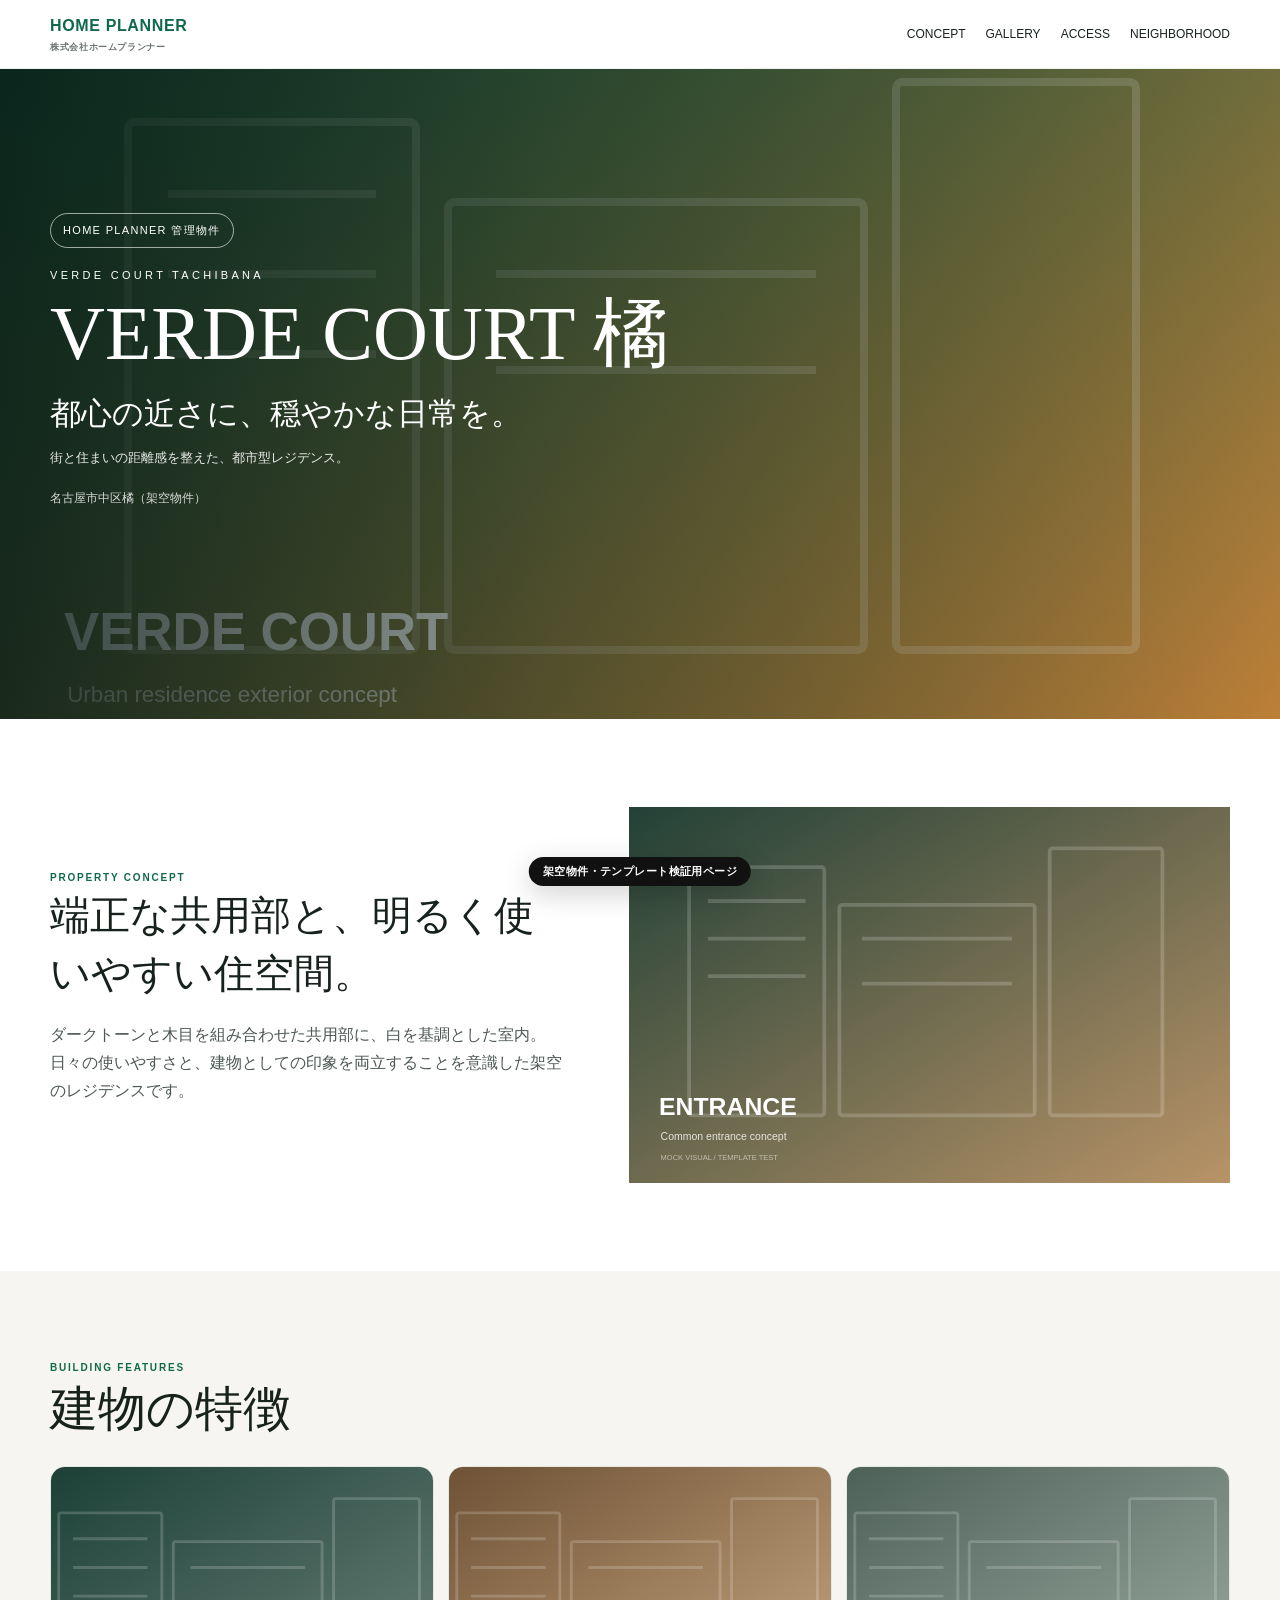
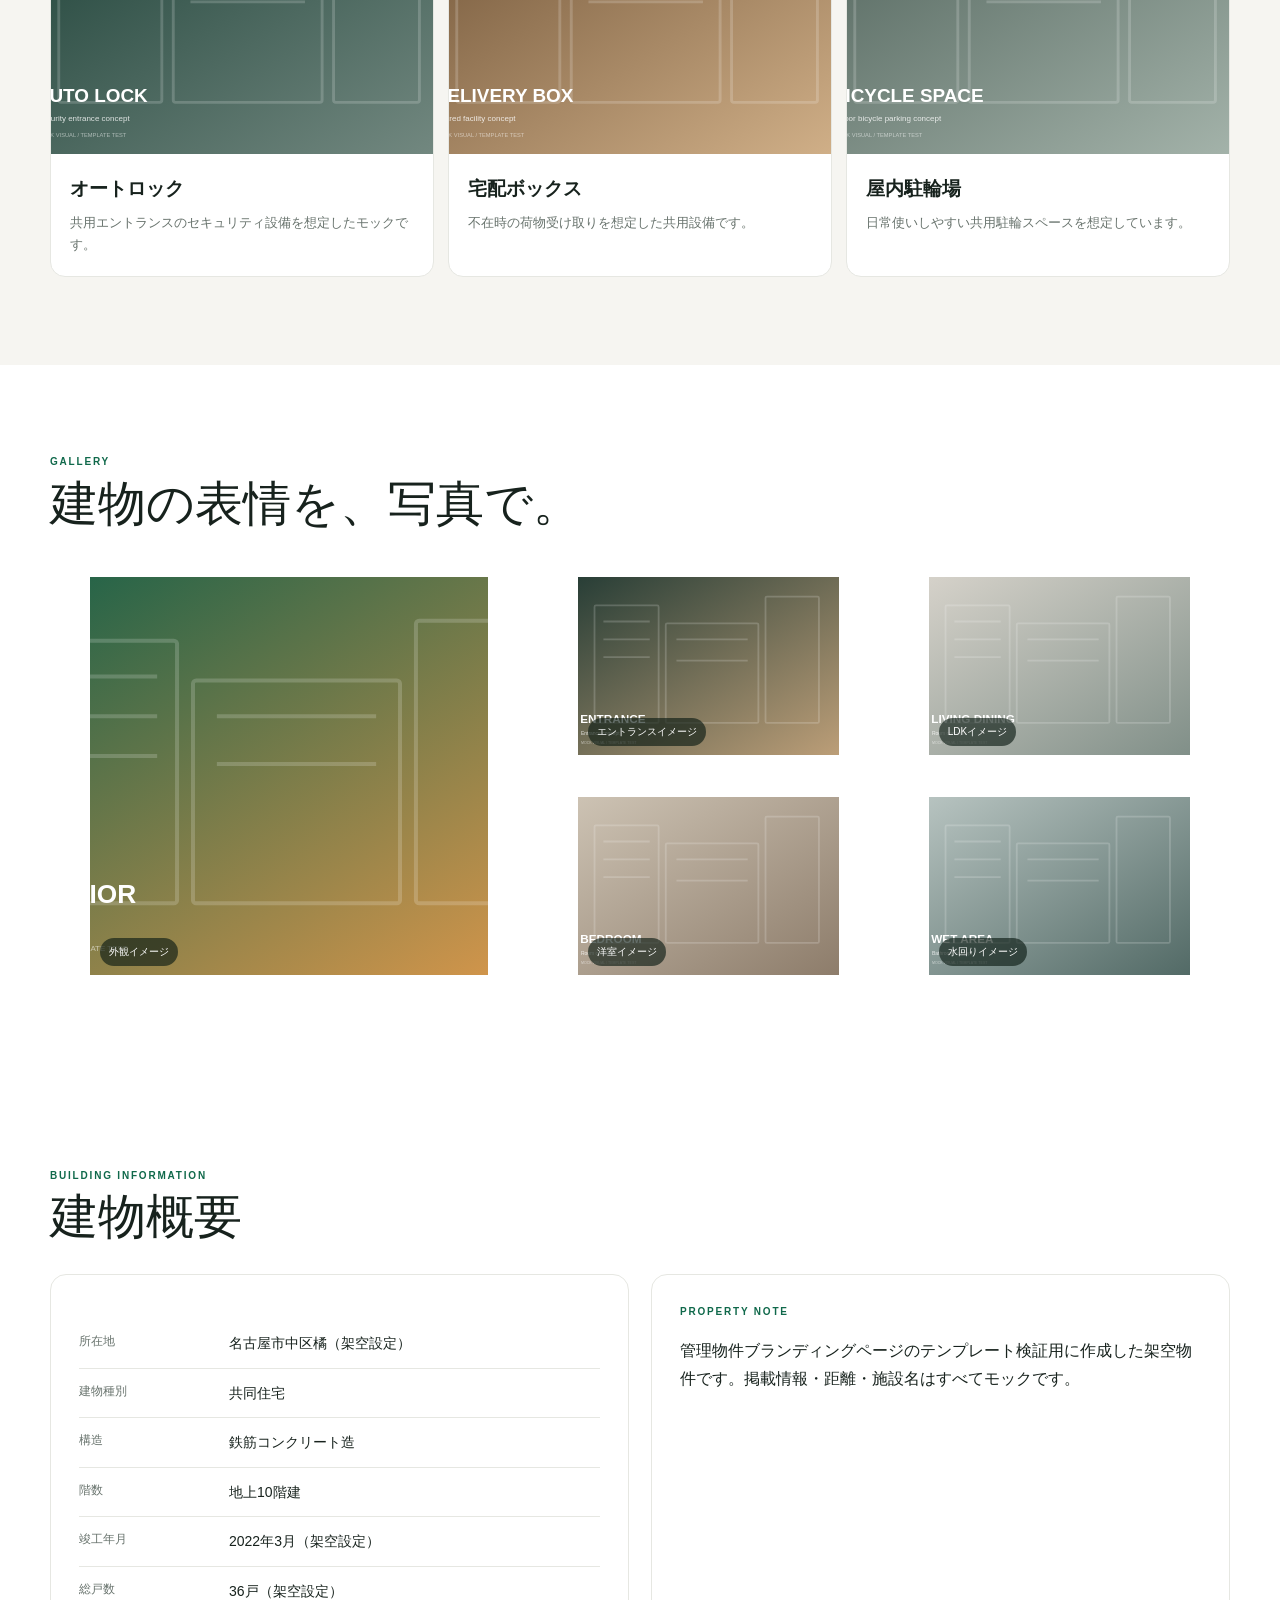
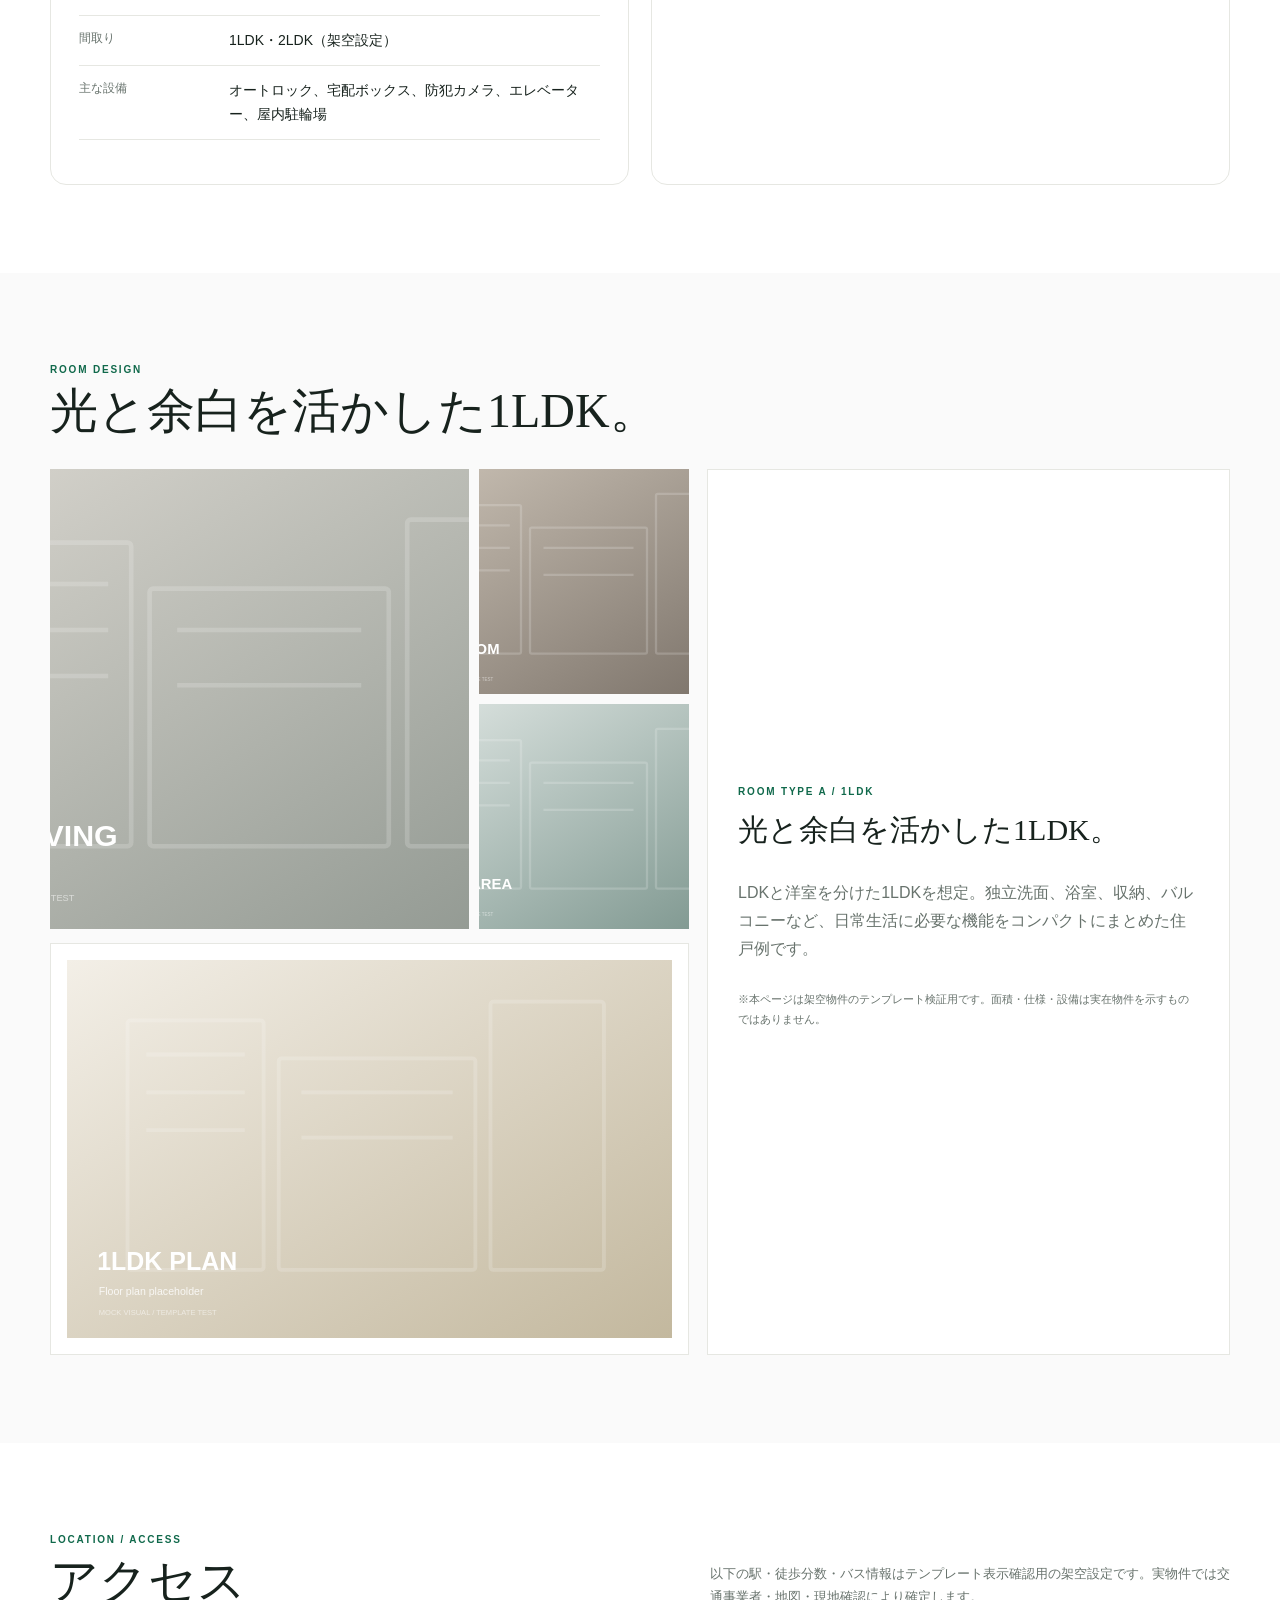
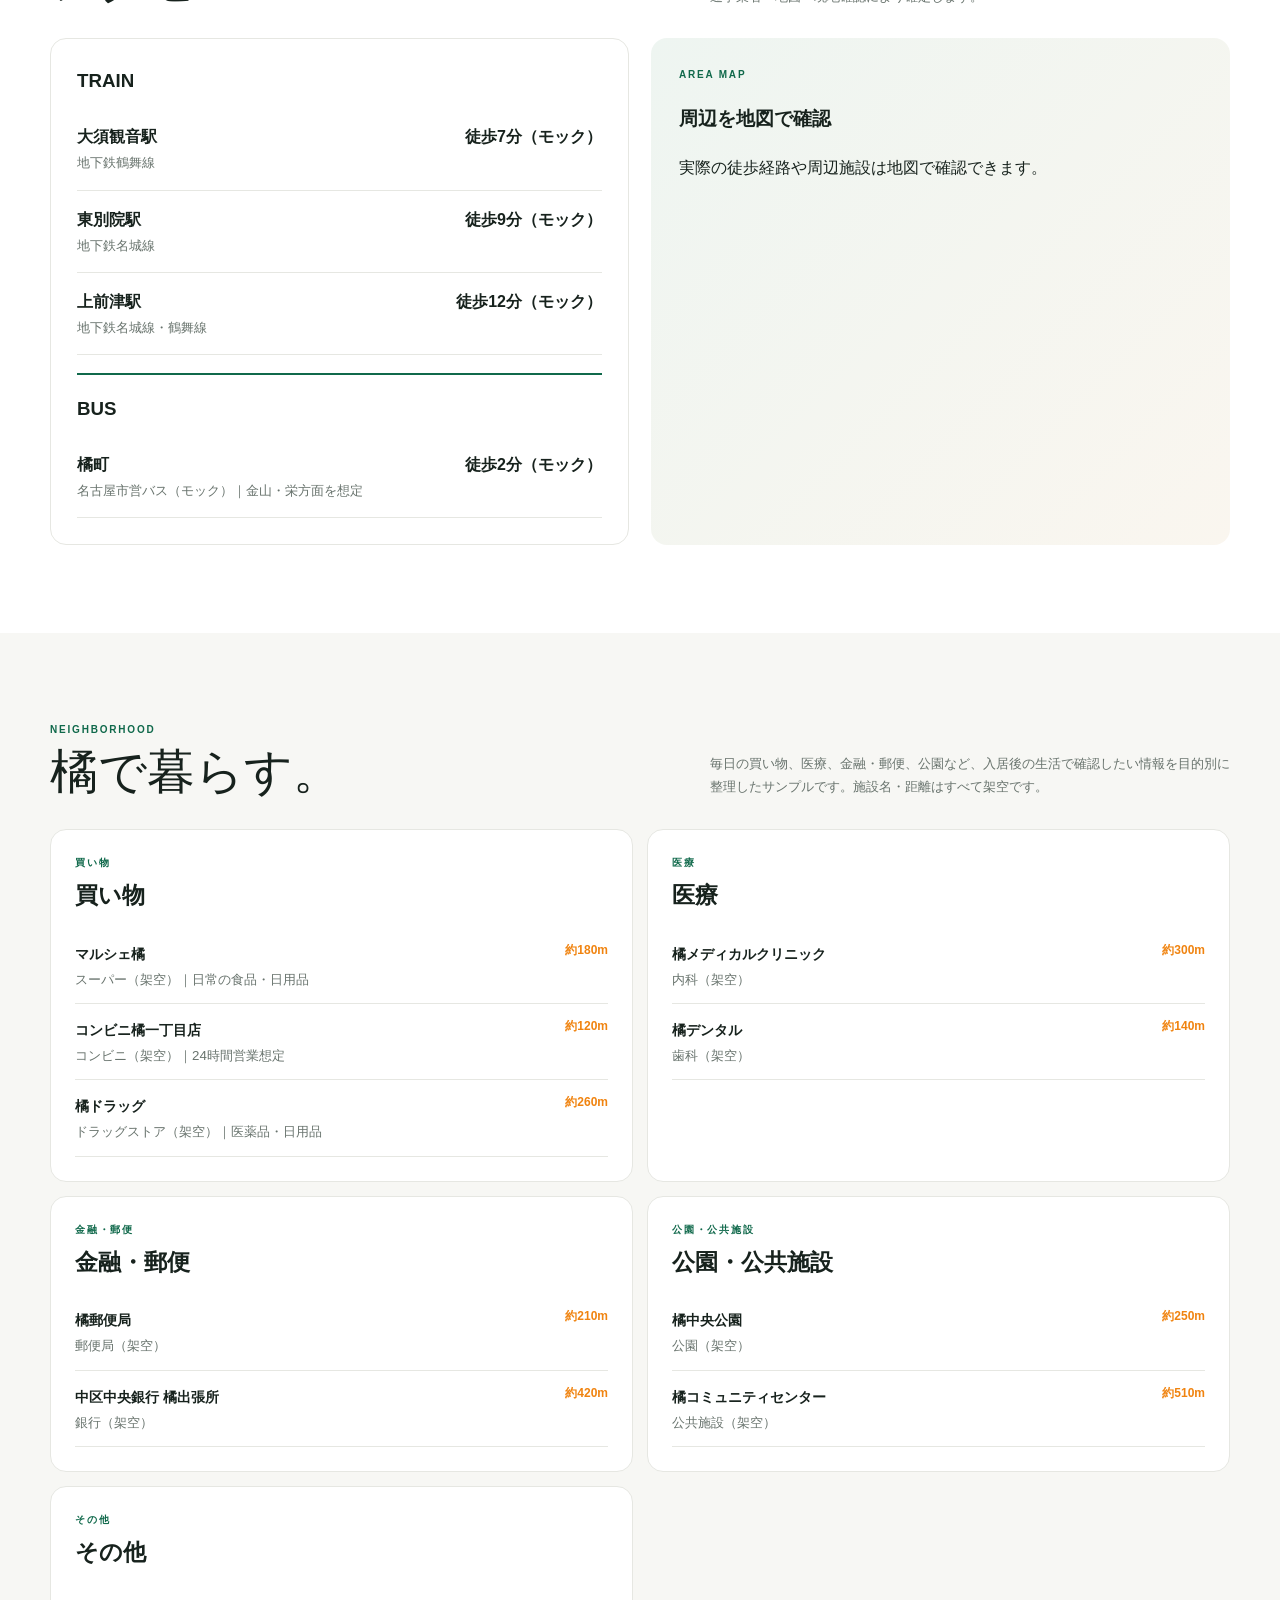
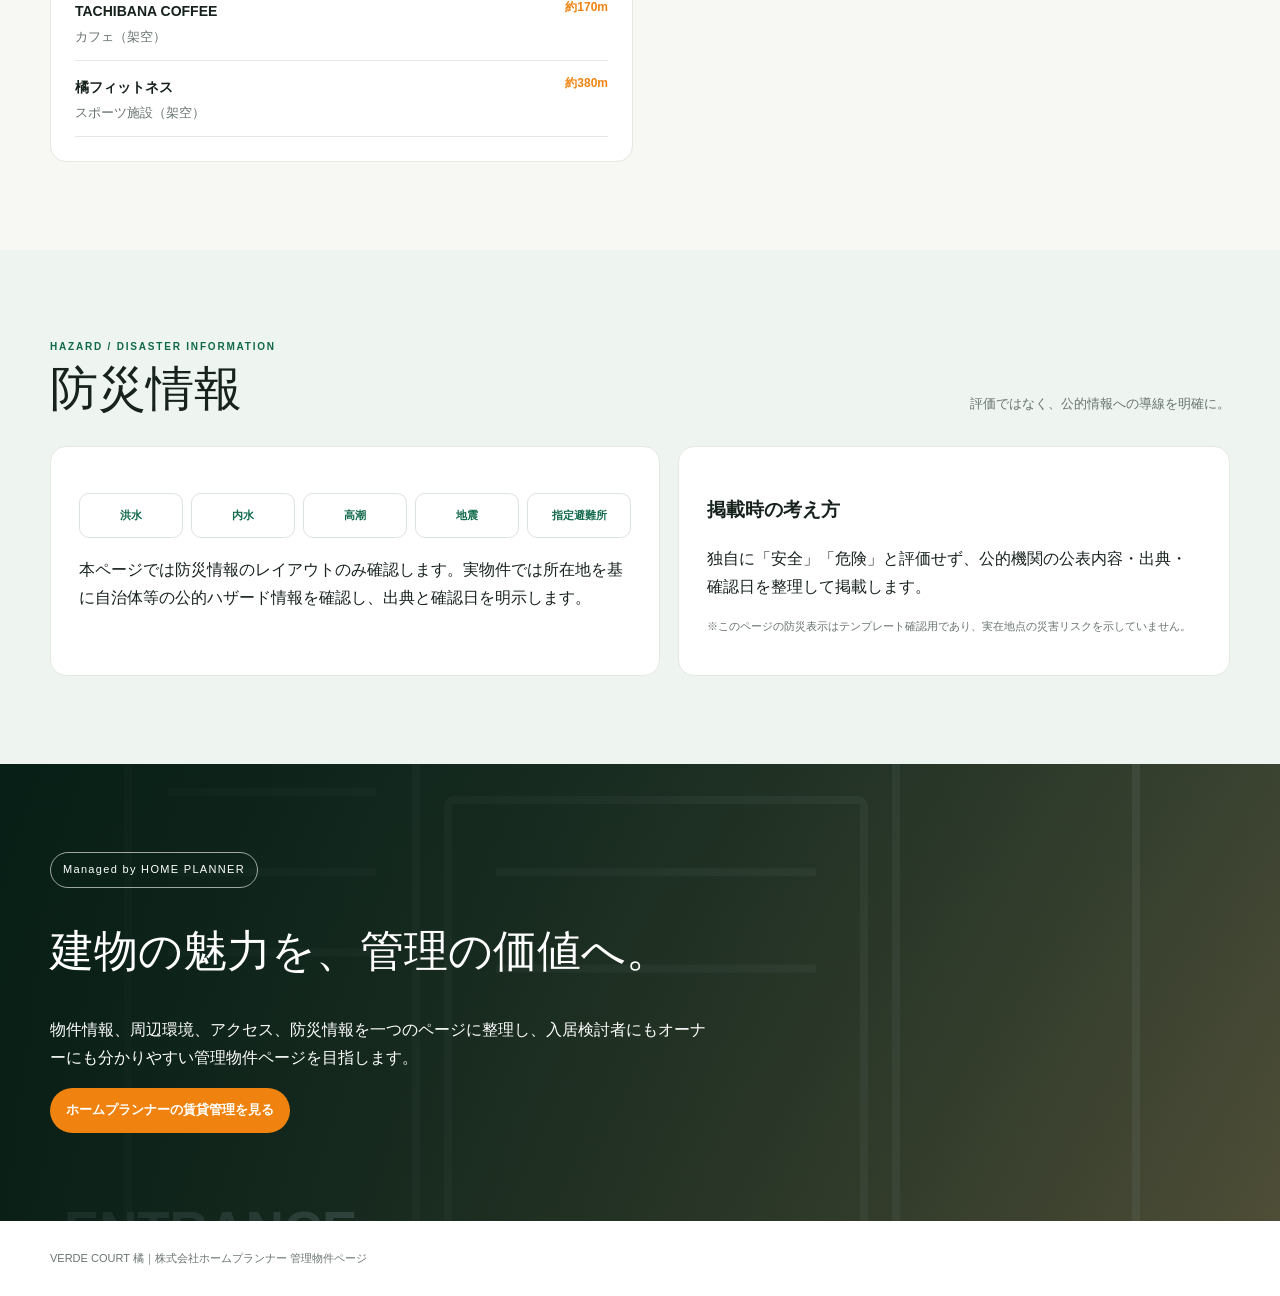
==== mock-verde-court.html @ ef8507b3 "Add mock dedicated property page" ====
<!doctype html>
<html lang="ja">
<head>
<meta charset="utf-8">
<meta name="viewport" content="width=device-width,initial-scale=1">
<meta name="description" content="管理物件ブランディングページのテンプレート検証用に作成した架空物件です。掲載情報・距離・施設名はすべてモックです。">
<title>VERDE COURT 橘｜HOME PLANNER 管理物件</title>
<link rel="stylesheet" href="property-template.css">
<style>
.mock-banner{position:fixed;z-index:120;left:50%;bottom:14px;transform:translateX(-50%);background:#111;color:#fff;padding:8px 14px;border-radius:999px;font:700 11px/1.2 -apple-system,BlinkMacSystemFont,"Segoe UI",sans-serif;letter-spacing:.04em;box-shadow:0 8px 28px rgba(0,0,0,.18)}
@media(max-width:700px){.mock-banner{bottom:8px;width:calc(100% - 24px);text-align:center}}
</style>
</head>
<body>
<div class="mock-banner">架空物件・テンプレート検証用ページ</div>
<div id="propertyApp"></div>
<script>window.PROPERTY_DATA={"propertyName":"VERDE COURT 橘","propertyNameEn":"VERDE COURT TACHIBANA","slug":"verde-court-tachibana-mock","areaLabel":"名古屋市中区橘（架空物件）","metaDescription":"管理物件ブランディングページのテンプレート検証用に作成した架空物件です。掲載情報・距離・施設名はすべてモックです。","heroCatch":"都心の近さに、穏やかな日常を。","heroSub":"街と住まいの距離感を整えた、都市型レジデンス。","heroImage":"data:image/svg+xml;charset=UTF-8,%3Csvg%20xmlns%3D%22http%3A%2F%2Fwww.w3.org%2F2000%2Fsvg%22%20width%3D%221600%22%20height%3D%221000%22%20viewBox%3D%220%200%201600%201000%22%3E%0A%20%20%3Cdefs%3E%3ClinearGradient%20id%3D%22g%22%20x1%3D%220%22%20y1%3D%220%22%20x2%3D%221%22%20y2%3D%221%22%3E%3Cstop%20stop-color%3D%22%230d5b45%22%2F%3E%3Cstop%20offset%3D%221%22%20stop-color%3D%22%23d68a3a%22%2F%3E%3C%2FlinearGradient%3E%3C%2Fdefs%3E%0A%20%20%3Crect%20width%3D%221600%22%20height%3D%221000%22%20fill%3D%22url(%23g)%22%2F%3E%0A%20%20%3Cg%20opacity%3D%22.18%22%20fill%3D%22none%22%20stroke%3D%22%23fff%22%20stroke-width%3D%2210%22%3E%0A%20%20%20%20%3Crect%20x%3D%22160%22%20y%3D%22160%22%20width%3D%22360%22%20height%3D%22660%22%20rx%3D%228%22%2F%3E%3Crect%20x%3D%22560%22%20y%3D%22260%22%20width%3D%22520%22%20height%3D%22560%22%20rx%3D%228%22%2F%3E%3Crect%20x%3D%221120%22%20y%3D%22110%22%20width%3D%22300%22%20height%3D%22710%22%20rx%3D%228%22%2F%3E%0A%20%20%20%20%3Cline%20x1%3D%22210%22%20y1%3D%22250%22%20x2%3D%22470%22%20y2%3D%22250%22%2F%3E%3Cline%20x1%3D%22210%22%20y1%3D%22350%22%20x2%3D%22470%22%20y2%3D%22350%22%2F%3E%3Cline%20x1%3D%22210%22%20y1%3D%22450%22%20x2%3D%22470%22%20y2%3D%22450%22%2F%3E%0A%20%20%20%20%3Cline%20x1%3D%22620%22%20y1%3D%22350%22%20x2%3D%221020%22%20y2%3D%22350%22%2F%3E%3Cline%20x1%3D%22620%22%20y1%3D%22470%22%20x2%3D%221020%22%20y2%3D%22470%22%2F%3E%0A%20%20%3C%2Fg%3E%0A%20%20%3Ctext%20x%3D%2280%22%20y%3D%22820%22%20fill%3D%22%23fff%22%20font-size%3D%2266%22%20font-family%3D%22Arial%2C%20sans-serif%22%20font-weight%3D%22700%22%3EVERDE%20COURT%3C%2Ftext%3E%0A%20%20%3Ctext%20x%3D%2284%22%20y%3D%22885%22%20fill%3D%22%23fff%22%20opacity%3D%22.82%22%20font-size%3D%2228%22%20font-family%3D%22Arial%2C%20sans-serif%22%3EUrban%20residence%20exterior%20concept%3C%2Ftext%3E%0A%20%20%3Ctext%20x%3D%2284%22%20y%3D%22940%22%20fill%3D%22%23fff%22%20opacity%3D%22.55%22%20font-size%3D%2220%22%20font-family%3D%22Arial%2C%20sans-serif%22%3EMOCK%20VISUAL%20%2F%20TEMPLATE%20TEST%3C%2Ftext%3E%0A%3C%2Fsvg%3E","conceptHeading":"端正な共用部と、明るく使いやすい住空間。","conceptBody":"ダークトーンと木目を組み合わせた共用部に、白を基調とした室内。日々の使いやすさと、建物としての印象を両立することを意識した架空のレジデンスです。","conceptImage":"data:image/svg+xml;charset=UTF-8,%3Csvg%20xmlns%3D%22http%3A%2F%2Fwww.w3.org%2F2000%2Fsvg%22%20width%3D%221600%22%20height%3D%221000%22%20viewBox%3D%220%200%201600%201000%22%3E%0A%20%20%3Cdefs%3E%3ClinearGradient%20id%3D%22g%22%20x1%3D%220%22%20y1%3D%220%22%20x2%3D%221%22%20y2%3D%221%22%3E%3Cstop%20stop-color%3D%22%23224137%22%2F%3E%3Cstop%20offset%3D%221%22%20stop-color%3D%22%23b89367%22%2F%3E%3C%2FlinearGradient%3E%3C%2Fdefs%3E%0A%20%20%3Crect%20width%3D%221600%22%20height%3D%221000%22%20fill%3D%22url(%23g)%22%2F%3E%0A%20%20%3Cg%20opacity%3D%22.18%22%20fill%3D%22none%22%20stroke%3D%22%23fff%22%20stroke-width%3D%2210%22%3E%0A%20%20%20%20%3Crect%20x%3D%22160%22%20y%3D%22160%22%20width%3D%22360%22%20height%3D%22660%22%20rx%3D%228%22%2F%3E%3Crect%20x%3D%22560%22%20y%3D%22260%22%20width%3D%22520%22%20height%3D%22560%22%20rx%3D%228%22%2F%3E%3Crect%20x%3D%221120%22%20y%3D%22110%22%20width%3D%22300%22%20height%3D%22710%22%20rx%3D%228%22%2F%3E%0A%20%20%20%20%3Cline%20x1%3D%22210%22%20y1%3D%22250%22%20x2%3D%22470%22%20y2%3D%22250%22%2F%3E%3Cline%20x1%3D%22210%22%20y1%3D%22350%22%20x2%3D%22470%22%20y2%3D%22350%22%2F%3E%3Cline%20x1%3D%22210%22%20y1%3D%22450%22%20x2%3D%22470%22%20y2%3D%22450%22%2F%3E%0A%20%20%20%20%3Cline%20x1%3D%22620%22%20y1%3D%22350%22%20x2%3D%221020%22%20y2%3D%22350%22%2F%3E%3Cline%20x1%3D%22620%22%20y1%3D%22470%22%20x2%3D%221020%22%20y2%3D%22470%22%2F%3E%0A%20%20%3C%2Fg%3E%0A%20%20%3Ctext%20x%3D%2280%22%20y%3D%22820%22%20fill%3D%22%23fff%22%20font-size%3D%2266%22%20font-family%3D%22Arial%2C%20sans-serif%22%20font-weight%3D%22700%22%3EENTRANCE%3C%2Ftext%3E%0A%20%20%3Ctext%20x%3D%2284%22%20y%3D%22885%22%20fill%3D%22%23fff%22%20opacity%3D%22.82%22%20font-size%3D%2228%22%20font-family%3D%22Arial%2C%20sans-serif%22%3ECommon%20entrance%20concept%3C%2Ftext%3E%0A%20%20%3Ctext%20x%3D%2284%22%20y%3D%22940%22%20fill%3D%22%23fff%22%20opacity%3D%22.55%22%20font-size%3D%2220%22%20font-family%3D%22Arial%2C%20sans-serif%22%3EMOCK%20VISUAL%20%2F%20TEMPLATE%20TEST%3C%2Ftext%3E%0A%3C%2Fsvg%3E","building":[["所在地","名古屋市中区橘（架空設定）"],["建物種別","共同住宅"],["構造","鉄筋コンクリート造"],["階数","地上10階建"],["竣工年月","2022年3月（架空設定）"],["総戸数","36戸（架空設定）"],["間取り","1LDK・2LDK（架空設定）"],["主な設備","オートロック、宅配ボックス、防犯カメラ、エレベーター、屋内駐輪場"]],"features":[{"title":"オートロック","body":"共用エントランスのセキュリティ設備を想定したモックです。","image":"data:image/svg+xml;charset=UTF-8,%3Csvg%20xmlns%3D%22http%3A%2F%2Fwww.w3.org%2F2000%2Fsvg%22%20width%3D%221600%22%20height%3D%221000%22%20viewBox%3D%220%200%201600%201000%22%3E%0A%20%20%3Cdefs%3E%3ClinearGradient%20id%3D%22g%22%20x1%3D%220%22%20y1%3D%220%22%20x2%3D%221%22%20y2%3D%221%22%3E%3Cstop%20stop-color%3D%22%23183d33%22%2F%3E%3Cstop%20offset%3D%221%22%20stop-color%3D%22%23768b83%22%2F%3E%3C%2FlinearGradient%3E%3C%2Fdefs%3E%0A%20%20%3Crect%20width%3D%221600%22%20height%3D%221000%22%20fill%3D%22url(%23g)%22%2F%3E%0A%20%20%3Cg%20opacity%3D%22.18%22%20fill%3D%22none%22%20stroke%3D%22%23fff%22%20stroke-width%3D%2210%22%3E%0A%20%20%20%20%3Crect%20x%3D%22160%22%20y%3D%22160%22%20width%3D%22360%22%20height%3D%22660%22%20rx%3D%228%22%2F%3E%3Crect%20x%3D%22560%22%20y%3D%22260%22%20width%3D%22520%22%20height%3D%22560%22%20rx%3D%228%22%2F%3E%3Crect%20x%3D%221120%22%20y%3D%22110%22%20width%3D%22300%22%20height%3D%22710%22%20rx%3D%228%22%2F%3E%0A%20%20%20%20%3Cline%20x1%3D%22210%22%20y1%3D%22250%22%20x2%3D%22470%22%20y2%3D%22250%22%2F%3E%3Cline%20x1%3D%22210%22%20y1%3D%22350%22%20x2%3D%22470%22%20y2%3D%22350%22%2F%3E%3Cline%20x1%3D%22210%22%20y1%3D%22450%22%20x2%3D%22470%22%20y2%3D%22450%22%2F%3E%0A%20%20%20%20%3Cline%20x1%3D%22620%22%20y1%3D%22350%22%20x2%3D%221020%22%20y2%3D%22350%22%2F%3E%3Cline%20x1%3D%22620%22%20y1%3D%22470%22%20x2%3D%221020%22%20y2%3D%22470%22%2F%3E%0A%20%20%3C%2Fg%3E%0A%20%20%3Ctext%20x%3D%2280%22%20y%3D%22820%22%20fill%3D%22%23fff%22%20font-size%3D%2266%22%20font-family%3D%22Arial%2C%20sans-serif%22%20font-weight%3D%22700%22%3EAUTO%20LOCK%3C%2Ftext%3E%0A%20%20%3Ctext%20x%3D%2284%22%20y%3D%22885%22%20fill%3D%22%23fff%22%20opacity%3D%22.82%22%20font-size%3D%2228%22%20font-family%3D%22Arial%2C%20sans-serif%22%3ESecurity%20entrance%20concept%3C%2Ftext%3E%0A%20%20%3Ctext%20x%3D%2284%22%20y%3D%22940%22%20fill%3D%22%23fff%22%20opacity%3D%22.55%22%20font-size%3D%2220%22%20font-family%3D%22Arial%2C%20sans-serif%22%3EMOCK%20VISUAL%20%2F%20TEMPLATE%20TEST%3C%2Ftext%3E%0A%3C%2Fsvg%3E"},{"title":"宅配ボックス","body":"不在時の荷物受け取りを想定した共用設備です。","image":"data:image/svg+xml;charset=UTF-8,%3Csvg%20xmlns%3D%22http%3A%2F%2Fwww.w3.org%2F2000%2Fsvg%22%20width%3D%221600%22%20height%3D%221000%22%20viewBox%3D%220%200%201600%201000%22%3E%0A%20%20%3Cdefs%3E%3ClinearGradient%20id%3D%22g%22%20x1%3D%220%22%20y1%3D%220%22%20x2%3D%221%22%20y2%3D%221%22%3E%3Cstop%20stop-color%3D%22%236a4e32%22%2F%3E%3Cstop%20offset%3D%221%22%20stop-color%3D%22%23d4b38b%22%2F%3E%3C%2FlinearGradient%3E%3C%2Fdefs%3E%0A%20%20%3Crect%20width%3D%221600%22%20height%3D%221000%22%20fill%3D%22url(%23g)%22%2F%3E%0A%20%20%3Cg%20opacity%3D%22.18%22%20fill%3D%22none%22%20stroke%3D%22%23fff%22%20stroke-width%3D%2210%22%3E%0A%20%20%20%20%3Crect%20x%3D%22160%22%20y%3D%22160%22%20width%3D%22360%22%20height%3D%22660%22%20rx%3D%228%22%2F%3E%3Crect%20x%3D%22560%22%20y%3D%22260%22%20width%3D%22520%22%20height%3D%22560%22%20rx%3D%228%22%2F%3E%3Crect%20x%3D%221120%22%20y%3D%22110%22%20width%3D%22300%22%20height%3D%22710%22%20rx%3D%228%22%2F%3E%0A%20%20%20%20%3Cline%20x1%3D%22210%22%20y1%3D%22250%22%20x2%3D%22470%22%20y2%3D%22250%22%2F%3E%3Cline%20x1%3D%22210%22%20y1%3D%22350%22%20x2%3D%22470%22%20y2%3D%22350%22%2F%3E%3Cline%20x1%3D%22210%22%20y1%3D%22450%22%20x2%3D%22470%22%20y2%3D%22450%22%2F%3E%0A%20%20%20%20%3Cline%20x1%3D%22620%22%20y1%3D%22350%22%20x2%3D%221020%22%20y2%3D%22350%22%2F%3E%3Cline%20x1%3D%22620%22%20y1%3D%22470%22%20x2%3D%221020%22%20y2%3D%22470%22%2F%3E%0A%20%20%3C%2Fg%3E%0A%20%20%3Ctext%20x%3D%2280%22%20y%3D%22820%22%20fill%3D%22%23fff%22%20font-size%3D%2266%22%20font-family%3D%22Arial%2C%20sans-serif%22%20font-weight%3D%22700%22%3EDELIVERY%20BOX%3C%2Ftext%3E%0A%20%20%3Ctext%20x%3D%2284%22%20y%3D%22885%22%20fill%3D%22%23fff%22%20opacity%3D%22.82%22%20font-size%3D%2228%22%20font-family%3D%22Arial%2C%20sans-serif%22%3EShared%20facility%20concept%3C%2Ftext%3E%0A%20%20%3Ctext%20x%3D%2284%22%20y%3D%22940%22%20fill%3D%22%23fff%22%20opacity%3D%22.55%22%20font-size%3D%2220%22%20font-family%3D%22Arial%2C%20sans-serif%22%3EMOCK%20VISUAL%20%2F%20TEMPLATE%20TEST%3C%2Ftext%3E%0A%3C%2Fsvg%3E"},{"title":"屋内駐輪場","body":"日常使いしやすい共用駐輪スペースを想定しています。","image":"data:image/svg+xml;charset=UTF-8,%3Csvg%20xmlns%3D%22http%3A%2F%2Fwww.w3.org%2F2000%2Fsvg%22%20width%3D%221600%22%20height%3D%221000%22%20viewBox%3D%220%200%201600%201000%22%3E%0A%20%20%3Cdefs%3E%3ClinearGradient%20id%3D%22g%22%20x1%3D%220%22%20y1%3D%220%22%20x2%3D%221%22%20y2%3D%221%22%3E%3Cstop%20stop-color%3D%22%234a5d55%22%2F%3E%3Cstop%20offset%3D%221%22%20stop-color%3D%22%23a7b6ad%22%2F%3E%3C%2FlinearGradient%3E%3C%2Fdefs%3E%0A%20%20%3Crect%20width%3D%221600%22%20height%3D%221000%22%20fill%3D%22url(%23g)%22%2F%3E%0A%20%20%3Cg%20opacity%3D%22.18%22%20fill%3D%22none%22%20stroke%3D%22%23fff%22%20stroke-width%3D%2210%22%3E%0A%20%20%20%20%3Crect%20x%3D%22160%22%20y%3D%22160%22%20width%3D%22360%22%20height%3D%22660%22%20rx%3D%228%22%2F%3E%3Crect%20x%3D%22560%22%20y%3D%22260%22%20width%3D%22520%22%20height%3D%22560%22%20rx%3D%228%22%2F%3E%3Crect%20x%3D%221120%22%20y%3D%22110%22%20width%3D%22300%22%20height%3D%22710%22%20rx%3D%228%22%2F%3E%0A%20%20%20%20%3Cline%20x1%3D%22210%22%20y1%3D%22250%22%20x2%3D%22470%22%20y2%3D%22250%22%2F%3E%3Cline%20x1%3D%22210%22%20y1%3D%22350%22%20x2%3D%22470%22%20y2%3D%22350%22%2F%3E%3Cline%20x1%3D%22210%22%20y1%3D%22450%22%20x2%3D%22470%22%20y2%3D%22450%22%2F%3E%0A%20%20%20%20%3Cline%20x1%3D%22620%22%20y1%3D%22350%22%20x2%3D%221020%22%20y2%3D%22350%22%2F%3E%3Cline%20x1%3D%22620%22%20y1%3D%22470%22%20x2%3D%221020%22%20y2%3D%22470%22%2F%3E%0A%20%20%3C%2Fg%3E%0A%20%20%3Ctext%20x%3D%2280%22%20y%3D%22820%22%20fill%3D%22%23fff%22%20font-size%3D%2266%22%20font-family%3D%22Arial%2C%20sans-serif%22%20font-weight%3D%22700%22%3EBICYCLE%20SPACE%3C%2Ftext%3E%0A%20%20%3Ctext%20x%3D%2284%22%20y%3D%22885%22%20fill%3D%22%23fff%22%20opacity%3D%22.82%22%20font-size%3D%2228%22%20font-family%3D%22Arial%2C%20sans-serif%22%3EIndoor%20bicycle%20parking%20concept%3C%2Ftext%3E%0A%20%20%3Ctext%20x%3D%2284%22%20y%3D%22940%22%20fill%3D%22%23fff%22%20opacity%3D%22.55%22%20font-size%3D%2220%22%20font-family%3D%22Arial%2C%20sans-serif%22%3EMOCK%20VISUAL%20%2F%20TEMPLATE%20TEST%3C%2Ftext%3E%0A%3C%2Fsvg%3E"}],"gallery":[{"caption":"外観イメージ","image":"data:image/svg+xml;charset=UTF-8,%3Csvg%20xmlns%3D%22http%3A%2F%2Fwww.w3.org%2F2000%2Fsvg%22%20width%3D%221600%22%20height%3D%221000%22%20viewBox%3D%220%200%201600%201000%22%3E%0A%20%20%3Cdefs%3E%3ClinearGradient%20id%3D%22g%22%20x1%3D%220%22%20y1%3D%220%22%20x2%3D%221%22%20y2%3D%221%22%3E%3Cstop%20stop-color%3D%22%23145f48%22%2F%3E%3Cstop%20offset%3D%221%22%20stop-color%3D%22%23e39a4b%22%2F%3E%3C%2FlinearGradient%3E%3C%2Fdefs%3E%0A%20%20%3Crect%20width%3D%221600%22%20height%3D%221000%22%20fill%3D%22url(%23g)%22%2F%3E%0A%20%20%3Cg%20opacity%3D%22.18%22%20fill%3D%22none%22%20stroke%3D%22%23fff%22%20stroke-width%3D%2210%22%3E%0A%20%20%20%20%3Crect%20x%3D%22160%22%20y%3D%22160%22%20width%3D%22360%22%20height%3D%22660%22%20rx%3D%228%22%2F%3E%3Crect%20x%3D%22560%22%20y%3D%22260%22%20width%3D%22520%22%20height%3D%22560%22%20rx%3D%228%22%2F%3E%3Crect%20x%3D%221120%22%20y%3D%22110%22%20width%3D%22300%22%20height%3D%22710%22%20rx%3D%228%22%2F%3E%0A%20%20%20%20%3Cline%20x1%3D%22210%22%20y1%3D%22250%22%20x2%3D%22470%22%20y2%3D%22250%22%2F%3E%3Cline%20x1%3D%22210%22%20y1%3D%22350%22%20x2%3D%22470%22%20y2%3D%22350%22%2F%3E%3Cline%20x1%3D%22210%22%20y1%3D%22450%22%20x2%3D%22470%22%20y2%3D%22450%22%2F%3E%0A%20%20%20%20%3Cline%20x1%3D%22620%22%20y1%3D%22350%22%20x2%3D%221020%22%20y2%3D%22350%22%2F%3E%3Cline%20x1%3D%22620%22%20y1%3D%22470%22%20x2%3D%221020%22%20y2%3D%22470%22%2F%3E%0A%20%20%3C%2Fg%3E%0A%20%20%3Ctext%20x%3D%2280%22%20y%3D%22820%22%20fill%3D%22%23fff%22%20font-size%3D%2266%22%20font-family%3D%22Arial%2C%20sans-serif%22%20font-weight%3D%22700%22%3EEXTERIOR%3C%2Ftext%3E%0A%20%20%3Ctext%20x%3D%2284%22%20y%3D%22885%22%20fill%3D%22%23fff%22%20opacity%3D%22.82%22%20font-size%3D%2228%22%20font-family%3D%22Arial%2C%20sans-serif%22%3EFacade%20concept%3C%2Ftext%3E%0A%20%20%3Ctext%20x%3D%2284%22%20y%3D%22940%22%20fill%3D%22%23fff%22%20opacity%3D%22.55%22%20font-size%3D%2220%22%20font-family%3D%22Arial%2C%20sans-serif%22%3EMOCK%20VISUAL%20%2F%20TEMPLATE%20TEST%3C%2Ftext%3E%0A%3C%2Fsvg%3E"},{"caption":"エントランスイメージ","image":"data:image/svg+xml;charset=UTF-8,%3Csvg%20xmlns%3D%22http%3A%2F%2Fwww.w3.org%2F2000%2Fsvg%22%20width%3D%221600%22%20height%3D%221000%22%20viewBox%3D%220%200%201600%201000%22%3E%0A%20%20%3Cdefs%3E%3ClinearGradient%20id%3D%22g%22%20x1%3D%220%22%20y1%3D%220%22%20x2%3D%221%22%20y2%3D%221%22%3E%3Cstop%20stop-color%3D%22%23253c35%22%2F%3E%3Cstop%20offset%3D%221%22%20stop-color%3D%22%23bfa079%22%2F%3E%3C%2FlinearGradient%3E%3C%2Fdefs%3E%0A%20%20%3Crect%20width%3D%221600%22%20height%3D%221000%22%20fill%3D%22url(%23g)%22%2F%3E%0A%20%20%3Cg%20opacity%3D%22.18%22%20fill%3D%22none%22%20stroke%3D%22%23fff%22%20stroke-width%3D%2210%22%3E%0A%20%20%20%20%3Crect%20x%3D%22160%22%20y%3D%22160%22%20width%3D%22360%22%20height%3D%22660%22%20rx%3D%228%22%2F%3E%3Crect%20x%3D%22560%22%20y%3D%22260%22%20width%3D%22520%22%20height%3D%22560%22%20rx%3D%228%22%2F%3E%3Crect%20x%3D%221120%22%20y%3D%22110%22%20width%3D%22300%22%20height%3D%22710%22%20rx%3D%228%22%2F%3E%0A%20%20%20%20%3Cline%20x1%3D%22210%22%20y1%3D%22250%22%20x2%3D%22470%22%20y2%3D%22250%22%2F%3E%3Cline%20x1%3D%22210%22%20y1%3D%22350%22%20x2%3D%22470%22%20y2%3D%22350%22%2F%3E%3Cline%20x1%3D%22210%22%20y1%3D%22450%22%20x2%3D%22470%22%20y2%3D%22450%22%2F%3E%0A%20%20%20%20%3Cline%20x1%3D%22620%22%20y1%3D%22350%22%20x2%3D%221020%22%20y2%3D%22350%22%2F%3E%3Cline%20x1%3D%22620%22%20y1%3D%22470%22%20x2%3D%221020%22%20y2%3D%22470%22%2F%3E%0A%20%20%3C%2Fg%3E%0A%20%20%3Ctext%20x%3D%2280%22%20y%3D%22820%22%20fill%3D%22%23fff%22%20font-size%3D%2266%22%20font-family%3D%22Arial%2C%20sans-serif%22%20font-weight%3D%22700%22%3EENTRANCE%3C%2Ftext%3E%0A%20%20%3Ctext%20x%3D%2284%22%20y%3D%22885%22%20fill%3D%22%23fff%22%20opacity%3D%22.82%22%20font-size%3D%2228%22%20font-family%3D%22Arial%2C%20sans-serif%22%3EEntrance%20concept%3C%2Ftext%3E%0A%20%20%3Ctext%20x%3D%2284%22%20y%3D%22940%22%20fill%3D%22%23fff%22%20opacity%3D%22.55%22%20font-size%3D%2220%22%20font-family%3D%22Arial%2C%20sans-serif%22%3EMOCK%20VISUAL%20%2F%20TEMPLATE%20TEST%3C%2Ftext%3E%0A%3C%2Fsvg%3E"},{"caption":"LDKイメージ","image":"data:image/svg+xml;charset=UTF-8,%3Csvg%20xmlns%3D%22http%3A%2F%2Fwww.w3.org%2F2000%2Fsvg%22%20width%3D%221600%22%20height%3D%221000%22%20viewBox%3D%220%200%201600%201000%22%3E%0A%20%20%3Cdefs%3E%3ClinearGradient%20id%3D%22g%22%20x1%3D%220%22%20y1%3D%220%22%20x2%3D%221%22%20y2%3D%221%22%3E%3Cstop%20stop-color%3D%22%23d7d3cb%22%2F%3E%3Cstop%20offset%3D%221%22%20stop-color%3D%22%237f8e87%22%2F%3E%3C%2FlinearGradient%3E%3C%2Fdefs%3E%0A%20%20%3Crect%20width%3D%221600%22%20height%3D%221000%22%20fill%3D%22url(%23g)%22%2F%3E%0A%20%20%3Cg%20opacity%3D%22.18%22%20fill%3D%22none%22%20stroke%3D%22%23fff%22%20stroke-width%3D%2210%22%3E%0A%20%20%20%20%3Crect%20x%3D%22160%22%20y%3D%22160%22%20width%3D%22360%22%20height%3D%22660%22%20rx%3D%228%22%2F%3E%3Crect%20x%3D%22560%22%20y%3D%22260%22%20width%3D%22520%22%20height%3D%22560%22%20rx%3D%228%22%2F%3E%3Crect%20x%3D%221120%22%20y%3D%22110%22%20width%3D%22300%22%20height%3D%22710%22%20rx%3D%228%22%2F%3E%0A%20%20%20%20%3Cline%20x1%3D%22210%22%20y1%3D%22250%22%20x2%3D%22470%22%20y2%3D%22250%22%2F%3E%3Cline%20x1%3D%22210%22%20y1%3D%22350%22%20x2%3D%22470%22%20y2%3D%22350%22%2F%3E%3Cline%20x1%3D%22210%22%20y1%3D%22450%22%20x2%3D%22470%22%20y2%3D%22450%22%2F%3E%0A%20%20%20%20%3Cline%20x1%3D%22620%22%20y1%3D%22350%22%20x2%3D%221020%22%20y2%3D%22350%22%2F%3E%3Cline%20x1%3D%22620%22%20y1%3D%22470%22%20x2%3D%221020%22%20y2%3D%22470%22%2F%3E%0A%20%20%3C%2Fg%3E%0A%20%20%3Ctext%20x%3D%2280%22%20y%3D%22820%22%20fill%3D%22%23fff%22%20font-size%3D%2266%22%20font-family%3D%22Arial%2C%20sans-serif%22%20font-weight%3D%22700%22%3ELIVING%20DINING%3C%2Ftext%3E%0A%20%20%3Ctext%20x%3D%2284%22%20y%3D%22885%22%20fill%3D%22%23fff%22%20opacity%3D%22.82%22%20font-size%3D%2228%22%20font-family%3D%22Arial%2C%20sans-serif%22%3ERoom%20concept%3C%2Ftext%3E%0A%20%20%3Ctext%20x%3D%2284%22%20y%3D%22940%22%20fill%3D%22%23fff%22%20opacity%3D%22.55%22%20font-size%3D%2220%22%20font-family%3D%22Arial%2C%20sans-serif%22%3EMOCK%20VISUAL%20%2F%20TEMPLATE%20TEST%3C%2Ftext%3E%0A%3C%2Fsvg%3E"},{"caption":"洋室イメージ","image":"data:image/svg+xml;charset=UTF-8,%3Csvg%20xmlns%3D%22http%3A%2F%2Fwww.w3.org%2F2000%2Fsvg%22%20width%3D%221600%22%20height%3D%221000%22%20viewBox%3D%220%200%201600%201000%22%3E%0A%20%20%3Cdefs%3E%3ClinearGradient%20id%3D%22g%22%20x1%3D%220%22%20y1%3D%220%22%20x2%3D%221%22%20y2%3D%221%22%3E%3Cstop%20stop-color%3D%22%23cec4b5%22%2F%3E%3Cstop%20offset%3D%221%22%20stop-color%3D%22%238c7b69%22%2F%3E%3C%2FlinearGradient%3E%3C%2Fdefs%3E%0A%20%20%3Crect%20width%3D%221600%22%20height%3D%221000%22%20fill%3D%22url(%23g)%22%2F%3E%0A%20%20%3Cg%20opacity%3D%22.18%22%20fill%3D%22none%22%20stroke%3D%22%23fff%22%20stroke-width%3D%2210%22%3E%0A%20%20%20%20%3Crect%20x%3D%22160%22%20y%3D%22160%22%20width%3D%22360%22%20height%3D%22660%22%20rx%3D%228%22%2F%3E%3Crect%20x%3D%22560%22%20y%3D%22260%22%20width%3D%22520%22%20height%3D%22560%22%20rx%3D%228%22%2F%3E%3Crect%20x%3D%221120%22%20y%3D%22110%22%20width%3D%22300%22%20height%3D%22710%22%20rx%3D%228%22%2F%3E%0A%20%20%20%20%3Cline%20x1%3D%22210%22%20y1%3D%22250%22%20x2%3D%22470%22%20y2%3D%22250%22%2F%3E%3Cline%20x1%3D%22210%22%20y1%3D%22350%22%20x2%3D%22470%22%20y2%3D%22350%22%2F%3E%3Cline%20x1%3D%22210%22%20y1%3D%22450%22%20x2%3D%22470%22%20y2%3D%22450%22%2F%3E%0A%20%20%20%20%3Cline%20x1%3D%22620%22%20y1%3D%22350%22%20x2%3D%221020%22%20y2%3D%22350%22%2F%3E%3Cline%20x1%3D%22620%22%20y1%3D%22470%22%20x2%3D%221020%22%20y2%3D%22470%22%2F%3E%0A%20%20%3C%2Fg%3E%0A%20%20%3Ctext%20x%3D%2280%22%20y%3D%22820%22%20fill%3D%22%23fff%22%20font-size%3D%2266%22%20font-family%3D%22Arial%2C%20sans-serif%22%20font-weight%3D%22700%22%3EBEDROOM%3C%2Ftext%3E%0A%20%20%3Ctext%20x%3D%2284%22%20y%3D%22885%22%20fill%3D%22%23fff%22%20opacity%3D%22.82%22%20font-size%3D%2228%22%20font-family%3D%22Arial%2C%20sans-serif%22%3ERoom%20concept%3C%2Ftext%3E%0A%20%20%3Ctext%20x%3D%2284%22%20y%3D%22940%22%20fill%3D%22%23fff%22%20opacity%3D%22.55%22%20font-size%3D%2220%22%20font-family%3D%22Arial%2C%20sans-serif%22%3EMOCK%20VISUAL%20%2F%20TEMPLATE%20TEST%3C%2Ftext%3E%0A%3C%2Fsvg%3E"},{"caption":"水回りイメージ","image":"data:image/svg+xml;charset=UTF-8,%3Csvg%20xmlns%3D%22http%3A%2F%2Fwww.w3.org%2F2000%2Fsvg%22%20width%3D%221600%22%20height%3D%221000%22%20viewBox%3D%220%200%201600%201000%22%3E%0A%20%20%3Cdefs%3E%3ClinearGradient%20id%3D%22g%22%20x1%3D%220%22%20y1%3D%220%22%20x2%3D%221%22%20y2%3D%221%22%3E%3Cstop%20stop-color%3D%22%23b9c5c2%22%2F%3E%3Cstop%20offset%3D%221%22%20stop-color%3D%22%23506864%22%2F%3E%3C%2FlinearGradient%3E%3C%2Fdefs%3E%0A%20%20%3Crect%20width%3D%221600%22%20height%3D%221000%22%20fill%3D%22url(%23g)%22%2F%3E%0A%20%20%3Cg%20opacity%3D%22.18%22%20fill%3D%22none%22%20stroke%3D%22%23fff%22%20stroke-width%3D%2210%22%3E%0A%20%20%20%20%3Crect%20x%3D%22160%22%20y%3D%22160%22%20width%3D%22360%22%20height%3D%22660%22%20rx%3D%228%22%2F%3E%3Crect%20x%3D%22560%22%20y%3D%22260%22%20width%3D%22520%22%20height%3D%22560%22%20rx%3D%228%22%2F%3E%3Crect%20x%3D%221120%22%20y%3D%22110%22%20width%3D%22300%22%20height%3D%22710%22%20rx%3D%228%22%2F%3E%0A%20%20%20%20%3Cline%20x1%3D%22210%22%20y1%3D%22250%22%20x2%3D%22470%22%20y2%3D%22250%22%2F%3E%3Cline%20x1%3D%22210%22%20y1%3D%22350%22%20x2%3D%22470%22%20y2%3D%22350%22%2F%3E%3Cline%20x1%3D%22210%22%20y1%3D%22450%22%20x2%3D%22470%22%20y2%3D%22450%22%2F%3E%0A%20%20%20%20%3Cline%20x1%3D%22620%22%20y1%3D%22350%22%20x2%3D%221020%22%20y2%3D%22350%22%2F%3E%3Cline%20x1%3D%22620%22%20y1%3D%22470%22%20x2%3D%221020%22%20y2%3D%22470%22%2F%3E%0A%20%20%3C%2Fg%3E%0A%20%20%3Ctext%20x%3D%2280%22%20y%3D%22820%22%20fill%3D%22%23fff%22%20font-size%3D%2266%22%20font-family%3D%22Arial%2C%20sans-serif%22%20font-weight%3D%22700%22%3EWET%20AREA%3C%2Ftext%3E%0A%20%20%3Ctext%20x%3D%2284%22%20y%3D%22885%22%20fill%3D%22%23fff%22%20opacity%3D%22.82%22%20font-size%3D%2228%22%20font-family%3D%22Arial%2C%20sans-serif%22%3EBathroom%20concept%3C%2Ftext%3E%0A%20%20%3Ctext%20x%3D%2284%22%20y%3D%22940%22%20fill%3D%22%23fff%22%20opacity%3D%22.55%22%20font-size%3D%2220%22%20font-family%3D%22Arial%2C%20sans-serif%22%3EMOCK%20VISUAL%20%2F%20TEMPLATE%20TEST%3C%2Ftext%3E%0A%3C%2Fsvg%3E"}],"roomTitle":"光と余白を活かした1LDK。","roomLabel":"ROOM TYPE A / 1LDK","roomBody":"LDKと洋室を分けた1LDKを想定。独立洗面、浴室、収納、バルコニーなど、日常生活に必要な機能をコンパクトにまとめた住戸例です。","roomNote":"※本ページは架空物件のテンプレート検証用です。面積・仕様・設備は実在物件を示すものではありません。","roomMainImage":"data:image/svg+xml;charset=UTF-8,%3Csvg%20xmlns%3D%22http%3A%2F%2Fwww.w3.org%2F2000%2Fsvg%22%20width%3D%221600%22%20height%3D%221000%22%20viewBox%3D%220%200%201600%201000%22%3E%0A%20%20%3Cdefs%3E%3ClinearGradient%20id%3D%22g%22%20x1%3D%220%22%20y1%3D%220%22%20x2%3D%221%22%20y2%3D%221%22%3E%3Cstop%20stop-color%3D%22%23d9d6cf%22%2F%3E%3Cstop%20offset%3D%221%22%20stop-color%3D%22%238c948d%22%2F%3E%3C%2FlinearGradient%3E%3C%2Fdefs%3E%0A%20%20%3Crect%20width%3D%221600%22%20height%3D%221000%22%20fill%3D%22url(%23g)%22%2F%3E%0A%20%20%3Cg%20opacity%3D%22.18%22%20fill%3D%22none%22%20stroke%3D%22%23fff%22%20stroke-width%3D%2210%22%3E%0A%20%20%20%20%3Crect%20x%3D%22160%22%20y%3D%22160%22%20width%3D%22360%22%20height%3D%22660%22%20rx%3D%228%22%2F%3E%3Crect%20x%3D%22560%22%20y%3D%22260%22%20width%3D%22520%22%20height%3D%22560%22%20rx%3D%228%22%2F%3E%3Crect%20x%3D%221120%22%20y%3D%22110%22%20width%3D%22300%22%20height%3D%22710%22%20rx%3D%228%22%2F%3E%0A%20%20%20%20%3Cline%20x1%3D%22210%22%20y1%3D%22250%22%20x2%3D%22470%22%20y2%3D%22250%22%2F%3E%3Cline%20x1%3D%22210%22%20y1%3D%22350%22%20x2%3D%22470%22%20y2%3D%22350%22%2F%3E%3Cline%20x1%3D%22210%22%20y1%3D%22450%22%20x2%3D%22470%22%20y2%3D%22450%22%2F%3E%0A%20%20%20%20%3Cline%20x1%3D%22620%22%20y1%3D%22350%22%20x2%3D%221020%22%20y2%3D%22350%22%2F%3E%3Cline%20x1%3D%22620%22%20y1%3D%22470%22%20x2%3D%221020%22%20y2%3D%22470%22%2F%3E%0A%20%20%3C%2Fg%3E%0A%20%20%3Ctext%20x%3D%2280%22%20y%3D%22820%22%20fill%3D%22%23fff%22%20font-size%3D%2266%22%20font-family%3D%22Arial%2C%20sans-serif%22%20font-weight%3D%22700%22%3E1LDK%20LIVING%3C%2Ftext%3E%0A%20%20%3Ctext%20x%3D%2284%22%20y%3D%22885%22%20fill%3D%22%23fff%22%20opacity%3D%22.82%22%20font-size%3D%2228%22%20font-family%3D%22Arial%2C%20sans-serif%22%3ELiving%20room%20concept%3C%2Ftext%3E%0A%20%20%3Ctext%20x%3D%2284%22%20y%3D%22940%22%20fill%3D%22%23fff%22%20opacity%3D%22.55%22%20font-size%3D%2220%22%20font-family%3D%22Arial%2C%20sans-serif%22%3EMOCK%20VISUAL%20%2F%20TEMPLATE%20TEST%3C%2Ftext%3E%0A%3C%2Fsvg%3E","roomSubImage1":"data:image/svg+xml;charset=UTF-8,%3Csvg%20xmlns%3D%22http%3A%2F%2Fwww.w3.org%2F2000%2Fsvg%22%20width%3D%221600%22%20height%3D%221000%22%20viewBox%3D%220%200%201600%201000%22%3E%0A%20%20%3Cdefs%3E%3ClinearGradient%20id%3D%22g%22%20x1%3D%220%22%20y1%3D%220%22%20x2%3D%221%22%20y2%3D%221%22%3E%3Cstop%20stop-color%3D%22%23c9c0b4%22%2F%3E%3Cstop%20offset%3D%221%22%20stop-color%3D%22%23786f66%22%2F%3E%3C%2FlinearGradient%3E%3C%2Fdefs%3E%0A%20%20%3Crect%20width%3D%221600%22%20height%3D%221000%22%20fill%3D%22url(%23g)%22%2F%3E%0A%20%20%3Cg%20opacity%3D%22.18%22%20fill%3D%22none%22%20stroke%3D%22%23fff%22%20stroke-width%3D%2210%22%3E%0A%20%20%20%20%3Crect%20x%3D%22160%22%20y%3D%22160%22%20width%3D%22360%22%20height%3D%22660%22%20rx%3D%228%22%2F%3E%3Crect%20x%3D%22560%22%20y%3D%22260%22%20width%3D%22520%22%20height%3D%22560%22%20rx%3D%228%22%2F%3E%3Crect%20x%3D%221120%22%20y%3D%22110%22%20width%3D%22300%22%20height%3D%22710%22%20rx%3D%228%22%2F%3E%0A%20%20%20%20%3Cline%20x1%3D%22210%22%20y1%3D%22250%22%20x2%3D%22470%22%20y2%3D%22250%22%2F%3E%3Cline%20x1%3D%22210%22%20y1%3D%22350%22%20x2%3D%22470%22%20y2%3D%22350%22%2F%3E%3Cline%20x1%3D%22210%22%20y1%3D%22450%22%20x2%3D%22470%22%20y2%3D%22450%22%2F%3E%0A%20%20%20%20%3Cline%20x1%3D%22620%22%20y1%3D%22350%22%20x2%3D%221020%22%20y2%3D%22350%22%2F%3E%3Cline%20x1%3D%22620%22%20y1%3D%22470%22%20x2%3D%221020%22%20y2%3D%22470%22%2F%3E%0A%20%20%3C%2Fg%3E%0A%20%20%3Ctext%20x%3D%2280%22%20y%3D%22820%22%20fill%3D%22%23fff%22%20font-size%3D%2266%22%20font-family%3D%22Arial%2C%20sans-serif%22%20font-weight%3D%22700%22%3EBEDROOM%3C%2Ftext%3E%0A%20%20%3Ctext%20x%3D%2284%22%20y%3D%22885%22%20fill%3D%22%23fff%22%20opacity%3D%22.82%22%20font-size%3D%2228%22%20font-family%3D%22Arial%2C%20sans-serif%22%3EBedroom%20concept%3C%2Ftext%3E%0A%20%20%3Ctext%20x%3D%2284%22%20y%3D%22940%22%20fill%3D%22%23fff%22%20opacity%3D%22.55%22%20font-size%3D%2220%22%20font-family%3D%22Arial%2C%20sans-serif%22%3EMOCK%20VISUAL%20%2F%20TEMPLATE%20TEST%3C%2Ftext%3E%0A%3C%2Fsvg%3E","roomSubImage2":"data:image/svg+xml;charset=UTF-8,%3Csvg%20xmlns%3D%22http%3A%2F%2Fwww.w3.org%2F2000%2Fsvg%22%20width%3D%221600%22%20height%3D%221000%22%20viewBox%3D%220%200%201600%201000%22%3E%0A%20%20%3Cdefs%3E%3ClinearGradient%20id%3D%22g%22%20x1%3D%220%22%20y1%3D%220%22%20x2%3D%221%22%20y2%3D%221%22%3E%3Cstop%20stop-color%3D%22%23dfe6e3%22%2F%3E%3Cstop%20offset%3D%221%22%20stop-color%3D%22%2378928a%22%2F%3E%3C%2FlinearGradient%3E%3C%2Fdefs%3E%0A%20%20%3Crect%20width%3D%221600%22%20height%3D%221000%22%20fill%3D%22url(%23g)%22%2F%3E%0A%20%20%3Cg%20opacity%3D%22.18%22%20fill%3D%22none%22%20stroke%3D%22%23fff%22%20stroke-width%3D%2210%22%3E%0A%20%20%20%20%3Crect%20x%3D%22160%22%20y%3D%22160%22%20width%3D%22360%22%20height%3D%22660%22%20rx%3D%228%22%2F%3E%3Crect%20x%3D%22560%22%20y%3D%22260%22%20width%3D%22520%22%20height%3D%22560%22%20rx%3D%228%22%2F%3E%3Crect%20x%3D%221120%22%20y%3D%22110%22%20width%3D%22300%22%20height%3D%22710%22%20rx%3D%228%22%2F%3E%0A%20%20%20%20%3Cline%20x1%3D%22210%22%20y1%3D%22250%22%20x2%3D%22470%22%20y2%3D%22250%22%2F%3E%3Cline%20x1%3D%22210%22%20y1%3D%22350%22%20x2%3D%22470%22%20y2%3D%22350%22%2F%3E%3Cline%20x1%3D%22210%22%20y1%3D%22450%22%20x2%3D%22470%22%20y2%3D%22450%22%2F%3E%0A%20%20%20%20%3Cline%20x1%3D%22620%22%20y1%3D%22350%22%20x2%3D%221020%22%20y2%3D%22350%22%2F%3E%3Cline%20x1%3D%22620%22%20y1%3D%22470%22%20x2%3D%221020%22%20y2%3D%22470%22%2F%3E%0A%20%20%3C%2Fg%3E%0A%20%20%3Ctext%20x%3D%2280%22%20y%3D%22820%22%20fill%3D%22%23fff%22%20font-size%3D%2266%22%20font-family%3D%22Arial%2C%20sans-serif%22%20font-weight%3D%22700%22%3EWASH%20AREA%3C%2Ftext%3E%0A%20%20%3Ctext%20x%3D%2284%22%20y%3D%22885%22%20fill%3D%22%23fff%22%20opacity%3D%22.82%22%20font-size%3D%2228%22%20font-family%3D%22Arial%2C%20sans-serif%22%3EWashstand%20concept%3C%2Ftext%3E%0A%20%20%3Ctext%20x%3D%2284%22%20y%3D%22940%22%20fill%3D%22%23fff%22%20opacity%3D%22.55%22%20font-size%3D%2220%22%20font-family%3D%22Arial%2C%20sans-serif%22%3EMOCK%20VISUAL%20%2F%20TEMPLATE%20TEST%3C%2Ftext%3E%0A%3C%2Fsvg%3E","floorplanImage":"data:image/svg+xml;charset=UTF-8,%3Csvg%20xmlns%3D%22http%3A%2F%2Fwww.w3.org%2F2000%2Fsvg%22%20width%3D%221600%22%20height%3D%221000%22%20viewBox%3D%220%200%201600%201000%22%3E%0A%20%20%3Cdefs%3E%3ClinearGradient%20id%3D%22g%22%20x1%3D%220%22%20y1%3D%220%22%20x2%3D%221%22%20y2%3D%221%22%3E%3Cstop%20stop-color%3D%22%23f3efe7%22%2F%3E%3Cstop%20offset%3D%221%22%20stop-color%3D%22%23c3b89e%22%2F%3E%3C%2FlinearGradient%3E%3C%2Fdefs%3E%0A%20%20%3Crect%20width%3D%221600%22%20height%3D%221000%22%20fill%3D%22url(%23g)%22%2F%3E%0A%20%20%3Cg%20opacity%3D%22.18%22%20fill%3D%22none%22%20stroke%3D%22%23fff%22%20stroke-width%3D%2210%22%3E%0A%20%20%20%20%3Crect%20x%3D%22160%22%20y%3D%22160%22%20width%3D%22360%22%20height%3D%22660%22%20rx%3D%228%22%2F%3E%3Crect%20x%3D%22560%22%20y%3D%22260%22%20width%3D%22520%22%20height%3D%22560%22%20rx%3D%228%22%2F%3E%3Crect%20x%3D%221120%22%20y%3D%22110%22%20width%3D%22300%22%20height%3D%22710%22%20rx%3D%228%22%2F%3E%0A%20%20%20%20%3Cline%20x1%3D%22210%22%20y1%3D%22250%22%20x2%3D%22470%22%20y2%3D%22250%22%2F%3E%3Cline%20x1%3D%22210%22%20y1%3D%22350%22%20x2%3D%22470%22%20y2%3D%22350%22%2F%3E%3Cline%20x1%3D%22210%22%20y1%3D%22450%22%20x2%3D%22470%22%20y2%3D%22450%22%2F%3E%0A%20%20%20%20%3Cline%20x1%3D%22620%22%20y1%3D%22350%22%20x2%3D%221020%22%20y2%3D%22350%22%2F%3E%3Cline%20x1%3D%22620%22%20y1%3D%22470%22%20x2%3D%221020%22%20y2%3D%22470%22%2F%3E%0A%20%20%3C%2Fg%3E%0A%20%20%3Ctext%20x%3D%2280%22%20y%3D%22820%22%20fill%3D%22%23fff%22%20font-size%3D%2266%22%20font-family%3D%22Arial%2C%20sans-serif%22%20font-weight%3D%22700%22%3E1LDK%20PLAN%3C%2Ftext%3E%0A%20%20%3Ctext%20x%3D%2284%22%20y%3D%22885%22%20fill%3D%22%23fff%22%20opacity%3D%22.82%22%20font-size%3D%2228%22%20font-family%3D%22Arial%2C%20sans-serif%22%3EFloor%20plan%20placeholder%3C%2Ftext%3E%0A%20%20%3Ctext%20x%3D%2284%22%20y%3D%22940%22%20fill%3D%22%23fff%22%20opacity%3D%22.55%22%20font-size%3D%2220%22%20font-family%3D%22Arial%2C%20sans-serif%22%3EMOCK%20VISUAL%20%2F%20TEMPLATE%20TEST%3C%2Ftext%3E%0A%3C%2Fsvg%3E","accessLead":"以下の駅・徒歩分数・バス情報はテンプレート表示確認用の架空設定です。実物件では交通事業者・地図・現地確認により確定します。","mapUrl":"","stations":[{"name":"大須観音駅","line":"地下鉄鶴舞線","walk":"徒歩7分（モック）"},{"name":"東別院駅","line":"地下鉄名城線","walk":"徒歩9分（モック）"},{"name":"上前津駅","line":"地下鉄名城線・鶴舞線","walk":"徒歩12分（モック）"}],"buses":[{"stop":"橘町","route":"名古屋市営バス（モック）","destinations":"金山・栄方面を想定","walk":"徒歩2分（モック）"}],"neighborhoodTitle":"橘で暮らす。","neighborhoodLead":"毎日の買い物、医療、金融・郵便、公園など、入居後の生活で確認したい情報を目的別に整理したサンプルです。施設名・距離はすべて架空です。","neighborhood":{"買い物":[{"name":"マルシェ橘","type":"スーパー（架空）","distance":"約180m","note":"日常の食品・日用品"},{"name":"コンビニ橘一丁目店","type":"コンビニ（架空）","distance":"約120m","note":"24時間営業想定"},{"name":"橘ドラッグ","type":"ドラッグストア（架空）","distance":"約260m","note":"医薬品・日用品"}],"医療":[{"name":"橘メディカルクリニック","type":"内科（架空）","distance":"約300m","note":""},{"name":"橘デンタル","type":"歯科（架空）","distance":"約140m","note":""}],"金融・郵便":[{"name":"橘郵便局","type":"郵便局（架空）","distance":"約210m","note":""},{"name":"中区中央銀行 橘出張所","type":"銀行（架空）","distance":"約420m","note":""}],"公園・公共施設":[{"name":"橘中央公園","type":"公園（架空）","distance":"約250m","note":""},{"name":"橘コミュニティセンター","type":"公共施設（架空）","distance":"約510m","note":""}],"その他":[{"name":"TACHIBANA COFFEE","type":"カフェ（架空）","distance":"約170m","note":""},{"name":"橘フィットネス","type":"スポーツ施設（架空）","distance":"約380m","note":""}]},"hazardUrl":"","hazardBody":"本ページでは防災情報のレイアウトのみ確認します。実物件では所在地を基に自治体等の公的ハザード情報を確認し、出典と確認日を明示します。","hazardNote":"※このページの防災表示はテンプレート確認用であり、実在地点の災害リスクを示していません。","managedBy":"株式会社ホームプランナー","managementHeading":"建物の魅力を、管理の価値へ。","managementBody":"物件情報、周辺環境、アクセス、防災情報を一つのページに整理し、入居検討者にもオーナーにも分かりやすい管理物件ページを目指します。","managementImage":"data:image/svg+xml;charset=UTF-8,%3Csvg%20xmlns%3D%22http%3A%2F%2Fwww.w3.org%2F2000%2Fsvg%22%20width%3D%221600%22%20height%3D%221000%22%20viewBox%3D%220%200%201600%201000%22%3E%0A%20%20%3Cdefs%3E%3ClinearGradient%20id%3D%22g%22%20x1%3D%220%22%20y1%3D%220%22%20x2%3D%221%22%20y2%3D%221%22%3E%3Cstop%20stop-color%3D%22%230c3f31%22%2F%3E%3Cstop%20offset%3D%221%22%20stop-color%3D%22%236c8c7f%22%2F%3E%3C%2FlinearGradient%3E%3C%2Fdefs%3E%0A%20%20%3Crect%20width%3D%221600%22%20height%3D%221000%22%20fill%3D%22url(%23g)%22%2F%3E%0A%20%20%3Cg%20opacity%3D%22.18%22%20fill%3D%22none%22%20stroke%3D%22%23fff%22%20stroke-width%3D%2210%22%3E%0A%20%20%20%20%3Crect%20x%3D%22160%22%20y%3D%22160%22%20width%3D%22360%22%20height%3D%22660%22%20rx%3D%228%22%2F%3E%3Crect%20x%3D%22560%22%20y%3D%22260%22%20width%3D%22520%22%20height%3D%22560%22%20rx%3D%228%22%2F%3E%3Crect%20x%3D%221120%22%20y%3D%22110%22%20width%3D%22300%22%20height%3D%22710%22%20rx%3D%228%22%2F%3E%0A%20%20%20%20%3Cline%20x1%3D%22210%22%20y1%3D%22250%22%20x2%3D%22470%22%20y2%3D%22250%22%2F%3E%3Cline%20x1%3D%22210%22%20y1%3D%22350%22%20x2%3D%22470%22%20y2%3D%22350%22%2F%3E%3Cline%20x1%3D%22210%22%20y1%3D%22450%22%20x2%3D%22470%22%20y2%3D%22450%22%2F%3E%0A%20%20%20%20%3Cline%20x1%3D%22620%22%20y1%3D%22350%22%20x2%3D%221020%22%20y2%3D%22350%22%2F%3E%3Cline%20x1%3D%22620%22%20y1%3D%22470%22%20x2%3D%221020%22%20y2%3D%22470%22%2F%3E%0A%20%20%3C%2Fg%3E%0A%20%20%3Ctext%20x%3D%2280%22%20y%3D%22820%22%20fill%3D%22%23fff%22%20font-size%3D%2266%22%20font-family%3D%22Arial%2C%20sans-serif%22%20font-weight%3D%22700%22%3EMANAGED%20BY%20HOME%20PLANNER%3C%2Ftext%3E%0A%20%20%3Ctext%20x%3D%2284%22%20y%3D%22885%22%20fill%3D%22%23fff%22%20opacity%3D%22.82%22%20font-size%3D%2228%22%20font-family%3D%22Arial%2C%20sans-serif%22%3EProperty%20branding%20concept%3C%2Ftext%3E%0A%20%20%3Ctext%20x%3D%2284%22%20y%3D%22940%22%20fill%3D%22%23fff%22%20opacity%3D%22.55%22%20font-size%3D%2220%22%20font-family%3D%22Arial%2C%20sans-serif%22%3EMOCK%20VISUAL%20%2F%20TEMPLATE%20TEST%3C%2Ftext%3E%0A%3C%2Fsvg%3E","ctaLabel":"ホームプランナーの賃貸管理を見る","ctaUrl":"https://hp-shueki.jp/"};</script>
<script src="property-template.js"></script>
</body>
</html>
---- property-template.css ----
:root{--green:#10694B;--orange:#F0830F;--ink:#17221d;--muted:#68736d;--paper:#f6f5f1;--line:#e6e7e2;--max:1180px}
*{box-sizing:border-box}html{scroll-behavior:smooth}body{margin:0;color:var(--ink);font-family:-apple-system,BlinkMacSystemFont,"Segoe UI","Yu Gothic",Meiryo,sans-serif;line-height:1.75}.wrap{width:min(var(--max),calc(100% - 48px));margin:auto}.serif{font-family:"Yu Mincho","Hiragino Mincho ProN",Georgia,serif}.loading{padding:60px;text-align:center;color:var(--muted)}
a{color:inherit}.mini-head{position:sticky;top:0;z-index:40;background:rgba(255,255,255,.92);backdrop-filter:blur(12px);border-bottom:1px solid rgba(16,105,75,.08)}.nav{height:68px;display:flex;align-items:center;justify-content:space-between;gap:20px}.brand{font-weight:850;color:var(--green);letter-spacing:.04em}.brand small{display:block;font-size:9px;color:#6c756f}.navlinks{display:flex;gap:20px;font-size:12px}.navlinks a{text-decoration:none}
.hero{position:relative;min-height:650px;display:flex;align-items:flex-end;background:#1d2923 center/cover no-repeat}.hero:before{content:"";position:absolute;inset:0;background:linear-gradient(90deg,rgba(8,26,20,.82),rgba(8,26,20,.45) 42%,rgba(8,26,20,.08))}.heroInner{position:relative;z-index:2;color:#fff;padding-bottom:66px}.tag{display:inline-flex;border:1px solid rgba(255,255,255,.6);padding:7px 12px;border-radius:999px;font-size:11px;letter-spacing:.12em}.roman{font-size:11px;letter-spacing:.3em;margin-top:18px}.hero h1{font-size:clamp(48px,7vw,76px);line-height:1.05;margin:8px 0 18px;font-weight:500}.heroCatch{font-size:clamp(22px,2.4vw,31px);line-height:1.55}.heroSub{font-size:13px;opacity:.9;margin-top:8px}.area{font-size:12px;opacity:.82;margin-top:18px}
section{padding:88px 0}.head{display:flex;align-items:end;justify-content:space-between;gap:30px;margin-bottom:30px}.kicker{font-size:10px;font-weight:800;letter-spacing:.18em;color:var(--green)}.head h2{font-size:clamp(34px,4vw,48px);font-weight:500;margin:5px 0 0;line-height:1.15}.head p{font-size:13px;color:var(--muted);max-width:520px;margin:0}
.concept{display:grid;grid-template-columns:.95fr 1.1fr;gap:60px;align-items:center}.concept h2{font-size:40px;line-height:1.45;font-weight:500;margin:0 0 18px}.concept p{color:#4d5852}.media{background:#e8ece9;min-height:320px;overflow:hidden}.media img{display:block;width:100%;height:100%;object-fit:cover}.placeholder{display:flex;align-items:center;justify-content:center;min-height:260px;background:linear-gradient(135deg,#e9efeb,#f6f2ec);color:#7b857f;font-size:12px}
.features{background:var(--paper)}.featureGrid{display:grid;grid-template-columns:repeat(3,1fr);gap:14px}.feature{background:#fff;border:1px solid var(--line);border-radius:15px;overflow:hidden}.feature .media{aspect-ratio:4/3;min-height:0}.featureBody{padding:19px}.feature h3{margin:0 0 6px}.feature p{font-size:13px;color:var(--muted);margin:0}
.galleryGrid{display:grid;grid-template-columns:1.4fr 1fr 1fr;grid-auto-rows:210px;gap:10px}.galleryItem{position:relative;overflow:hidden;background:#eef1ee;cursor:pointer}.galleryItem:first-child{grid-row:span 2}.galleryItem img{width:100%;height:100%;object-fit:cover;display:block}.galleryCaption{position:absolute;left:10px;bottom:9px;background:rgba(11,27,20,.64);color:#fff;padding:5px 9px;border-radius:999px;font-size:10px}
.buildingGrid{display:grid;grid-template-columns:1fr 1fr;gap:22px}.panel{border:1px solid var(--line);border-radius:16px;background:#fff;padding:28px}.spec{display:grid;grid-template-columns:150px 1fr}.spec dt,.spec dd{margin:0;padding:12px 0;border-bottom:1px solid var(--line)}.spec dt{font-size:12px;color:var(--muted)}.spec dd{font-size:14px}
.rooms{background:#fafafa}.roomGrid{display:grid;grid-template-columns:1.1fr .9fr;gap:18px}.roomImages{display:grid;grid-template-columns:2fr 1fr;gap:10px}.roomImages .main{grid-row:span 2;min-height:470px}.roomImages .media{min-height:225px}.roomCopy{background:#fff;border:1px solid var(--line);padding:30px;display:flex;flex-direction:column;justify-content:center}.roomCopy h3{font-size:30px;line-height:1.45;font-weight:500;margin:7px 0 12px}.roomCopy p{color:var(--muted)}.floorplan{margin-top:14px;background:#fff;border:1px solid var(--line);padding:16px}.floorplan img{display:block;width:100%;max-height:520px;object-fit:contain}
.access{background:#fff}.accessGrid{display:grid;grid-template-columns:1fr 1fr;gap:22px}.transport{border:1px solid var(--line);border-radius:16px;padding:26px}.transport h3{margin:0 0 10px}.transportRow{display:flex;justify-content:space-between;gap:20px;padding:15px 0;border-bottom:1px solid var(--line)}.transportRow small{display:block;color:var(--muted)}.busBox{margin-top:18px;border-top:2px solid var(--green);padding-top:18px}.mapCard{background:linear-gradient(135deg,#eef5f1,#faf6ef);border-radius:16px;padding:28px;display:flex;flex-direction:column;justify-content:space-between}.btn{display:inline-flex;align-items:center;justify-content:center;background:var(--green);color:#fff;border-radius:999px;padding:11px 16px;text-decoration:none;font-size:13px;font-weight:800}
.neighborhood{background:#f7f7f4}.categoryGrid{display:grid;grid-template-columns:repeat(2,1fr);gap:14px}.catCard{background:#fff;border:1px solid var(--line);border-radius:16px;padding:24px}.catCard h3{font-size:23px;margin:4px 0 12px}.place{display:flex;justify-content:space-between;gap:15px;padding:12px 0;border-bottom:1px solid var(--line)}.place strong{font-size:14px}.place small{display:block;color:var(--muted)}.dist{white-space:nowrap;color:var(--orange);font-size:12px;font-weight:800}
.hazard{background:#eef4f0}.hazardGrid{display:grid;grid-template-columns:1.05fr .95fr;gap:18px}.hazardFlags{display:grid;grid-template-columns:repeat(5,1fr);gap:8px;margin:18px 0}.hazardFlags span{border:1px solid #dce4df;border-radius:10px;padding:12px 5px;text-align:center;color:var(--green);font-size:11px;font-weight:800}.note{font-size:11px;color:var(--muted)}
.management{position:relative;color:#fff;background:#13382c center/cover no-repeat}.management:after{content:"";position:absolute;inset:0;background:linear-gradient(90deg,rgba(5,28,20,.94),rgba(5,28,20,.55))}.management .wrap{position:relative;z-index:2}.manage{max-width:660px}.manage h2{font-size:44px;font-weight:500;line-height:1.25}.manage .btn{background:var(--orange)}footer{padding:28px 0;font-size:11px;color:#6a756f}
.lightbox{display:none;position:fixed;inset:0;z-index:100;background:rgba(0,0,0,.92);align-items:center;justify-content:center;padding:24px}.lightbox.open{display:flex}.lightbox img{max-width:95vw;max-height:90vh}.lightbox button{position:absolute;right:18px;top:14px;background:none;border:0;color:#fff;font-size:34px;cursor:pointer}
@media(max-width:820px){.wrap{width:calc(100% - 34px)}.nav{height:60px}.navlinks{display:none}.hero{min-height:620px;background-position:60% center}.hero:before{background:linear-gradient(0deg,rgba(7,25,19,.92),rgba(7,25,19,.2) 70%)}.heroInner{padding-bottom:38px}section{padding:62px 0}.head{display:block}.head p{margin-top:10px}.concept,.buildingGrid,.roomGrid,.accessGrid,.hazardGrid{grid-template-columns:1fr}.featureGrid{grid-template-columns:1fr}.galleryGrid{grid-template-columns:1fr 1fr;grid-auto-rows:150px}.galleryItem:first-child{grid-column:span 2;grid-row:span 2}.roomImages{grid-template-columns:1fr 1fr}.roomImages .main{grid-column:span 2;grid-row:auto;min-height:300px}.roomImages .media{min-height:170px}.categoryGrid{grid-template-columns:1fr}.hazardFlags{grid-template-columns:repeat(2,1fr)}.spec{grid-template-columns:115px 1fr}.manage h2{font-size:36px}}
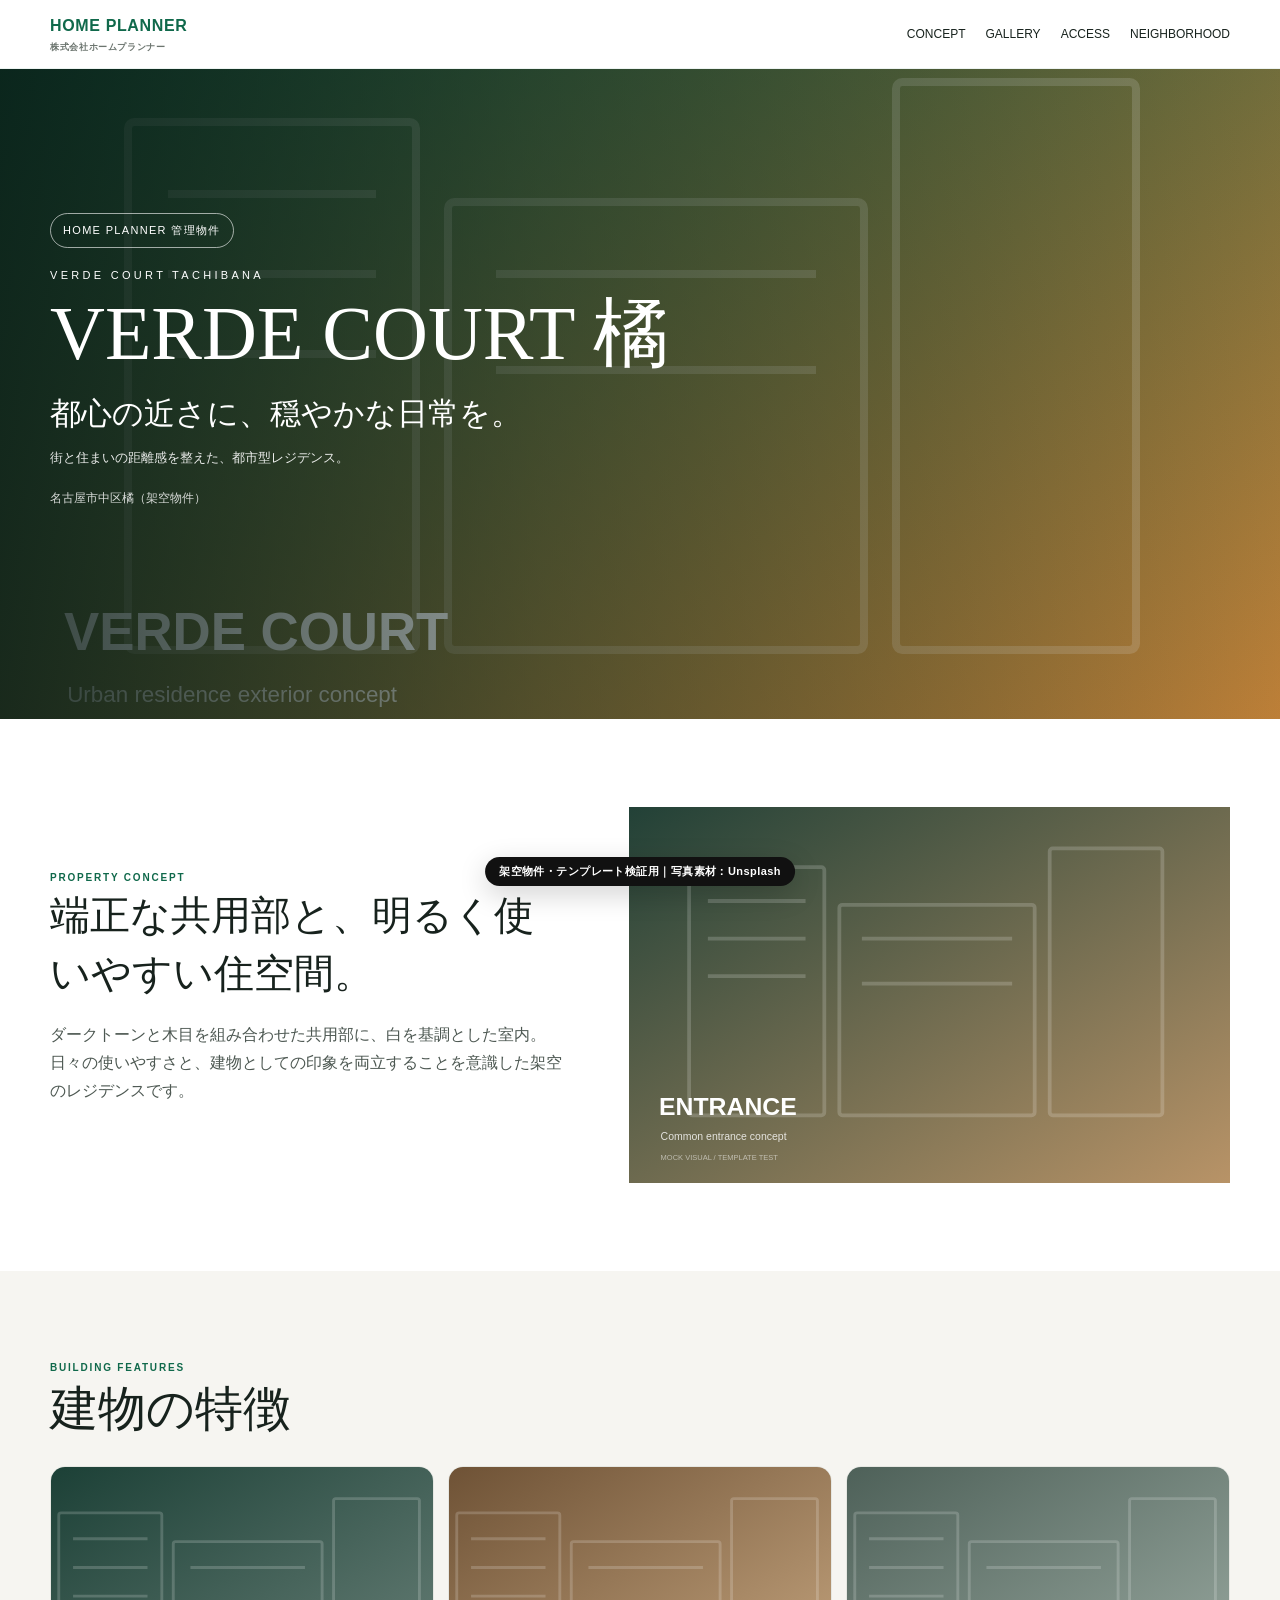
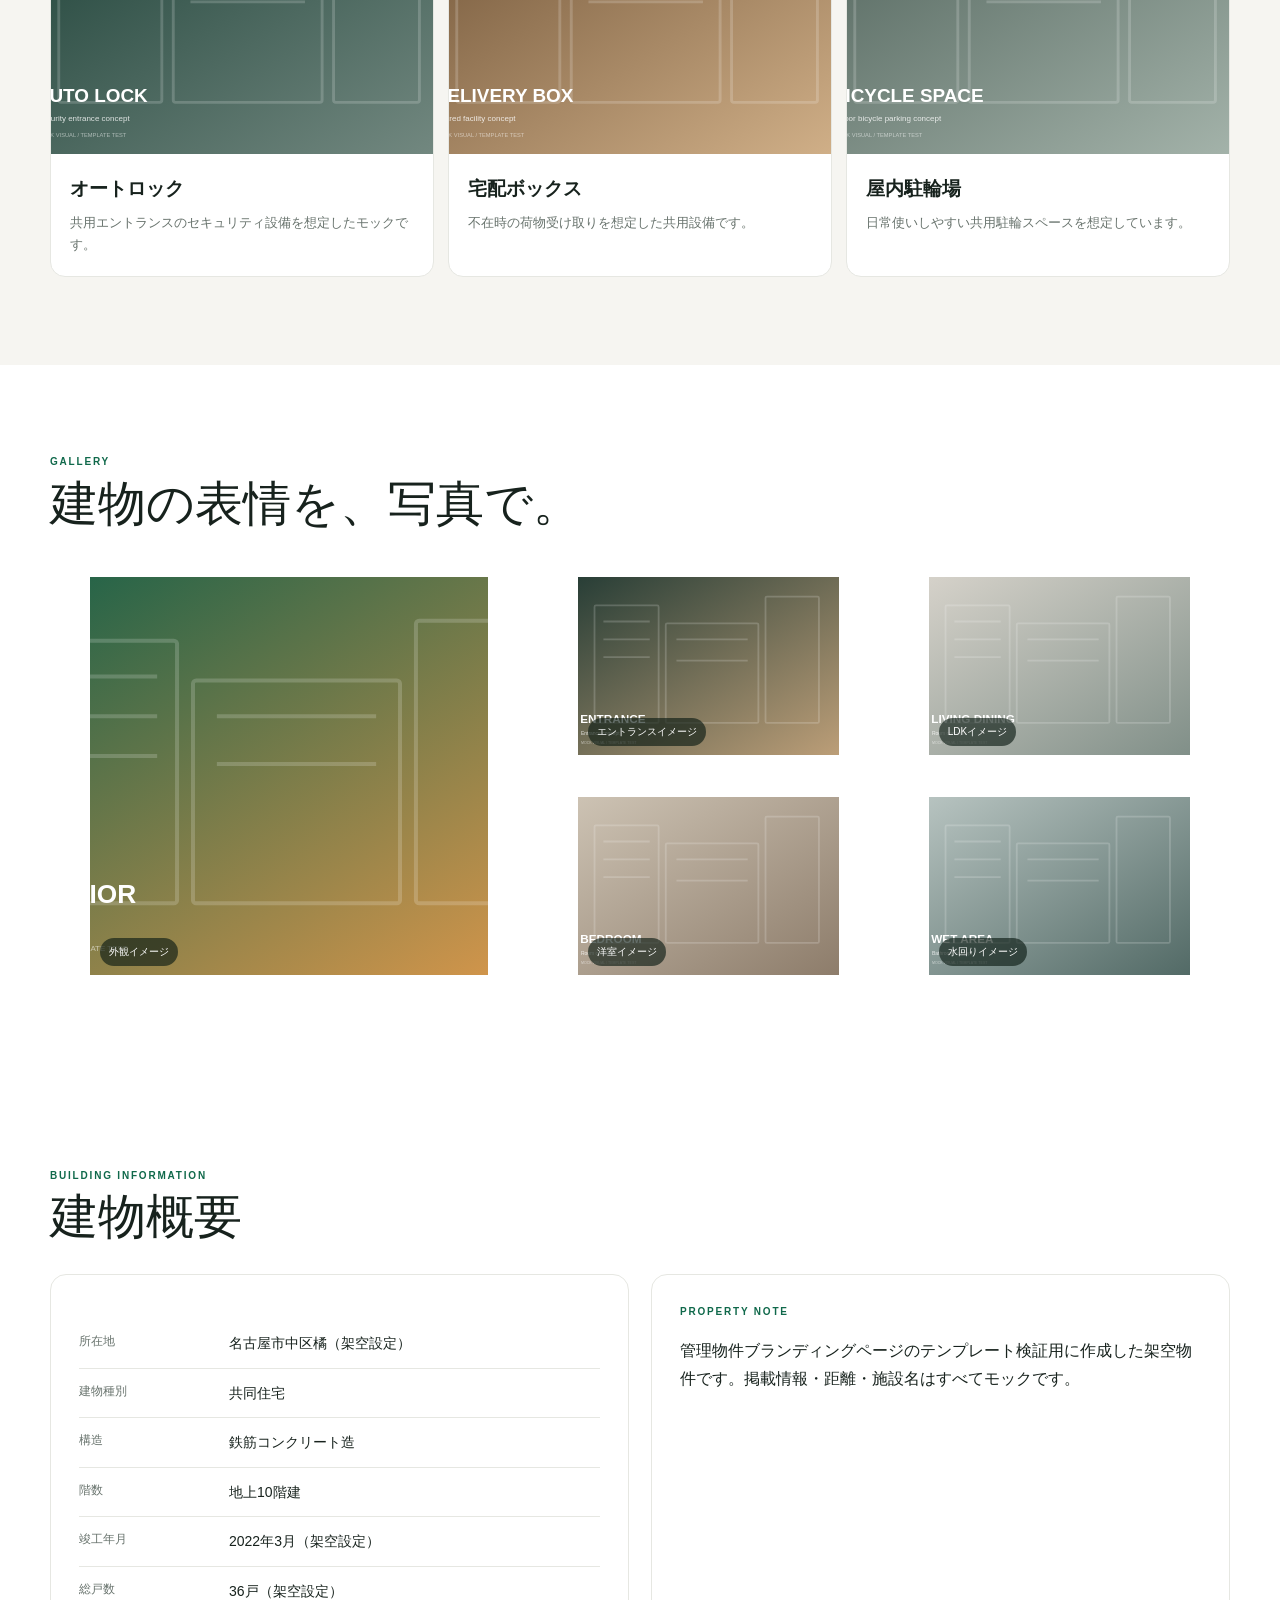
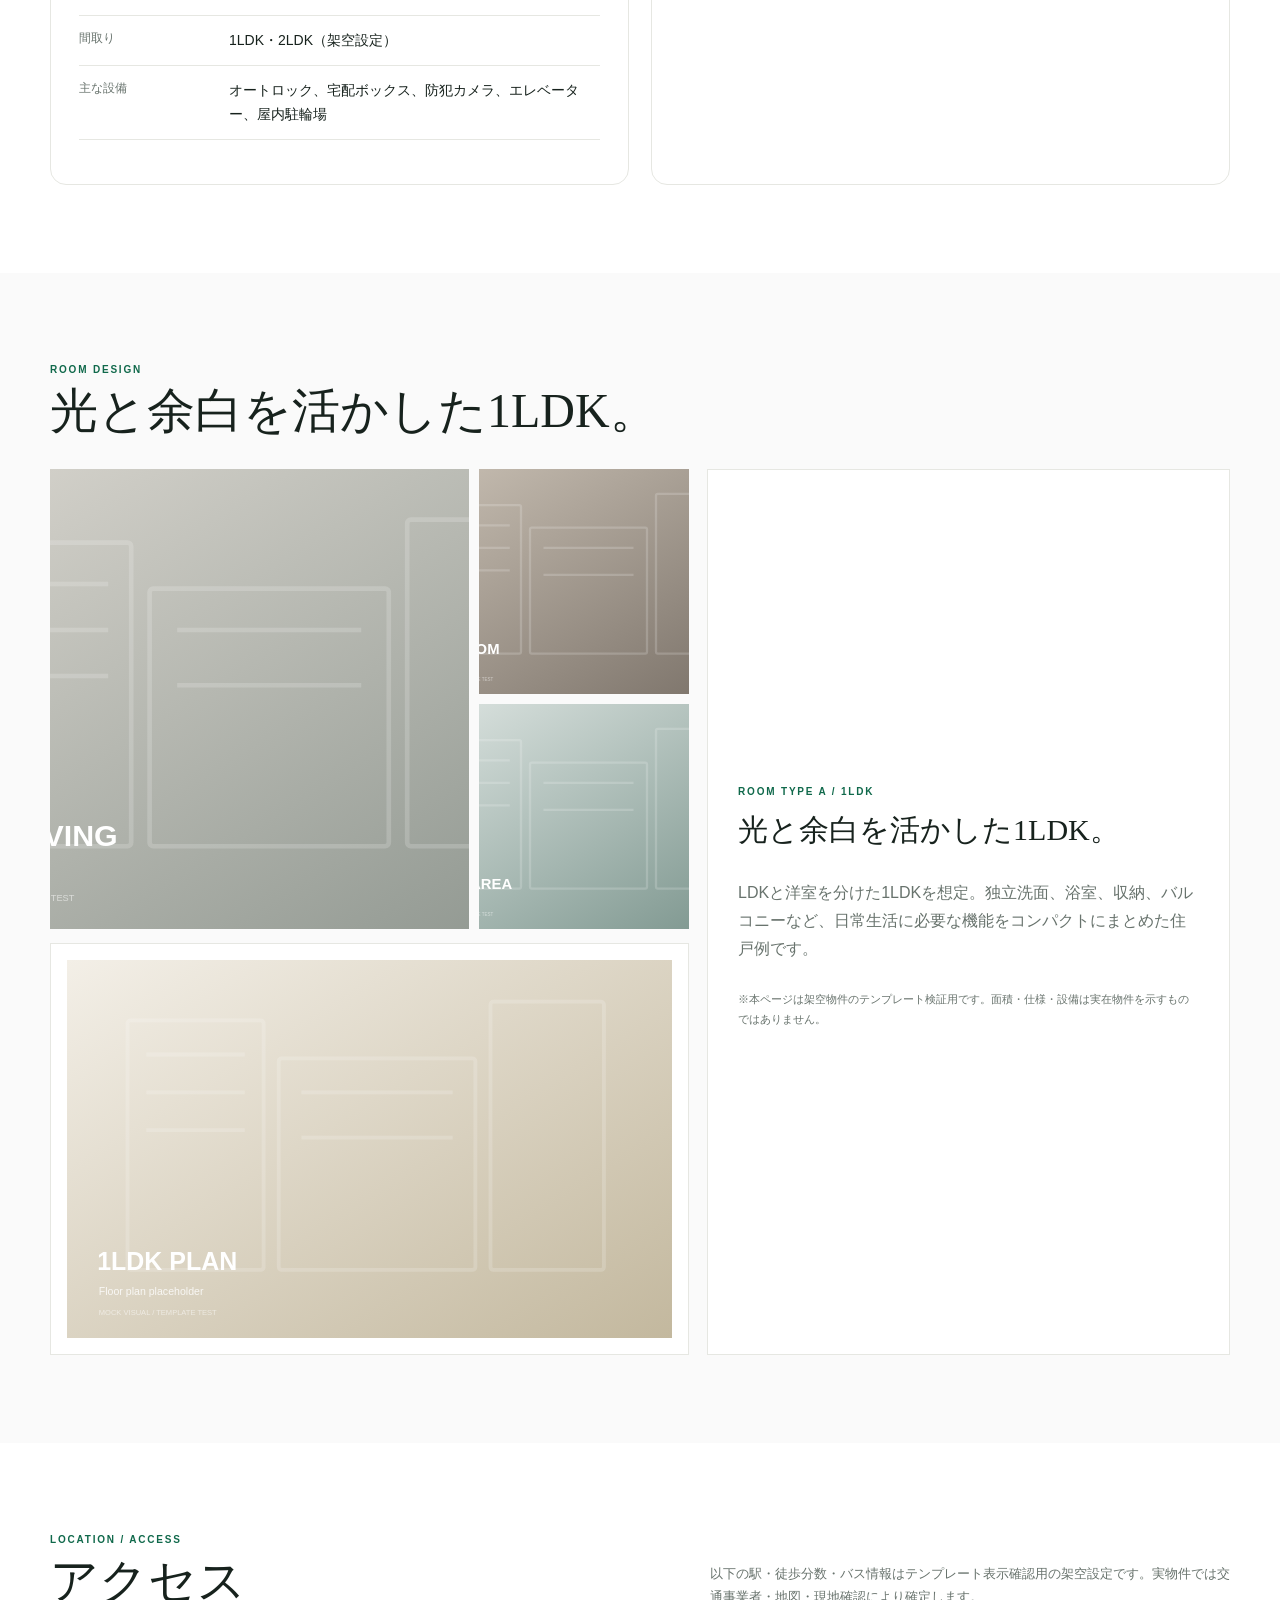
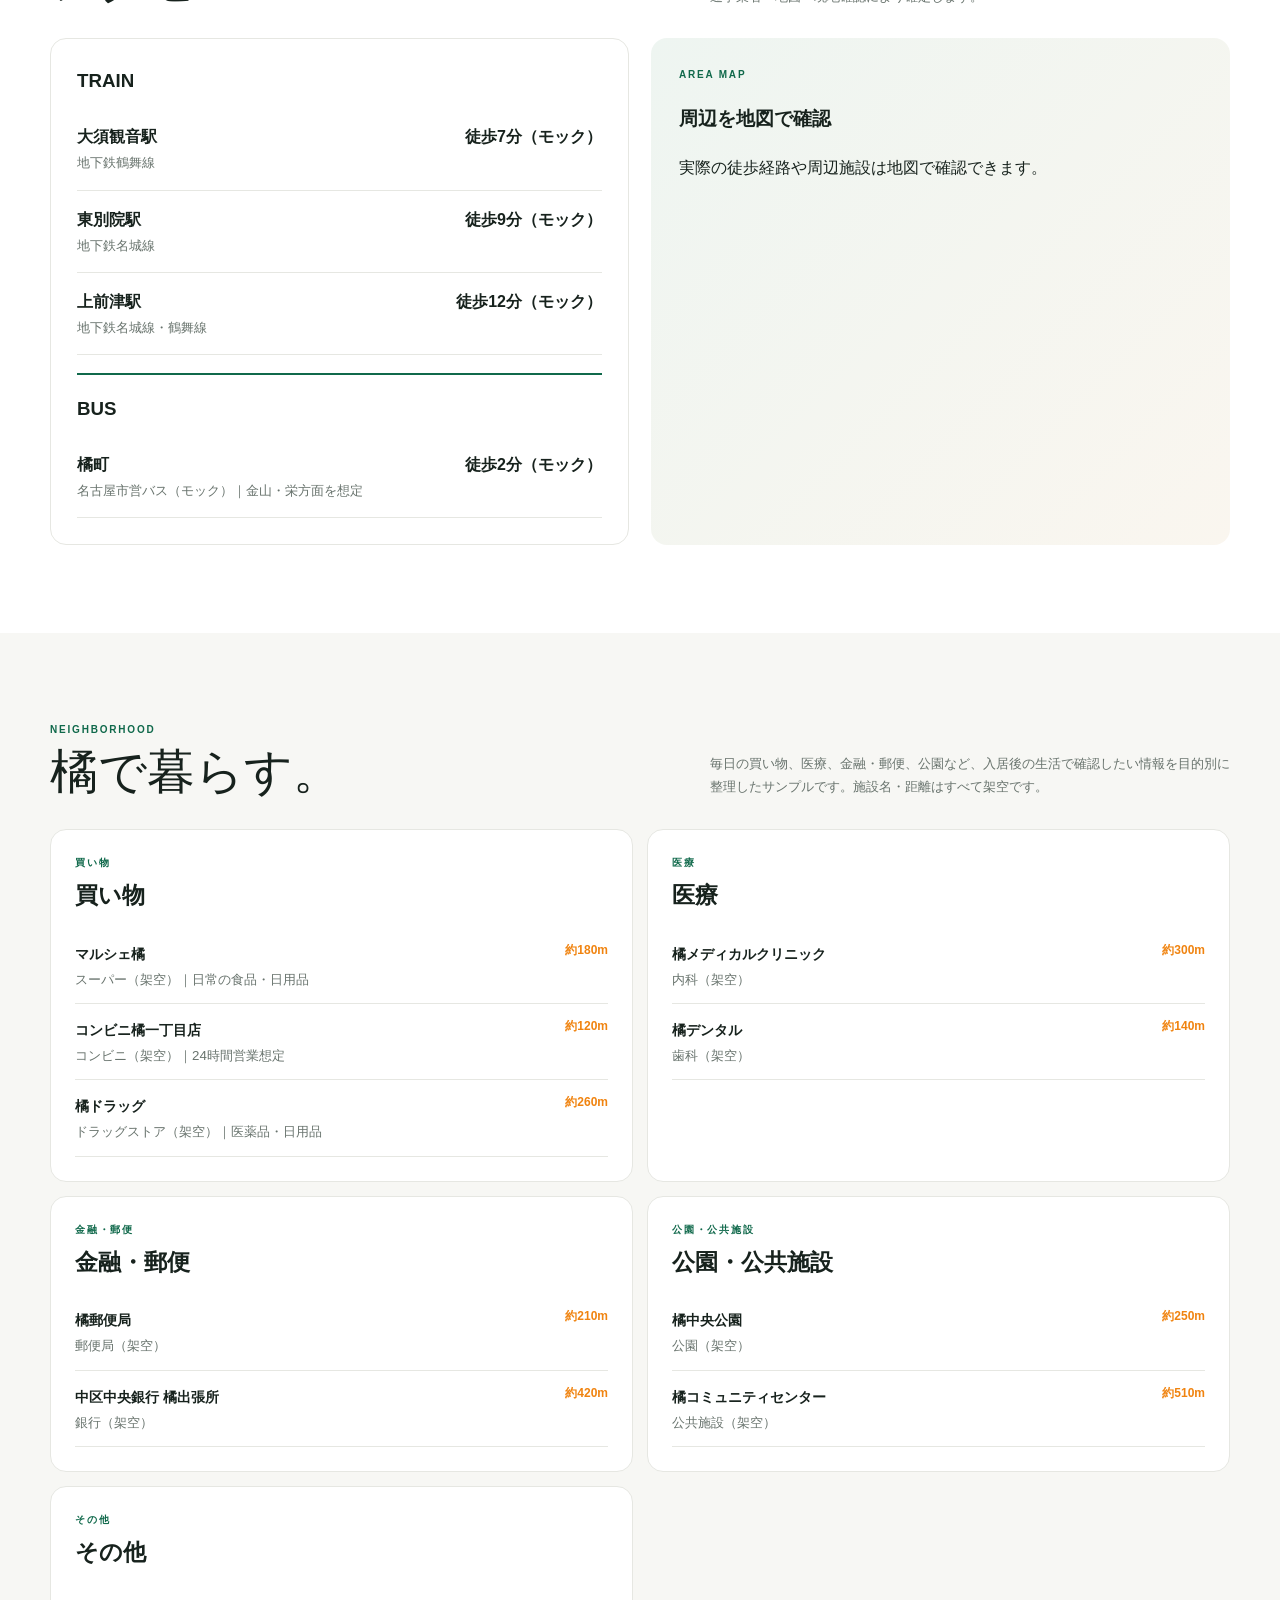
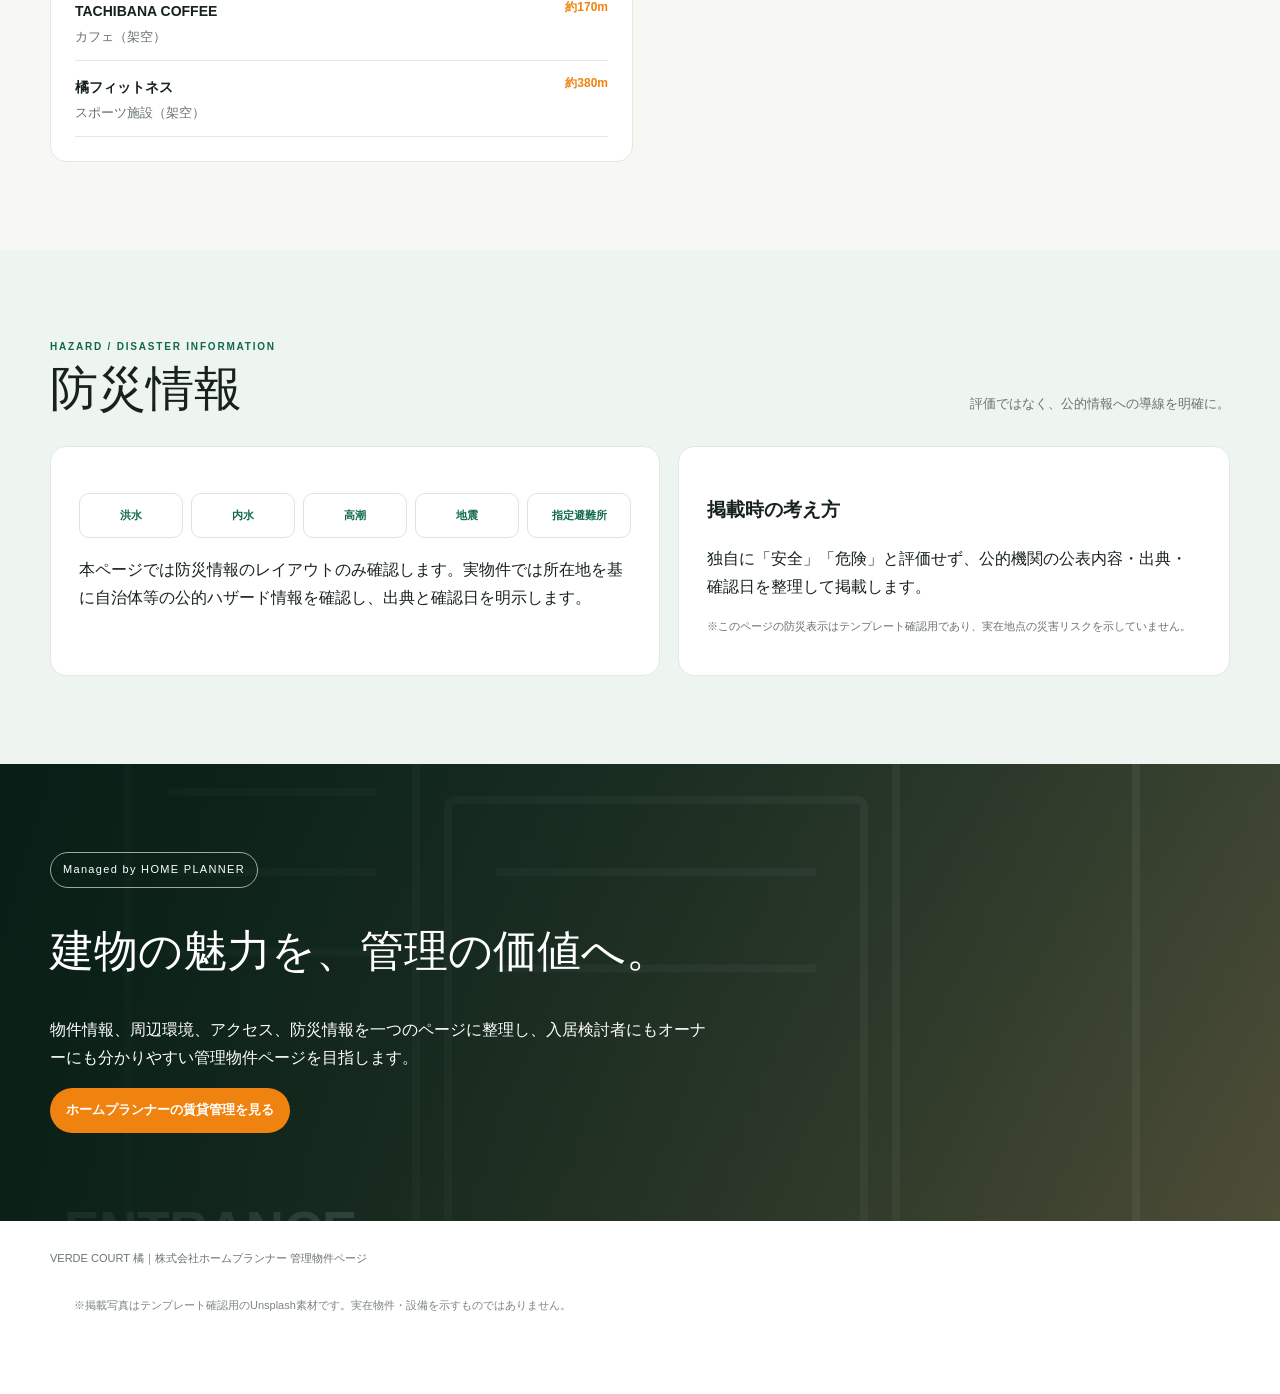
==== commit 85a3012b: "Use stock photography in mock property page" ====
--- a/mock-verde-court.html
+++ b/mock-verde-court.html
@@ -12,9 +12,9 @@
 </style>
 </head>
 <body>
-<div class="mock-banner">架空物件・テンプレート検証用ページ</div>
+<div class="mock-banner">架空物件・テンプレート検証用｜写真素材：Unsplash</div>
 <div id="propertyApp"></div>
 <script>window.PROPERTY_DATA={"propertyName":"VERDE COURT 橘","propertyNameEn":"VERDE COURT TACHIBANA","slug":"verde-court-tachibana-mock","areaLabel":"名古屋市中区橘（架空物件）","metaDescription":"管理物件ブランディングページのテンプレート検証用に作成した架空物件です。掲載情報・距離・施設名はすべてモックです。","heroCatch":"都心の近さに、穏やかな日常を。","heroSub":"街と住まいの距離感を整えた、都市型レジデンス。","heroImage":"data:image/svg+xml;charset=UTF-8,%3Csvg%20xmlns%3D%22http%3A%2F%2Fwww.w3.org%2F2000%2Fsvg%22%20width%3D%221600%22%20height%3D%221000%22%20viewBox%3D%220%200%201600%201000%22%3E%0A%20%20%3Cdefs%3E%3ClinearGradient%20id%3D%22g%22%20x1%3D%220%22%20y1%3D%220%22%20x2%3D%221%22%20y2%3D%221%22%3E%3Cstop%20stop-color%3D%22%230d5b45%22%2F%3E%3Cstop%20offset%3D%221%22%20stop-color%3D%22%23d68a3a%22%2F%3E%3C%2FlinearGradient%3E%3C%2Fdefs%3E%0A%20%20%3Crect%20width%3D%221600%22%20height%3D%221000%22%20fill%3D%22url(%23g)%22%2F%3E%0A%20%20%3Cg%20opacity%3D%22.18%22%20fill%3D%22none%22%20stroke%3D%22%23fff%22%20stroke-width%3D%2210%22%3E%0A%20%20%20%20%3Crect%20x%3D%22160%22%20y%3D%22160%22%20width%3D%22360%22%20height%3D%22660%22%20rx%3D%228%22%2F%3E%3Crect%20x%3D%22560%22%20y%3D%22260%22%20width%3D%22520%22%20height%3D%22560%22%20rx%3D%228%22%2F%3E%3Crect%20x%3D%221120%22%20y%3D%22110%22%20width%3D%22300%22%20height%3D%22710%22%20rx%3D%228%22%2F%3E%0A%20%20%20%20%3Cline%20x1%3D%22210%22%20y1%3D%22250%22%20x2%3D%22470%22%20y2%3D%22250%22%2F%3E%3Cline%20x1%3D%22210%22%20y1%3D%22350%22%20x2%3D%22470%22%20y2%3D%22350%22%2F%3E%3Cline%20x1%3D%22210%22%20y1%3D%22450%22%20x2%3D%22470%22%20y2%3D%22450%22%2F%3E%0A%20%20%20%20%3Cline%20x1%3D%22620%22%20y1%3D%22350%22%20x2%3D%221020%22%20y2%3D%22350%22%2F%3E%3Cline%20x1%3D%22620%22%20y1%3D%22470%22%20x2%3D%221020%22%20y2%3D%22470%22%2F%3E%0A%20%20%3C%2Fg%3E%0A%20%20%3Ctext%20x%3D%2280%22%20y%3D%22820%22%20fill%3D%22%23fff%22%20font-size%3D%2266%22%20font-family%3D%22Arial%2C%20sans-serif%22%20font-weight%3D%22700%22%3EVERDE%20COURT%3C%2Ftext%3E%0A%20%20%3Ctext%20x%3D%2284%22%20y%3D%22885%22%20fill%3D%22%23fff%22%20opacity%3D%22.82%22%20font-size%3D%2228%22%20font-family%3D%22Arial%2C%20sans-serif%22%3EUrban%20residence%20exterior%20concept%3C%2Ftext%3E%0A%20%20%3Ctext%20x%3D%2284%22%20y%3D%22940%22%20fill%3D%22%23fff%22%20opacity%3D%22.55%22%20font-size%3D%2220%22%20font-family%3D%22Arial%2C%20sans-serif%22%3EMOCK%20VISUAL%20%2F%20TEMPLATE%20TEST%3C%2Ftext%3E%0A%3C%2Fsvg%3E","conceptHeading":"端正な共用部と、明るく使いやすい住空間。","conceptBody":"ダークトーンと木目を組み合わせた共用部に、白を基調とした室内。日々の使いやすさと、建物としての印象を両立することを意識した架空のレジデンスです。","conceptImage":"data:image/svg+xml;charset=UTF-8,%3Csvg%20xmlns%3D%22http%3A%2F%2Fwww.w3.org%2F2000%2Fsvg%22%20width%3D%221600%22%20height%3D%221000%22%20viewBox%3D%220%200%201600%201000%22%3E%0A%20%20%3Cdefs%3E%3ClinearGradient%20id%3D%22g%22%20x1%3D%220%22%20y1%3D%220%22%20x2%3D%221%22%20y2%3D%221%22%3E%3Cstop%20stop-color%3D%22%23224137%22%2F%3E%3Cstop%20offset%3D%221%22%20stop-color%3D%22%23b89367%22%2F%3E%3C%2FlinearGradient%3E%3C%2Fdefs%3E%0A%20%20%3Crect%20width%3D%221600%22%20height%3D%221000%22%20fill%3D%22url(%23g)%22%2F%3E%0A%20%20%3Cg%20opacity%3D%22.18%22%20fill%3D%22none%22%20stroke%3D%22%23fff%22%20stroke-width%3D%2210%22%3E%0A%20%20%20%20%3Crect%20x%3D%22160%22%20y%3D%22160%22%20width%3D%22360%22%20height%3D%22660%22%20rx%3D%228%22%2F%3E%3Crect%20x%3D%22560%22%20y%3D%22260%22%20width%3D%22520%22%20height%3D%22560%22%20rx%3D%228%22%2F%3E%3Crect%20x%3D%221120%22%20y%3D%22110%22%20width%3D%22300%22%20height%3D%22710%22%20rx%3D%228%22%2F%3E%0A%20%20%20%20%3Cline%20x1%3D%22210%22%20y1%3D%22250%22%20x2%3D%22470%22%20y2%3D%22250%22%2F%3E%3Cline%20x1%3D%22210%22%20y1%3D%22350%22%20x2%3D%22470%22%20y2%3D%22350%22%2F%3E%3Cline%20x1%3D%22210%22%20y1%3D%22450%22%20x2%3D%22470%22%20y2%3D%22450%22%2F%3E%0A%20%20%20%20%3Cline%20x1%3D%22620%22%20y1%3D%22350%22%20x2%3D%221020%22%20y2%3D%22350%22%2F%3E%3Cline%20x1%3D%22620%22%20y1%3D%22470%22%20x2%3D%221020%22%20y2%3D%22470%22%2F%3E%0A%20%20%3C%2Fg%3E%0A%20%20%3Ctext%20x%3D%2280%22%20y%3D%22820%22%20fill%3D%22%23fff%22%20font-size%3D%2266%22%20font-family%3D%22Arial%2C%20sans-serif%22%20font-weight%3D%22700%22%3EENTRANCE%3C%2Ftext%3E%0A%20%20%3Ctext%20x%3D%2284%22%20y%3D%22885%22%20fill%3D%22%23fff%22%20opacity%3D%22.82%22%20font-size%3D%2228%22%20font-family%3D%22Arial%2C%20sans-serif%22%3ECommon%20entrance%20concept%3C%2Ftext%3E%0A%20%20%3Ctext%20x%3D%2284%22%20y%3D%22940%22%20fill%3D%22%23fff%22%20opacity%3D%22.55%22%20font-size%3D%2220%22%20font-family%3D%22Arial%2C%20sans-serif%22%3EMOCK%20VISUAL%20%2F%20TEMPLATE%20TEST%3C%2Ftext%3E%0A%3C%2Fsvg%3E","building":[["所在地","名古屋市中区橘（架空設定）"],["建物種別","共同住宅"],["構造","鉄筋コンクリート造"],["階数","地上10階建"],["竣工年月","2022年3月（架空設定）"],["総戸数","36戸（架空設定）"],["間取り","1LDK・2LDK（架空設定）"],["主な設備","オートロック、宅配ボックス、防犯カメラ、エレベーター、屋内駐輪場"]],"features":[{"title":"オートロック","body":"共用エントランスのセキュリティ設備を想定したモックです。","image":"data:image/svg+xml;charset=UTF-8,%3Csvg%20xmlns%3D%22http%3A%2F%2Fwww.w3.org%2F2000%2Fsvg%22%20width%3D%221600%22%20height%3D%221000%22%20viewBox%3D%220%200%201600%201000%22%3E%0A%20%20%3Cdefs%3E%3ClinearGradient%20id%3D%22g%22%20x1%3D%220%22%20y1%3D%220%22%20x2%3D%221%22%20y2%3D%221%22%3E%3Cstop%20stop-color%3D%22%23183d33%22%2F%3E%3Cstop%20offset%3D%221%22%20stop-color%3D%22%23768b83%22%2F%3E%3C%2FlinearGradient%3E%3C%2Fdefs%3E%0A%20%20%3Crect%20width%3D%221600%22%20height%3D%221000%22%20fill%3D%22url(%23g)%22%2F%3E%0A%20%20%3Cg%20opacity%3D%22.18%22%20fill%3D%22none%22%20stroke%3D%22%23fff%22%20stroke-width%3D%2210%22%3E%0A%20%20%20%20%3Crect%20x%3D%22160%22%20y%3D%22160%22%20width%3D%22360%22%20height%3D%22660%22%20rx%3D%228%22%2F%3E%3Crect%20x%3D%22560%22%20y%3D%22260%22%20width%3D%22520%22%20height%3D%22560%22%20rx%3D%228%22%2F%3E%3Crect%20x%3D%221120%22%20y%3D%22110%22%20width%3D%22300%22%20height%3D%22710%22%20rx%3D%228%22%2F%3E%0A%20%20%20%20%3Cline%20x1%3D%22210%22%20y1%3D%22250%22%20x2%3D%22470%22%20y2%3D%22250%22%2F%3E%3Cline%20x1%3D%22210%22%20y1%3D%22350%22%20x2%3D%22470%22%20y2%3D%22350%22%2F%3E%3Cline%20x1%3D%22210%22%20y1%3D%22450%22%20x2%3D%22470%22%20y2%3D%22450%22%2F%3E%0A%20%20%20%20%3Cline%20x1%3D%22620%22%20y1%3D%22350%22%20x2%3D%221020%22%20y2%3D%22350%22%2F%3E%3Cline%20x1%3D%22620%22%20y1%3D%22470%22%20x2%3D%221020%22%20y2%3D%22470%22%2F%3E%0A%20%20%3C%2Fg%3E%0A%20%20%3Ctext%20x%3D%2280%22%20y%3D%22820%22%20fill%3D%22%23fff%22%20font-size%3D%2266%22%20font-family%3D%22Arial%2C%20sans-serif%22%20font-weight%3D%22700%22%3EAUTO%20LOCK%3C%2Ftext%3E%0A%20%20%3Ctext%20x%3D%2284%22%20y%3D%22885%22%20fill%3D%22%23fff%22%20opacity%3D%22.82%22%20font-size%3D%2228%22%20font-family%3D%22Arial%2C%20sans-serif%22%3ESecurity%20entrance%20concept%3C%2Ftext%3E%0A%20%20%3Ctext%20x%3D%2284%22%20y%3D%22940%22%20fill%3D%22%23fff%22%20opacity%3D%22.55%22%20font-size%3D%2220%22%20font-family%3D%22Arial%2C%20sans-serif%22%3EMOCK%20VISUAL%20%2F%20TEMPLATE%20TEST%3C%2Ftext%3E%0A%3C%2Fsvg%3E"},{"title":"宅配ボックス","body":"不在時の荷物受け取りを想定した共用設備です。","image":"data:image/svg+xml;charset=UTF-8,%3Csvg%20xmlns%3D%22http%3A%2F%2Fwww.w3.org%2F2000%2Fsvg%22%20width%3D%221600%22%20height%3D%221000%22%20viewBox%3D%220%200%201600%201000%22%3E%0A%20%20%3Cdefs%3E%3ClinearGradient%20id%3D%22g%22%20x1%3D%220%22%20y1%3D%220%22%20x2%3D%221%22%20y2%3D%221%22%3E%3Cstop%20stop-color%3D%22%236a4e32%22%2F%3E%3Cstop%20offset%3D%221%22%20stop-color%3D%22%23d4b38b%22%2F%3E%3C%2FlinearGradient%3E%3C%2Fdefs%3E%0A%20%20%3Crect%20width%3D%221600%22%20height%3D%221000%22%20fill%3D%22url(%23g)%22%2F%3E%0A%20%20%3Cg%20opacity%3D%22.18%22%20fill%3D%22none%22%20stroke%3D%22%23fff%22%20stroke-width%3D%2210%22%3E%0A%20%20%20%20%3Crect%20x%3D%22160%22%20y%3D%22160%22%20width%3D%22360%22%20height%3D%22660%22%20rx%3D%228%22%2F%3E%3Crect%20x%3D%22560%22%20y%3D%22260%22%20width%3D%22520%22%20height%3D%22560%22%20rx%3D%228%22%2F%3E%3Crect%20x%3D%221120%22%20y%3D%22110%22%20width%3D%22300%22%20height%3D%22710%22%20rx%3D%228%22%2F%3E%0A%20%20%20%20%3Cline%20x1%3D%22210%22%20y1%3D%22250%22%20x2%3D%22470%22%20y2%3D%22250%22%2F%3E%3Cline%20x1%3D%22210%22%20y1%3D%22350%22%20x2%3D%22470%22%20y2%3D%22350%22%2F%3E%3Cline%20x1%3D%22210%22%20y1%3D%22450%22%20x2%3D%22470%22%20y2%3D%22450%22%2F%3E%0A%20%20%20%20%3Cline%20x1%3D%22620%22%20y1%3D%22350%22%20x2%3D%221020%22%20y2%3D%22350%22%2F%3E%3Cline%20x1%3D%22620%22%20y1%3D%22470%22%20x2%3D%221020%22%20y2%3D%22470%22%2F%3E%0A%20%20%3C%2Fg%3E%0A%20%20%3Ctext%20x%3D%2280%22%20y%3D%22820%22%20fill%3D%22%23fff%22%20font-size%3D%2266%22%20font-family%3D%22Arial%2C%20sans-serif%22%20font-weight%3D%22700%22%3EDELIVERY%20BOX%3C%2Ftext%3E%0A%20%20%3Ctext%20x%3D%2284%22%20y%3D%22885%22%20fill%3D%22%23fff%22%20opacity%3D%22.82%22%20font-size%3D%2228%22%20font-family%3D%22Arial%2C%20sans-serif%22%3EShared%20facility%20concept%3C%2Ftext%3E%0A%20%20%3Ctext%20x%3D%2284%22%20y%3D%22940%22%20fill%3D%22%23fff%22%20opacity%3D%22.55%22%20font-size%3D%2220%22%20font-family%3D%22Arial%2C%20sans-serif%22%3EMOCK%20VISUAL%20%2F%20TEMPLATE%20TEST%3C%2Ftext%3E%0A%3C%2Fsvg%3E"},{"title":"屋内駐輪場","body":"日常使いしやすい共用駐輪スペースを想定しています。","image":"data:image/svg+xml;charset=UTF-8,%3Csvg%20xmlns%3D%22http%3A%2F%2Fwww.w3.org%2F2000%2Fsvg%22%20width%3D%221600%22%20height%3D%221000%22%20viewBox%3D%220%200%201600%201000%22%3E%0A%20%20%3Cdefs%3E%3ClinearGradient%20id%3D%22g%22%20x1%3D%220%22%20y1%3D%220%22%20x2%3D%221%22%20y2%3D%221%22%3E%3Cstop%20stop-color%3D%22%234a5d55%22%2F%3E%3Cstop%20offset%3D%221%22%20stop-color%3D%22%23a7b6ad%22%2F%3E%3C%2FlinearGradient%3E%3C%2Fdefs%3E%0A%20%20%3Crect%20width%3D%221600%22%20height%3D%221000%22%20fill%3D%22url(%23g)%22%2F%3E%0A%20%20%3Cg%20opacity%3D%22.18%22%20fill%3D%22none%22%20stroke%3D%22%23fff%22%20stroke-width%3D%2210%22%3E%0A%20%20%20%20%3Crect%20x%3D%22160%22%20y%3D%22160%22%20width%3D%22360%22%20height%3D%22660%22%20rx%3D%228%22%2F%3E%3Crect%20x%3D%22560%22%20y%3D%22260%22%20width%3D%22520%22%20height%3D%22560%22%20rx%3D%228%22%2F%3E%3Crect%20x%3D%221120%22%20y%3D%22110%22%20width%3D%22300%22%20height%3D%22710%22%20rx%3D%228%22%2F%3E%0A%20%20%20%20%3Cline%20x1%3D%22210%22%20y1%3D%22250%22%20x2%3D%22470%22%20y2%3D%22250%22%2F%3E%3Cline%20x1%3D%22210%22%20y1%3D%22350%22%20x2%3D%22470%22%20y2%3D%22350%22%2F%3E%3Cline%20x1%3D%22210%22%20y1%3D%22450%22%20x2%3D%22470%22%20y2%3D%22450%22%2F%3E%0A%20%20%20%20%3Cline%20x1%3D%22620%22%20y1%3D%22350%22%20x2%3D%221020%22%20y2%3D%22350%22%2F%3E%3Cline%20x1%3D%22620%22%20y1%3D%22470%22%20x2%3D%221020%22%20y2%3D%22470%22%2F%3E%0A%20%20%3C%2Fg%3E%0A%20%20%3Ctext%20x%3D%2280%22%20y%3D%22820%22%20fill%3D%22%23fff%22%20font-size%3D%2266%22%20font-family%3D%22Arial%2C%20sans-serif%22%20font-weight%3D%22700%22%3EBICYCLE%20SPACE%3C%2Ftext%3E%0A%20%20%3Ctext%20x%3D%2284%22%20y%3D%22885%22%20fill%3D%22%23fff%22%20opacity%3D%22.82%22%20font-size%3D%2228%22%20font-family%3D%22Arial%2C%20sans-serif%22%3EIndoor%20bicycle%20parking%20concept%3C%2Ftext%3E%0A%20%20%3Ctext%20x%3D%2284%22%20y%3D%22940%22%20fill%3D%22%23fff%22%20opacity%3D%22.55%22%20font-size%3D%2220%22%20font-family%3D%22Arial%2C%20sans-serif%22%3EMOCK%20VISUAL%20%2F%20TEMPLATE%20TEST%3C%2Ftext%3E%0A%3C%2Fsvg%3E"}],"gallery":[{"caption":"外観イメージ","image":"data:image/svg+xml;charset=UTF-8,%3Csvg%20xmlns%3D%22http%3A%2F%2Fwww.w3.org%2F2000%2Fsvg%22%20width%3D%221600%22%20height%3D%221000%22%20viewBox%3D%220%200%201600%201000%22%3E%0A%20%20%3Cdefs%3E%3ClinearGradient%20id%3D%22g%22%20x1%3D%220%22%20y1%3D%220%22%20x2%3D%221%22%20y2%3D%221%22%3E%3Cstop%20stop-color%3D%22%23145f48%22%2F%3E%3Cstop%20offset%3D%221%22%20stop-color%3D%22%23e39a4b%22%2F%3E%3C%2FlinearGradient%3E%3C%2Fdefs%3E%0A%20%20%3Crect%20width%3D%221600%22%20height%3D%221000%22%20fill%3D%22url(%23g)%22%2F%3E%0A%20%20%3Cg%20opacity%3D%22.18%22%20fill%3D%22none%22%20stroke%3D%22%23fff%22%20stroke-width%3D%2210%22%3E%0A%20%20%20%20%3Crect%20x%3D%22160%22%20y%3D%22160%22%20width%3D%22360%22%20height%3D%22660%22%20rx%3D%228%22%2F%3E%3Crect%20x%3D%22560%22%20y%3D%22260%22%20width%3D%22520%22%20height%3D%22560%22%20rx%3D%228%22%2F%3E%3Crect%20x%3D%221120%22%20y%3D%22110%22%20width%3D%22300%22%20height%3D%22710%22%20rx%3D%228%22%2F%3E%0A%20%20%20%20%3Cline%20x1%3D%22210%22%20y1%3D%22250%22%20x2%3D%22470%22%20y2%3D%22250%22%2F%3E%3Cline%20x1%3D%22210%22%20y1%3D%22350%22%20x2%3D%22470%22%20y2%3D%22350%22%2F%3E%3Cline%20x1%3D%22210%22%20y1%3D%22450%22%20x2%3D%22470%22%20y2%3D%22450%22%2F%3E%0A%20%20%20%20%3Cline%20x1%3D%22620%22%20y1%3D%22350%22%20x2%3D%221020%22%20y2%3D%22350%22%2F%3E%3Cline%20x1%3D%22620%22%20y1%3D%22470%22%20x2%3D%221020%22%20y2%3D%22470%22%2F%3E%0A%20%20%3C%2Fg%3E%0A%20%20%3Ctext%20x%3D%2280%22%20y%3D%22820%22%20fill%3D%22%23fff%22%20font-size%3D%2266%22%20font-family%3D%22Arial%2C%20sans-serif%22%20font-weight%3D%22700%22%3EEXTERIOR%3C%2Ftext%3E%0A%20%20%3Ctext%20x%3D%2284%22%20y%3D%22885%22%20fill%3D%22%23fff%22%20opacity%3D%22.82%22%20font-size%3D%2228%22%20font-family%3D%22Arial%2C%20sans-serif%22%3EFacade%20concept%3C%2Ftext%3E%0A%20%20%3Ctext%20x%3D%2284%22%20y%3D%22940%22%20fill%3D%22%23fff%22%20opacity%3D%22.55%22%20font-size%3D%2220%22%20font-family%3D%22Arial%2C%20sans-serif%22%3EMOCK%20VISUAL%20%2F%20TEMPLATE%20TEST%3C%2Ftext%3E%0A%3C%2Fsvg%3E"},{"caption":"エントランスイメージ","image":"data:image/svg+xml;charset=UTF-8,%3Csvg%20xmlns%3D%22http%3A%2F%2Fwww.w3.org%2F2000%2Fsvg%22%20width%3D%221600%22%20height%3D%221000%22%20viewBox%3D%220%200%201600%201000%22%3E%0A%20%20%3Cdefs%3E%3ClinearGradient%20id%3D%22g%22%20x1%3D%220%22%20y1%3D%220%22%20x2%3D%221%22%20y2%3D%221%22%3E%3Cstop%20stop-color%3D%22%23253c35%22%2F%3E%3Cstop%20offset%3D%221%22%20stop-color%3D%22%23bfa079%22%2F%3E%3C%2FlinearGradient%3E%3C%2Fdefs%3E%0A%20%20%3Crect%20width%3D%221600%22%20height%3D%221000%22%20fill%3D%22url(%23g)%22%2F%3E%0A%20%20%3Cg%20opacity%3D%22.18%22%20fill%3D%22none%22%20stroke%3D%22%23fff%22%20stroke-width%3D%2210%22%3E%0A%20%20%20%20%3Crect%20x%3D%22160%22%20y%3D%22160%22%20width%3D%22360%22%20height%3D%22660%22%20rx%3D%228%22%2F%3E%3Crect%20x%3D%22560%22%20y%3D%22260%22%20width%3D%22520%22%20height%3D%22560%22%20rx%3D%228%22%2F%3E%3Crect%20x%3D%221120%22%20y%3D%22110%22%20width%3D%22300%22%20height%3D%22710%22%20rx%3D%228%22%2F%3E%0A%20%20%20%20%3Cline%20x1%3D%22210%22%20y1%3D%22250%22%20x2%3D%22470%22%20y2%3D%22250%22%2F%3E%3Cline%20x1%3D%22210%22%20y1%3D%22350%22%20x2%3D%22470%22%20y2%3D%22350%22%2F%3E%3Cline%20x1%3D%22210%22%20y1%3D%22450%22%20x2%3D%22470%22%20y2%3D%22450%22%2F%3E%0A%20%20%20%20%3Cline%20x1%3D%22620%22%20y1%3D%22350%22%20x2%3D%221020%22%20y2%3D%22350%22%2F%3E%3Cline%20x1%3D%22620%22%20y1%3D%22470%22%20x2%3D%221020%22%20y2%3D%22470%22%2F%3E%0A%20%20%3C%2Fg%3E%0A%20%20%3Ctext%20x%3D%2280%22%20y%3D%22820%22%20fill%3D%22%23fff%22%20font-size%3D%2266%22%20font-family%3D%22Arial%2C%20sans-serif%22%20font-weight%3D%22700%22%3EENTRANCE%3C%2Ftext%3E%0A%20%20%3Ctext%20x%3D%2284%22%20y%3D%22885%22%20fill%3D%22%23fff%22%20opacity%3D%22.82%22%20font-size%3D%2228%22%20font-family%3D%22Arial%2C%20sans-serif%22%3EEntrance%20concept%3C%2Ftext%3E%0A%20%20%3Ctext%20x%3D%2284%22%20y%3D%22940%22%20fill%3D%22%23fff%22%20opacity%3D%22.55%22%20font-size%3D%2220%22%20font-family%3D%22Arial%2C%20sans-serif%22%3EMOCK%20VISUAL%20%2F%20TEMPLATE%20TEST%3C%2Ftext%3E%0A%3C%2Fsvg%3E"},{"caption":"LDKイメージ","image":"data:image/svg+xml;charset=UTF-8,%3Csvg%20xmlns%3D%22http%3A%2F%2Fwww.w3.org%2F2000%2Fsvg%22%20width%3D%221600%22%20height%3D%221000%22%20viewBox%3D%220%200%201600%201000%22%3E%0A%20%20%3Cdefs%3E%3ClinearGradient%20id%3D%22g%22%20x1%3D%220%22%20y1%3D%220%22%20x2%3D%221%22%20y2%3D%221%22%3E%3Cstop%20stop-color%3D%22%23d7d3cb%22%2F%3E%3Cstop%20offset%3D%221%22%20stop-color%3D%22%237f8e87%22%2F%3E%3C%2FlinearGradient%3E%3C%2Fdefs%3E%0A%20%20%3Crect%20width%3D%221600%22%20height%3D%221000%22%20fill%3D%22url(%23g)%22%2F%3E%0A%20%20%3Cg%20opacity%3D%22.18%22%20fill%3D%22none%22%20stroke%3D%22%23fff%22%20stroke-width%3D%2210%22%3E%0A%20%20%20%20%3Crect%20x%3D%22160%22%20y%3D%22160%22%20width%3D%22360%22%20height%3D%22660%22%20rx%3D%228%22%2F%3E%3Crect%20x%3D%22560%22%20y%3D%22260%22%20width%3D%22520%22%20height%3D%22560%22%20rx%3D%228%22%2F%3E%3Crect%20x%3D%221120%22%20y%3D%22110%22%20width%3D%22300%22%20height%3D%22710%22%20rx%3D%228%22%2F%3E%0A%20%20%20%20%3Cline%20x1%3D%22210%22%20y1%3D%22250%22%20x2%3D%22470%22%20y2%3D%22250%22%2F%3E%3Cline%20x1%3D%22210%22%20y1%3D%22350%22%20x2%3D%22470%22%20y2%3D%22350%22%2F%3E%3Cline%20x1%3D%22210%22%20y1%3D%22450%22%20x2%3D%22470%22%20y2%3D%22450%22%2F%3E%0A%20%20%20%20%3Cline%20x1%3D%22620%22%20y1%3D%22350%22%20x2%3D%221020%22%20y2%3D%22350%22%2F%3E%3Cline%20x1%3D%22620%22%20y1%3D%22470%22%20x2%3D%221020%22%20y2%3D%22470%22%2F%3E%0A%20%20%3C%2Fg%3E%0A%20%20%3Ctext%20x%3D%2280%22%20y%3D%22820%22%20fill%3D%22%23fff%22%20font-size%3D%2266%22%20font-family%3D%22Arial%2C%20sans-serif%22%20font-weight%3D%22700%22%3ELIVING%20DINING%3C%2Ftext%3E%0A%20%20%3Ctext%20x%3D%2284%22%20y%3D%22885%22%20fill%3D%22%23fff%22%20opacity%3D%22.82%22%20font-size%3D%2228%22%20font-family%3D%22Arial%2C%20sans-serif%22%3ERoom%20concept%3C%2Ftext%3E%0A%20%20%3Ctext%20x%3D%2284%22%20y%3D%22940%22%20fill%3D%22%23fff%22%20opacity%3D%22.55%22%20font-size%3D%2220%22%20font-family%3D%22Arial%2C%20sans-serif%22%3EMOCK%20VISUAL%20%2F%20TEMPLATE%20TEST%3C%2Ftext%3E%0A%3C%2Fsvg%3E"},{"caption":"洋室イメージ","image":"data:image/svg+xml;charset=UTF-8,%3Csvg%20xmlns%3D%22http%3A%2F%2Fwww.w3.org%2F2000%2Fsvg%22%20width%3D%221600%22%20height%3D%221000%22%20viewBox%3D%220%200%201600%201000%22%3E%0A%20%20%3Cdefs%3E%3ClinearGradient%20id%3D%22g%22%20x1%3D%220%22%20y1%3D%220%22%20x2%3D%221%22%20y2%3D%221%22%3E%3Cstop%20stop-color%3D%22%23cec4b5%22%2F%3E%3Cstop%20offset%3D%221%22%20stop-color%3D%22%238c7b69%22%2F%3E%3C%2FlinearGradient%3E%3C%2Fdefs%3E%0A%20%20%3Crect%20width%3D%221600%22%20height%3D%221000%22%20fill%3D%22url(%23g)%22%2F%3E%0A%20%20%3Cg%20opacity%3D%22.18%22%20fill%3D%22none%22%20stroke%3D%22%23fff%22%20stroke-width%3D%2210%22%3E%0A%20%20%20%20%3Crect%20x%3D%22160%22%20y%3D%22160%22%20width%3D%22360%22%20height%3D%22660%22%20rx%3D%228%22%2F%3E%3Crect%20x%3D%22560%22%20y%3D%22260%22%20width%3D%22520%22%20height%3D%22560%22%20rx%3D%228%22%2F%3E%3Crect%20x%3D%221120%22%20y%3D%22110%22%20width%3D%22300%22%20height%3D%22710%22%20rx%3D%228%22%2F%3E%0A%20%20%20%20%3Cline%20x1%3D%22210%22%20y1%3D%22250%22%20x2%3D%22470%22%20y2%3D%22250%22%2F%3E%3Cline%20x1%3D%22210%22%20y1%3D%22350%22%20x2%3D%22470%22%20y2%3D%22350%22%2F%3E%3Cline%20x1%3D%22210%22%20y1%3D%22450%22%20x2%3D%22470%22%20y2%3D%22450%22%2F%3E%0A%20%20%20%20%3Cline%20x1%3D%22620%22%20y1%3D%22350%22%20x2%3D%221020%22%20y2%3D%22350%22%2F%3E%3Cline%20x1%3D%22620%22%20y1%3D%22470%22%20x2%3D%221020%22%20y2%3D%22470%22%2F%3E%0A%20%20%3C%2Fg%3E%0A%20%20%3Ctext%20x%3D%2280%22%20y%3D%22820%22%20fill%3D%22%23fff%22%20font-size%3D%2266%22%20font-family%3D%22Arial%2C%20sans-serif%22%20font-weight%3D%22700%22%3EBEDROOM%3C%2Ftext%3E%0A%20%20%3Ctext%20x%3D%2284%22%20y%3D%22885%22%20fill%3D%22%23fff%22%20opacity%3D%22.82%22%20font-size%3D%2228%22%20font-family%3D%22Arial%2C%20sans-serif%22%3ERoom%20concept%3C%2Ftext%3E%0A%20%20%3Ctext%20x%3D%2284%22%20y%3D%22940%22%20fill%3D%22%23fff%22%20opacity%3D%22.55%22%20font-size%3D%2220%22%20font-family%3D%22Arial%2C%20sans-serif%22%3EMOCK%20VISUAL%20%2F%20TEMPLATE%20TEST%3C%2Ftext%3E%0A%3C%2Fsvg%3E"},{"caption":"水回りイメージ","image":"data:image/svg+xml;charset=UTF-8,%3Csvg%20xmlns%3D%22http%3A%2F%2Fwww.w3.org%2F2000%2Fsvg%22%20width%3D%221600%22%20height%3D%221000%22%20viewBox%3D%220%200%201600%201000%22%3E%0A%20%20%3Cdefs%3E%3ClinearGradient%20id%3D%22g%22%20x1%3D%220%22%20y1%3D%220%22%20x2%3D%221%22%20y2%3D%221%22%3E%3Cstop%20stop-color%3D%22%23b9c5c2%22%2F%3E%3Cstop%20offset%3D%221%22%20stop-color%3D%22%23506864%22%2F%3E%3C%2FlinearGradient%3E%3C%2Fdefs%3E%0A%20%20%3Crect%20width%3D%221600%22%20height%3D%221000%22%20fill%3D%22url(%23g)%22%2F%3E%0A%20%20%3Cg%20opacity%3D%22.18%22%20fill%3D%22none%22%20stroke%3D%22%23fff%22%20stroke-width%3D%2210%22%3E%0A%20%20%20%20%3Crect%20x%3D%22160%22%20y%3D%22160%22%20width%3D%22360%22%20height%3D%22660%22%20rx%3D%228%22%2F%3E%3Crect%20x%3D%22560%22%20y%3D%22260%22%20width%3D%22520%22%20height%3D%22560%22%20rx%3D%228%22%2F%3E%3Crect%20x%3D%221120%22%20y%3D%22110%22%20width%3D%22300%22%20height%3D%22710%22%20rx%3D%228%22%2F%3E%0A%20%20%20%20%3Cline%20x1%3D%22210%22%20y1%3D%22250%22%20x2%3D%22470%22%20y2%3D%22250%22%2F%3E%3Cline%20x1%3D%22210%22%20y1%3D%22350%22%20x2%3D%22470%22%20y2%3D%22350%22%2F%3E%3Cline%20x1%3D%22210%22%20y1%3D%22450%22%20x2%3D%22470%22%20y2%3D%22450%22%2F%3E%0A%20%20%20%20%3Cline%20x1%3D%22620%22%20y1%3D%22350%22%20x2%3D%221020%22%20y2%3D%22350%22%2F%3E%3Cline%20x1%3D%22620%22%20y1%3D%22470%22%20x2%3D%221020%22%20y2%3D%22470%22%2F%3E%0A%20%20%3C%2Fg%3E%0A%20%20%3Ctext%20x%3D%2280%22%20y%3D%22820%22%20fill%3D%22%23fff%22%20font-size%3D%2266%22%20font-family%3D%22Arial%2C%20sans-serif%22%20font-weight%3D%22700%22%3EWET%20AREA%3C%2Ftext%3E%0A%20%20%3Ctext%20x%3D%2284%22%20y%3D%22885%22%20fill%3D%22%23fff%22%20opacity%3D%22.82%22%20font-size%3D%2228%22%20font-family%3D%22Arial%2C%20sans-serif%22%3EBathroom%20concept%3C%2Ftext%3E%0A%20%20%3Ctext%20x%3D%2284%22%20y%3D%22940%22%20fill%3D%22%23fff%22%20opacity%3D%22.55%22%20font-size%3D%2220%22%20font-family%3D%22Arial%2C%20sans-serif%22%3EMOCK%20VISUAL%20%2F%20TEMPLATE%20TEST%3C%2Ftext%3E%0A%3C%2Fsvg%3E"}],"roomTitle":"光と余白を活かした1LDK。","roomLabel":"ROOM TYPE A / 1LDK","roomBody":"LDKと洋室を分けた1LDKを想定。独立洗面、浴室、収納、バルコニーなど、日常生活に必要な機能をコンパクトにまとめた住戸例です。","roomNote":"※本ページは架空物件のテンプレート検証用です。面積・仕様・設備は実在物件を示すものではありません。","roomMainImage":"data:image/svg+xml;charset=UTF-8,%3Csvg%20xmlns%3D%22http%3A%2F%2Fwww.w3.org%2F2000%2Fsvg%22%20width%3D%221600%22%20height%3D%221000%22%20viewBox%3D%220%200%201600%201000%22%3E%0A%20%20%3Cdefs%3E%3ClinearGradient%20id%3D%22g%22%20x1%3D%220%22%20y1%3D%220%22%20x2%3D%221%22%20y2%3D%221%22%3E%3Cstop%20stop-color%3D%22%23d9d6cf%22%2F%3E%3Cstop%20offset%3D%221%22%20stop-color%3D%22%238c948d%22%2F%3E%3C%2FlinearGradient%3E%3C%2Fdefs%3E%0A%20%20%3Crect%20width%3D%221600%22%20height%3D%221000%22%20fill%3D%22url(%23g)%22%2F%3E%0A%20%20%3Cg%20opacity%3D%22.18%22%20fill%3D%22none%22%20stroke%3D%22%23fff%22%20stroke-width%3D%2210%22%3E%0A%20%20%20%20%3Crect%20x%3D%22160%22%20y%3D%22160%22%20width%3D%22360%22%20height%3D%22660%22%20rx%3D%228%22%2F%3E%3Crect%20x%3D%22560%22%20y%3D%22260%22%20width%3D%22520%22%20height%3D%22560%22%20rx%3D%228%22%2F%3E%3Crect%20x%3D%221120%22%20y%3D%22110%22%20width%3D%22300%22%20height%3D%22710%22%20rx%3D%228%22%2F%3E%0A%20%20%20%20%3Cline%20x1%3D%22210%22%20y1%3D%22250%22%20x2%3D%22470%22%20y2%3D%22250%22%2F%3E%3Cline%20x1%3D%22210%22%20y1%3D%22350%22%20x2%3D%22470%22%20y2%3D%22350%22%2F%3E%3Cline%20x1%3D%22210%22%20y1%3D%22450%22%20x2%3D%22470%22%20y2%3D%22450%22%2F%3E%0A%20%20%20%20%3Cline%20x1%3D%22620%22%20y1%3D%22350%22%20x2%3D%221020%22%20y2%3D%22350%22%2F%3E%3Cline%20x1%3D%22620%22%20y1%3D%22470%22%20x2%3D%221020%22%20y2%3D%22470%22%2F%3E%0A%20%20%3C%2Fg%3E%0A%20%20%3Ctext%20x%3D%2280%22%20y%3D%22820%22%20fill%3D%22%23fff%22%20font-size%3D%2266%22%20font-family%3D%22Arial%2C%20sans-serif%22%20font-weight%3D%22700%22%3E1LDK%20LIVING%3C%2Ftext%3E%0A%20%20%3Ctext%20x%3D%2284%22%20y%3D%22885%22%20fill%3D%22%23fff%22%20opacity%3D%22.82%22%20font-size%3D%2228%22%20font-family%3D%22Arial%2C%20sans-serif%22%3ELiving%20room%20concept%3C%2Ftext%3E%0A%20%20%3Ctext%20x%3D%2284%22%20y%3D%22940%22%20fill%3D%22%23fff%22%20opacity%3D%22.55%22%20font-size%3D%2220%22%20font-family%3D%22Arial%2C%20sans-serif%22%3EMOCK%20VISUAL%20%2F%20TEMPLATE%20TEST%3C%2Ftext%3E%0A%3C%2Fsvg%3E","roomSubImage1":"data:image/svg+xml;charset=UTF-8,%3Csvg%20xmlns%3D%22http%3A%2F%2Fwww.w3.org%2F2000%2Fsvg%22%20width%3D%221600%22%20height%3D%221000%22%20viewBox%3D%220%200%201600%201000%22%3E%0A%20%20%3Cdefs%3E%3ClinearGradient%20id%3D%22g%22%20x1%3D%220%22%20y1%3D%220%22%20x2%3D%221%22%20y2%3D%221%22%3E%3Cstop%20stop-color%3D%22%23c9c0b4%22%2F%3E%3Cstop%20offset%3D%221%22%20stop-color%3D%22%23786f66%22%2F%3E%3C%2FlinearGradient%3E%3C%2Fdefs%3E%0A%20%20%3Crect%20width%3D%221600%22%20height%3D%221000%22%20fill%3D%22url(%23g)%22%2F%3E%0A%20%20%3Cg%20opacity%3D%22.18%22%20fill%3D%22none%22%20stroke%3D%22%23fff%22%20stroke-width%3D%2210%22%3E%0A%20%20%20%20%3Crect%20x%3D%22160%22%20y%3D%22160%22%20width%3D%22360%22%20height%3D%22660%22%20rx%3D%228%22%2F%3E%3Crect%20x%3D%22560%22%20y%3D%22260%22%20width%3D%22520%22%20height%3D%22560%22%20rx%3D%228%22%2F%3E%3Crect%20x%3D%221120%22%20y%3D%22110%22%20width%3D%22300%22%20height%3D%22710%22%20rx%3D%228%22%2F%3E%0A%20%20%20%20%3Cline%20x1%3D%22210%22%20y1%3D%22250%22%20x2%3D%22470%22%20y2%3D%22250%22%2F%3E%3Cline%20x1%3D%22210%22%20y1%3D%22350%22%20x2%3D%22470%22%20y2%3D%22350%22%2F%3E%3Cline%20x1%3D%22210%22%20y1%3D%22450%22%20x2%3D%22470%22%20y2%3D%22450%22%2F%3E%0A%20%20%20%20%3Cline%20x1%3D%22620%22%20y1%3D%22350%22%20x2%3D%221020%22%20y2%3D%22350%22%2F%3E%3Cline%20x1%3D%22620%22%20y1%3D%22470%22%20x2%3D%221020%22%20y2%3D%22470%22%2F%3E%0A%20%20%3C%2Fg%3E%0A%20%20%3Ctext%20x%3D%2280%22%20y%3D%22820%22%20fill%3D%22%23fff%22%20font-size%3D%2266%22%20font-family%3D%22Arial%2C%20sans-serif%22%20font-weight%3D%22700%22%3EBEDROOM%3C%2Ftext%3E%0A%20%20%3Ctext%20x%3D%2284%22%20y%3D%22885%22%20fill%3D%22%23fff%22%20opacity%3D%22.82%22%20font-size%3D%2228%22%20font-family%3D%22Arial%2C%20sans-serif%22%3EBedroom%20concept%3C%2Ftext%3E%0A%20%20%3Ctext%20x%3D%2284%22%20y%3D%22940%22%20fill%3D%22%23fff%22%20opacity%3D%22.55%22%20font-size%3D%2220%22%20font-family%3D%22Arial%2C%20sans-serif%22%3EMOCK%20VISUAL%20%2F%20TEMPLATE%20TEST%3C%2Ftext%3E%0A%3C%2Fsvg%3E","roomSubImage2":"data:image/svg+xml;charset=UTF-8,%3Csvg%20xmlns%3D%22http%3A%2F%2Fwww.w3.org%2F2000%2Fsvg%22%20width%3D%221600%22%20height%3D%221000%22%20viewBox%3D%220%200%201600%201000%22%3E%0A%20%20%3Cdefs%3E%3ClinearGradient%20id%3D%22g%22%20x1%3D%220%22%20y1%3D%220%22%20x2%3D%221%22%20y2%3D%221%22%3E%3Cstop%20stop-color%3D%22%23dfe6e3%22%2F%3E%3Cstop%20offset%3D%221%22%20stop-color%3D%22%2378928a%22%2F%3E%3C%2FlinearGradient%3E%3C%2Fdefs%3E%0A%20%20%3Crect%20width%3D%221600%22%20height%3D%221000%22%20fill%3D%22url(%23g)%22%2F%3E%0A%20%20%3Cg%20opacity%3D%22.18%22%20fill%3D%22none%22%20stroke%3D%22%23fff%22%20stroke-width%3D%2210%22%3E%0A%20%20%20%20%3Crect%20x%3D%22160%22%20y%3D%22160%22%20width%3D%22360%22%20height%3D%22660%22%20rx%3D%228%22%2F%3E%3Crect%20x%3D%22560%22%20y%3D%22260%22%20width%3D%22520%22%20height%3D%22560%22%20rx%3D%228%22%2F%3E%3Crect%20x%3D%221120%22%20y%3D%22110%22%20width%3D%22300%22%20height%3D%22710%22%20rx%3D%228%22%2F%3E%0A%20%20%20%20%3Cline%20x1%3D%22210%22%20y1%3D%22250%22%20x2%3D%22470%22%20y2%3D%22250%22%2F%3E%3Cline%20x1%3D%22210%22%20y1%3D%22350%22%20x2%3D%22470%22%20y2%3D%22350%22%2F%3E%3Cline%20x1%3D%22210%22%20y1%3D%22450%22%20x2%3D%22470%22%20y2%3D%22450%22%2F%3E%0A%20%20%20%20%3Cline%20x1%3D%22620%22%20y1%3D%22350%22%20x2%3D%221020%22%20y2%3D%22350%22%2F%3E%3Cline%20x1%3D%22620%22%20y1%3D%22470%22%20x2%3D%221020%22%20y2%3D%22470%22%2F%3E%0A%20%20%3C%2Fg%3E%0A%20%20%3Ctext%20x%3D%2280%22%20y%3D%22820%22%20fill%3D%22%23fff%22%20font-size%3D%2266%22%20font-family%3D%22Arial%2C%20sans-serif%22%20font-weight%3D%22700%22%3EWASH%20AREA%3C%2Ftext%3E%0A%20%20%3Ctext%20x%3D%2284%22%20y%3D%22885%22%20fill%3D%22%23fff%22%20opacity%3D%22.82%22%20font-size%3D%2228%22%20font-family%3D%22Arial%2C%20sans-serif%22%3EWashstand%20concept%3C%2Ftext%3E%0A%20%20%3Ctext%20x%3D%2284%22%20y%3D%22940%22%20fill%3D%22%23fff%22%20opacity%3D%22.55%22%20font-size%3D%2220%22%20font-family%3D%22Arial%2C%20sans-serif%22%3EMOCK%20VISUAL%20%2F%20TEMPLATE%20TEST%3C%2Ftext%3E%0A%3C%2Fsvg%3E","floorplanImage":"data:image/svg+xml;charset=UTF-8,%3Csvg%20xmlns%3D%22http%3A%2F%2Fwww.w3.org%2F2000%2Fsvg%22%20width%3D%221600%22%20height%3D%221000%22%20viewBox%3D%220%200%201600%201000%22%3E%0A%20%20%3Cdefs%3E%3ClinearGradient%20id%3D%22g%22%20x1%3D%220%22%20y1%3D%220%22%20x2%3D%221%22%20y2%3D%221%22%3E%3Cstop%20stop-color%3D%22%23f3efe7%22%2F%3E%3Cstop%20offset%3D%221%22%20stop-color%3D%22%23c3b89e%22%2F%3E%3C%2FlinearGradient%3E%3C%2Fdefs%3E%0A%20%20%3Crect%20width%3D%221600%22%20height%3D%221000%22%20fill%3D%22url(%23g)%22%2F%3E%0A%20%20%3Cg%20opacity%3D%22.18%22%20fill%3D%22none%22%20stroke%3D%22%23fff%22%20stroke-width%3D%2210%22%3E%0A%20%20%20%20%3Crect%20x%3D%22160%22%20y%3D%22160%22%20width%3D%22360%22%20height%3D%22660%22%20rx%3D%228%22%2F%3E%3Crect%20x%3D%22560%22%20y%3D%22260%22%20width%3D%22520%22%20height%3D%22560%22%20rx%3D%228%22%2F%3E%3Crect%20x%3D%221120%22%20y%3D%22110%22%20width%3D%22300%22%20height%3D%22710%22%20rx%3D%228%22%2F%3E%0A%20%20%20%20%3Cline%20x1%3D%22210%22%20y1%3D%22250%22%20x2%3D%22470%22%20y2%3D%22250%22%2F%3E%3Cline%20x1%3D%22210%22%20y1%3D%22350%22%20x2%3D%22470%22%20y2%3D%22350%22%2F%3E%3Cline%20x1%3D%22210%22%20y1%3D%22450%22%20x2%3D%22470%22%20y2%3D%22450%22%2F%3E%0A%20%20%20%20%3Cline%20x1%3D%22620%22%20y1%3D%22350%22%20x2%3D%221020%22%20y2%3D%22350%22%2F%3E%3Cline%20x1%3D%22620%22%20y1%3D%22470%22%20x2%3D%221020%22%20y2%3D%22470%22%2F%3E%0A%20%20%3C%2Fg%3E%0A%20%20%3Ctext%20x%3D%2280%22%20y%3D%22820%22%20fill%3D%22%23fff%22%20font-size%3D%2266%22%20font-family%3D%22Arial%2C%20sans-serif%22%20font-weight%3D%22700%22%3E1LDK%20PLAN%3C%2Ftext%3E%0A%20%20%3Ctext%20x%3D%2284%22%20y%3D%22885%22%20fill%3D%22%23fff%22%20opacity%3D%22.82%22%20font-size%3D%2228%22%20font-family%3D%22Arial%2C%20sans-serif%22%3EFloor%20plan%20placeholder%3C%2Ftext%3E%0A%20%20%3Ctext%20x%3D%2284%22%20y%3D%22940%22%20fill%3D%22%23fff%22%20opacity%3D%22.55%22%20font-size%3D%2220%22%20font-family%3D%22Arial%2C%20sans-serif%22%3EMOCK%20VISUAL%20%2F%20TEMPLATE%20TEST%3C%2Ftext%3E%0A%3C%2Fsvg%3E","accessLead":"以下の駅・徒歩分数・バス情報はテンプレート表示確認用の架空設定です。実物件では交通事業者・地図・現地確認により確定します。","mapUrl":"","stations":[{"name":"大須観音駅","line":"地下鉄鶴舞線","walk":"徒歩7分（モック）"},{"name":"東別院駅","line":"地下鉄名城線","walk":"徒歩9分（モック）"},{"name":"上前津駅","line":"地下鉄名城線・鶴舞線","walk":"徒歩12分（モック）"}],"buses":[{"stop":"橘町","route":"名古屋市営バス（モック）","destinations":"金山・栄方面を想定","walk":"徒歩2分（モック）"}],"neighborhoodTitle":"橘で暮らす。","neighborhoodLead":"毎日の買い物、医療、金融・郵便、公園など、入居後の生活で確認したい情報を目的別に整理したサンプルです。施設名・距離はすべて架空です。","neighborhood":{"買い物":[{"name":"マルシェ橘","type":"スーパー（架空）","distance":"約180m","note":"日常の食品・日用品"},{"name":"コンビニ橘一丁目店","type":"コンビニ（架空）","distance":"約120m","note":"24時間営業想定"},{"name":"橘ドラッグ","type":"ドラッグストア（架空）","distance":"約260m","note":"医薬品・日用品"}],"医療":[{"name":"橘メディカルクリニック","type":"内科（架空）","distance":"約300m","note":""},{"name":"橘デンタル","type":"歯科（架空）","distance":"約140m","note":""}],"金融・郵便":[{"name":"橘郵便局","type":"郵便局（架空）","distance":"約210m","note":""},{"name":"中区中央銀行 橘出張所","type":"銀行（架空）","distance":"約420m","note":""}],"公園・公共施設":[{"name":"橘中央公園","type":"公園（架空）","distance":"約250m","note":""},{"name":"橘コミュニティセンター","type":"公共施設（架空）","distance":"約510m","note":""}],"その他":[{"name":"TACHIBANA COFFEE","type":"カフェ（架空）","distance":"約170m","note":""},{"name":"橘フィットネス","type":"スポーツ施設（架空）","distance":"約380m","note":""}]},"hazardUrl":"","hazardBody":"本ページでは防災情報のレイアウトのみ確認します。実物件では所在地を基に自治体等の公的ハザード情報を確認し、出典と確認日を明示します。","hazardNote":"※このページの防災表示はテンプレート確認用であり、実在地点の災害リスクを示していません。","managedBy":"株式会社ホームプランナー","managementHeading":"建物の魅力を、管理の価値へ。","managementBody":"物件情報、周辺環境、アクセス、防災情報を一つのページに整理し、入居検討者にもオーナーにも分かりやすい管理物件ページを目指します。","managementImage":"data:image/svg+xml;charset=UTF-8,%3Csvg%20xmlns%3D%22http%3A%2F%2Fwww.w3.org%2F2000%2Fsvg%22%20width%3D%221600%22%20height%3D%221000%22%20viewBox%3D%220%200%201600%201000%22%3E%0A%20%20%3Cdefs%3E%3ClinearGradient%20id%3D%22g%22%20x1%3D%220%22%20y1%3D%220%22%20x2%3D%221%22%20y2%3D%221%22%3E%3Cstop%20stop-color%3D%22%230c3f31%22%2F%3E%3Cstop%20offset%3D%221%22%20stop-color%3D%22%236c8c7f%22%2F%3E%3C%2FlinearGradient%3E%3C%2Fdefs%3E%0A%20%20%3Crect%20width%3D%221600%22%20height%3D%221000%22%20fill%3D%22url(%23g)%22%2F%3E%0A%20%20%3Cg%20opacity%3D%22.18%22%20fill%3D%22none%22%20stroke%3D%22%23fff%22%20stroke-width%3D%2210%22%3E%0A%20%20%20%20%3Crect%20x%3D%22160%22%20y%3D%22160%22%20width%3D%22360%22%20height%3D%22660%22%20rx%3D%228%22%2F%3E%3Crect%20x%3D%22560%22%20y%3D%22260%22%20width%3D%22520%22%20height%3D%22560%22%20rx%3D%228%22%2F%3E%3Crect%20x%3D%221120%22%20y%3D%22110%22%20width%3D%22300%22%20height%3D%22710%22%20rx%3D%228%22%2F%3E%0A%20%20%20%20%3Cline%20x1%3D%22210%22%20y1%3D%22250%22%20x2%3D%22470%22%20y2%3D%22250%22%2F%3E%3Cline%20x1%3D%22210%22%20y1%3D%22350%22%20x2%3D%22470%22%20y2%3D%22350%22%2F%3E%3Cline%20x1%3D%22210%22%20y1%3D%22450%22%20x2%3D%22470%22%20y2%3D%22450%22%2F%3E%0A%20%20%20%20%3Cline%20x1%3D%22620%22%20y1%3D%22350%22%20x2%3D%221020%22%20y2%3D%22350%22%2F%3E%3Cline%20x1%3D%22620%22%20y1%3D%22470%22%20x2%3D%221020%22%20y2%3D%22470%22%2F%3E%0A%20%20%3C%2Fg%3E%0A%20%20%3Ctext%20x%3D%2280%22%20y%3D%22820%22%20fill%3D%22%23fff%22%20font-size%3D%2266%22%20font-family%3D%22Arial%2C%20sans-serif%22%20font-weight%3D%22700%22%3EMANAGED%20BY%20HOME%20PLANNER%3C%2Ftext%3E%0A%20%20%3Ctext%20x%3D%2284%22%20y%3D%22885%22%20fill%3D%22%23fff%22%20opacity%3D%22.82%22%20font-size%3D%2228%22%20font-family%3D%22Arial%2C%20sans-serif%22%3EProperty%20branding%20concept%3C%2Ftext%3E%0A%20%20%3Ctext%20x%3D%2284%22%20y%3D%22940%22%20fill%3D%22%23fff%22%20opacity%3D%22.55%22%20font-size%3D%2220%22%20font-family%3D%22Arial%2C%20sans-serif%22%3EMOCK%20VISUAL%20%2F%20TEMPLATE%20TEST%3C%2Ftext%3E%0A%3C%2Fsvg%3E","ctaLabel":"ホームプランナーの賃貸管理を見る","ctaUrl":"https://hp-shueki.jp/"};</script>
 <script src="property-template.js"></script>
-</body>
+<div style="max-width:1180px;margin:0 auto;padding:0 24px 80px;color:#7b857f;font:11px/1.7 -apple-system,BlinkMacSystemFont,'Segoe UI',sans-serif">※掲載写真はテンプレート確認用のUnsplash素材です。実在物件・設備を示すものではありません。</div></body>
 </html>
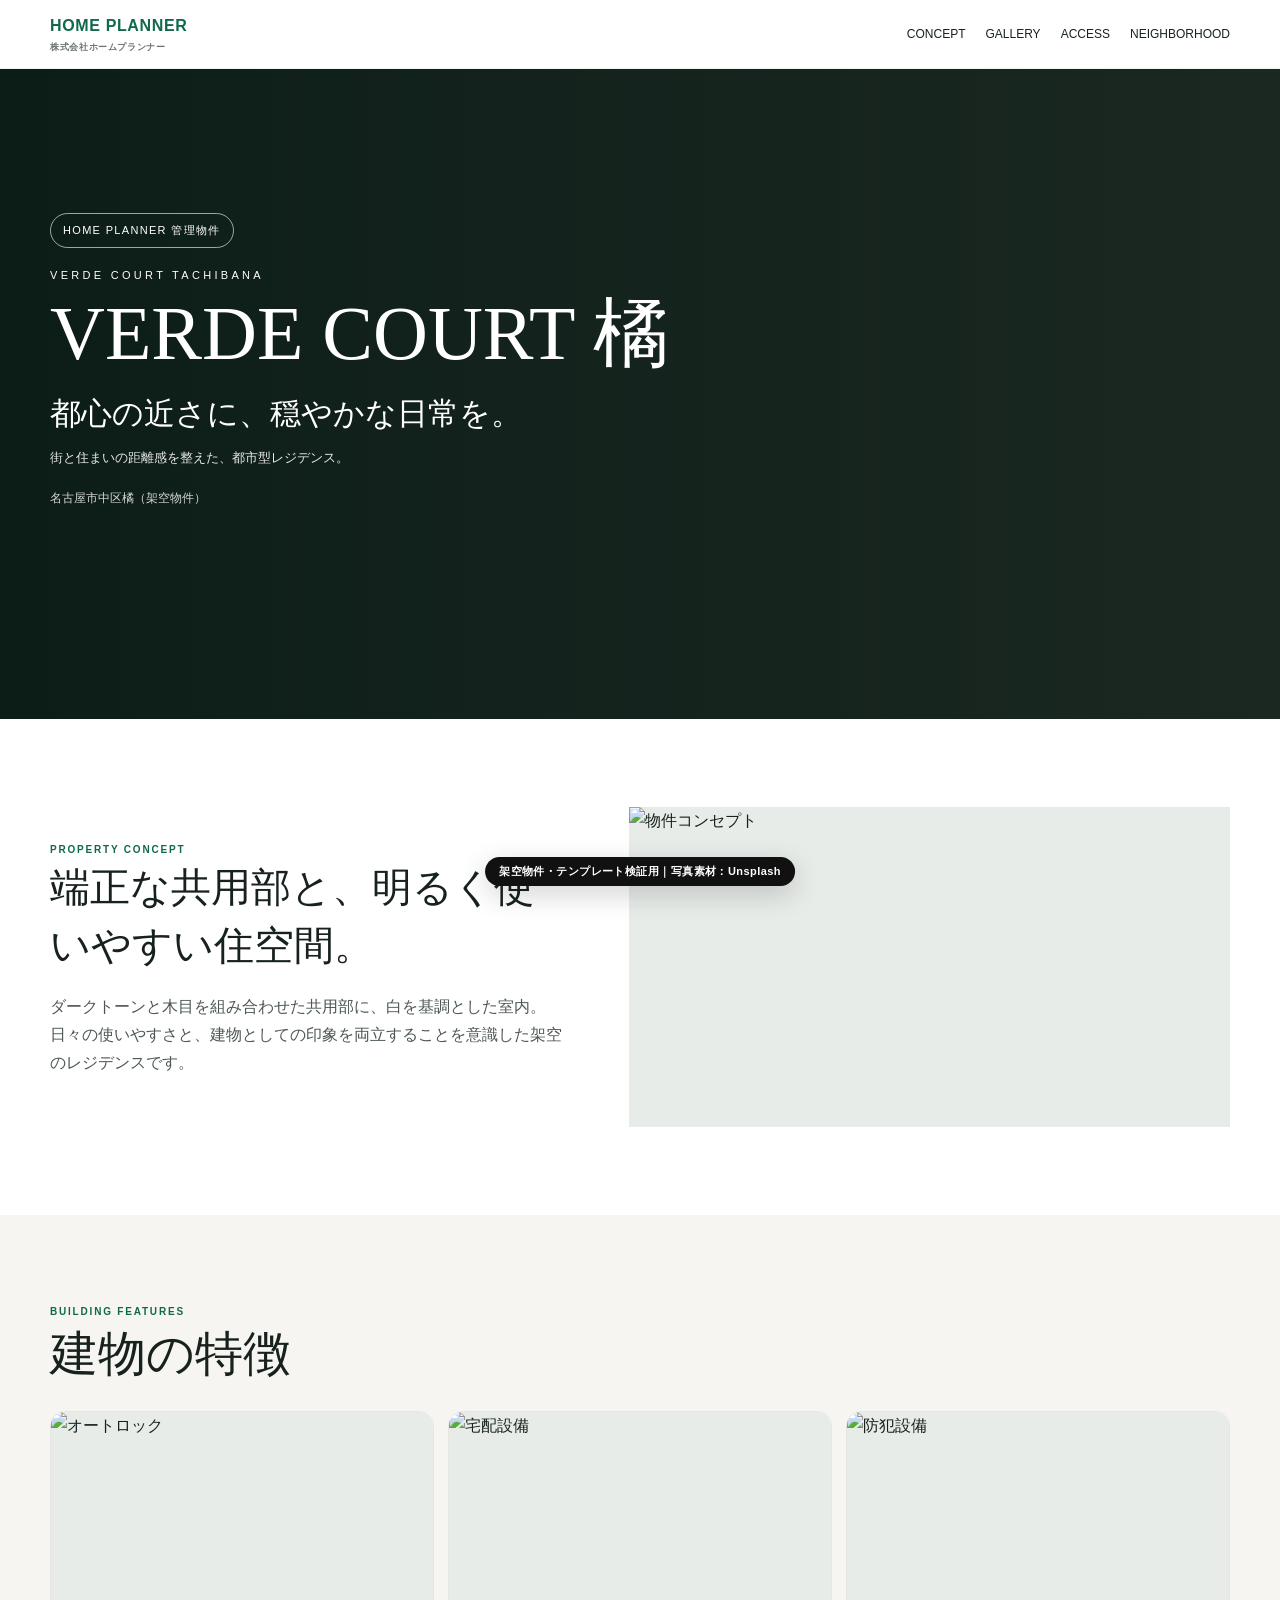
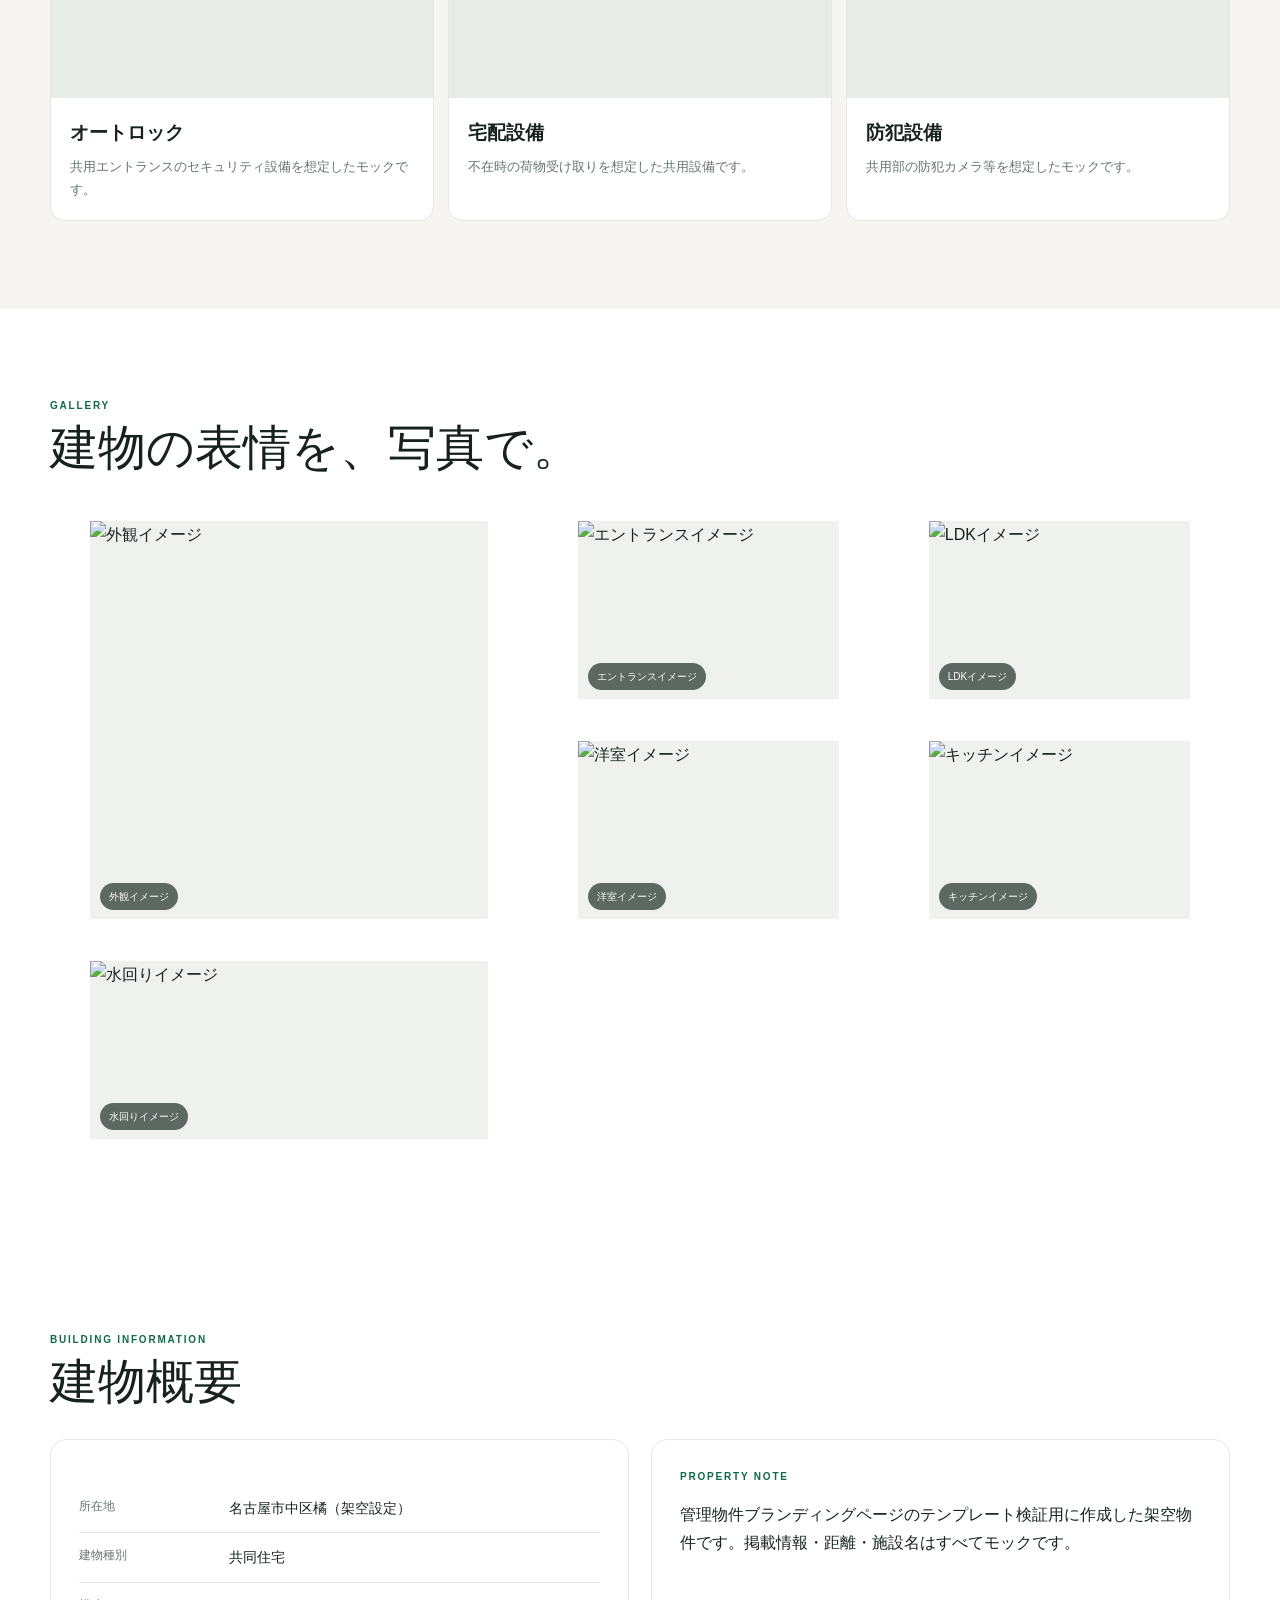
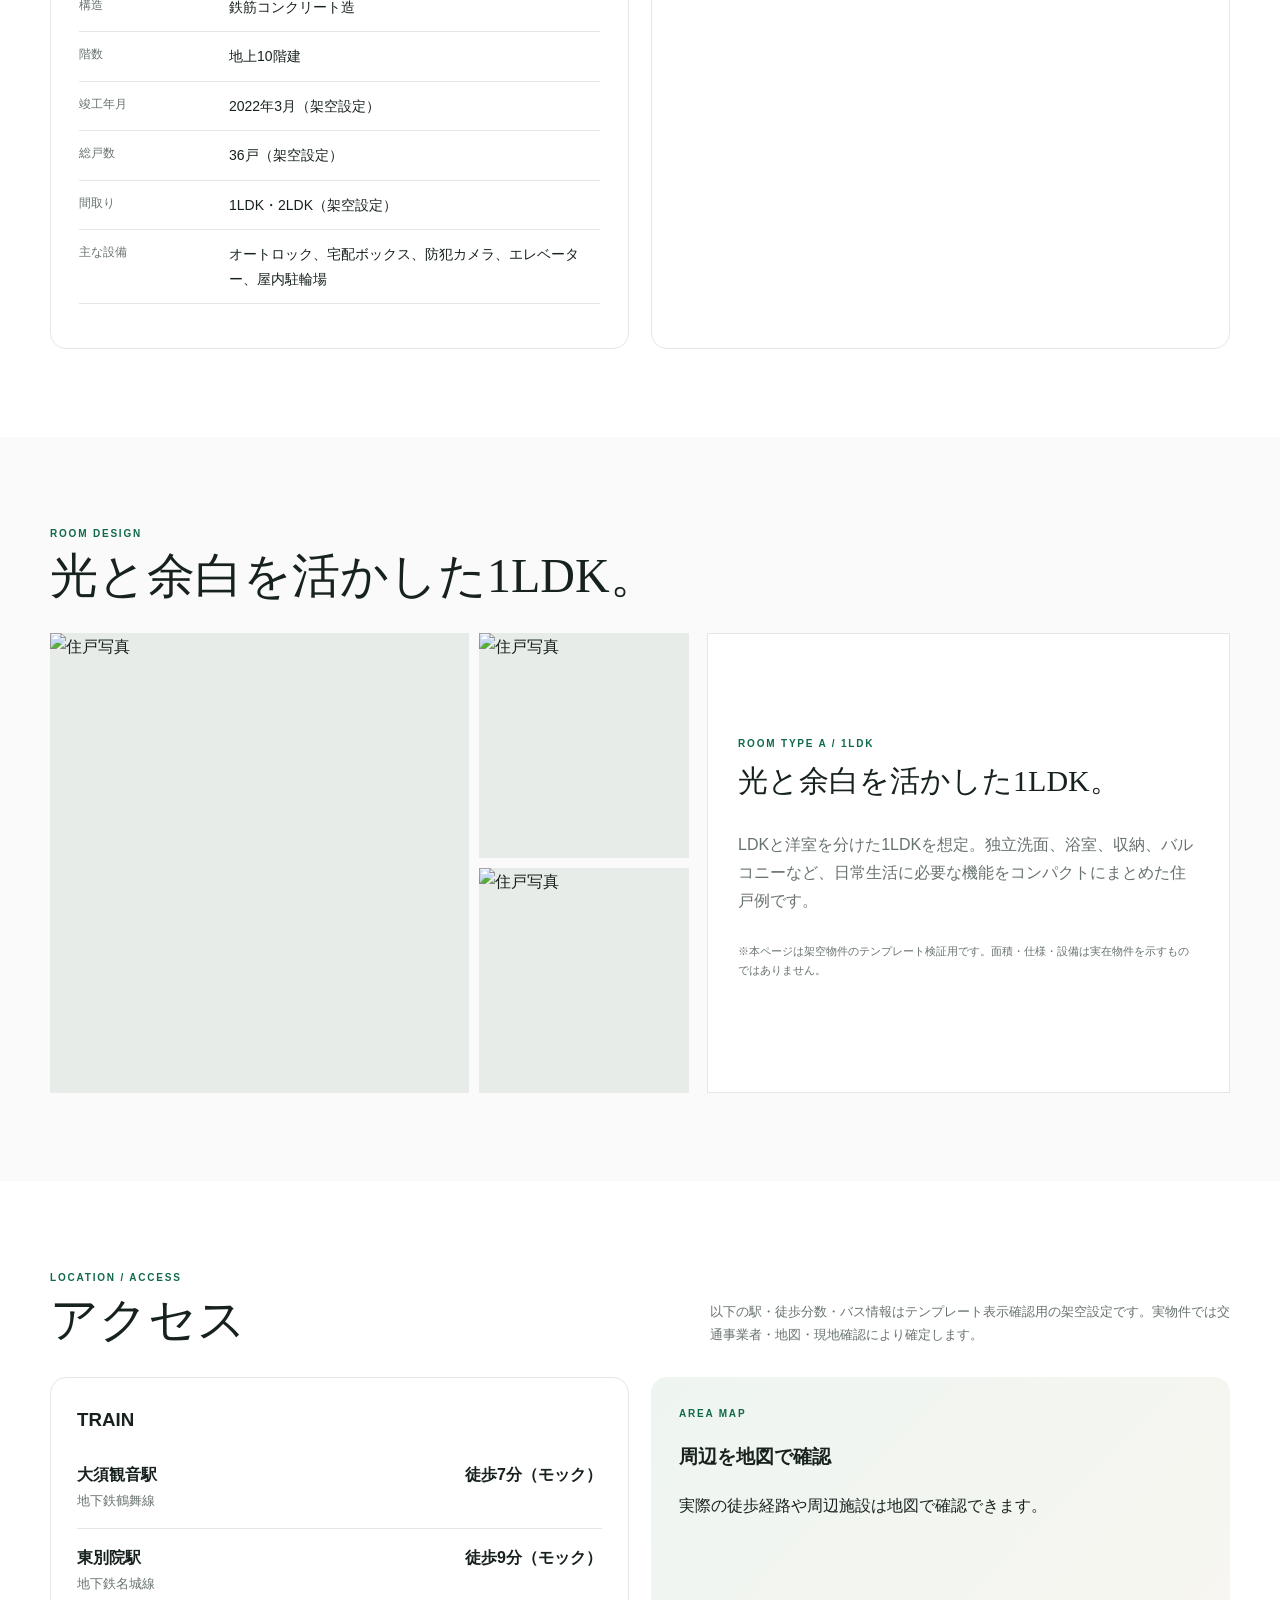
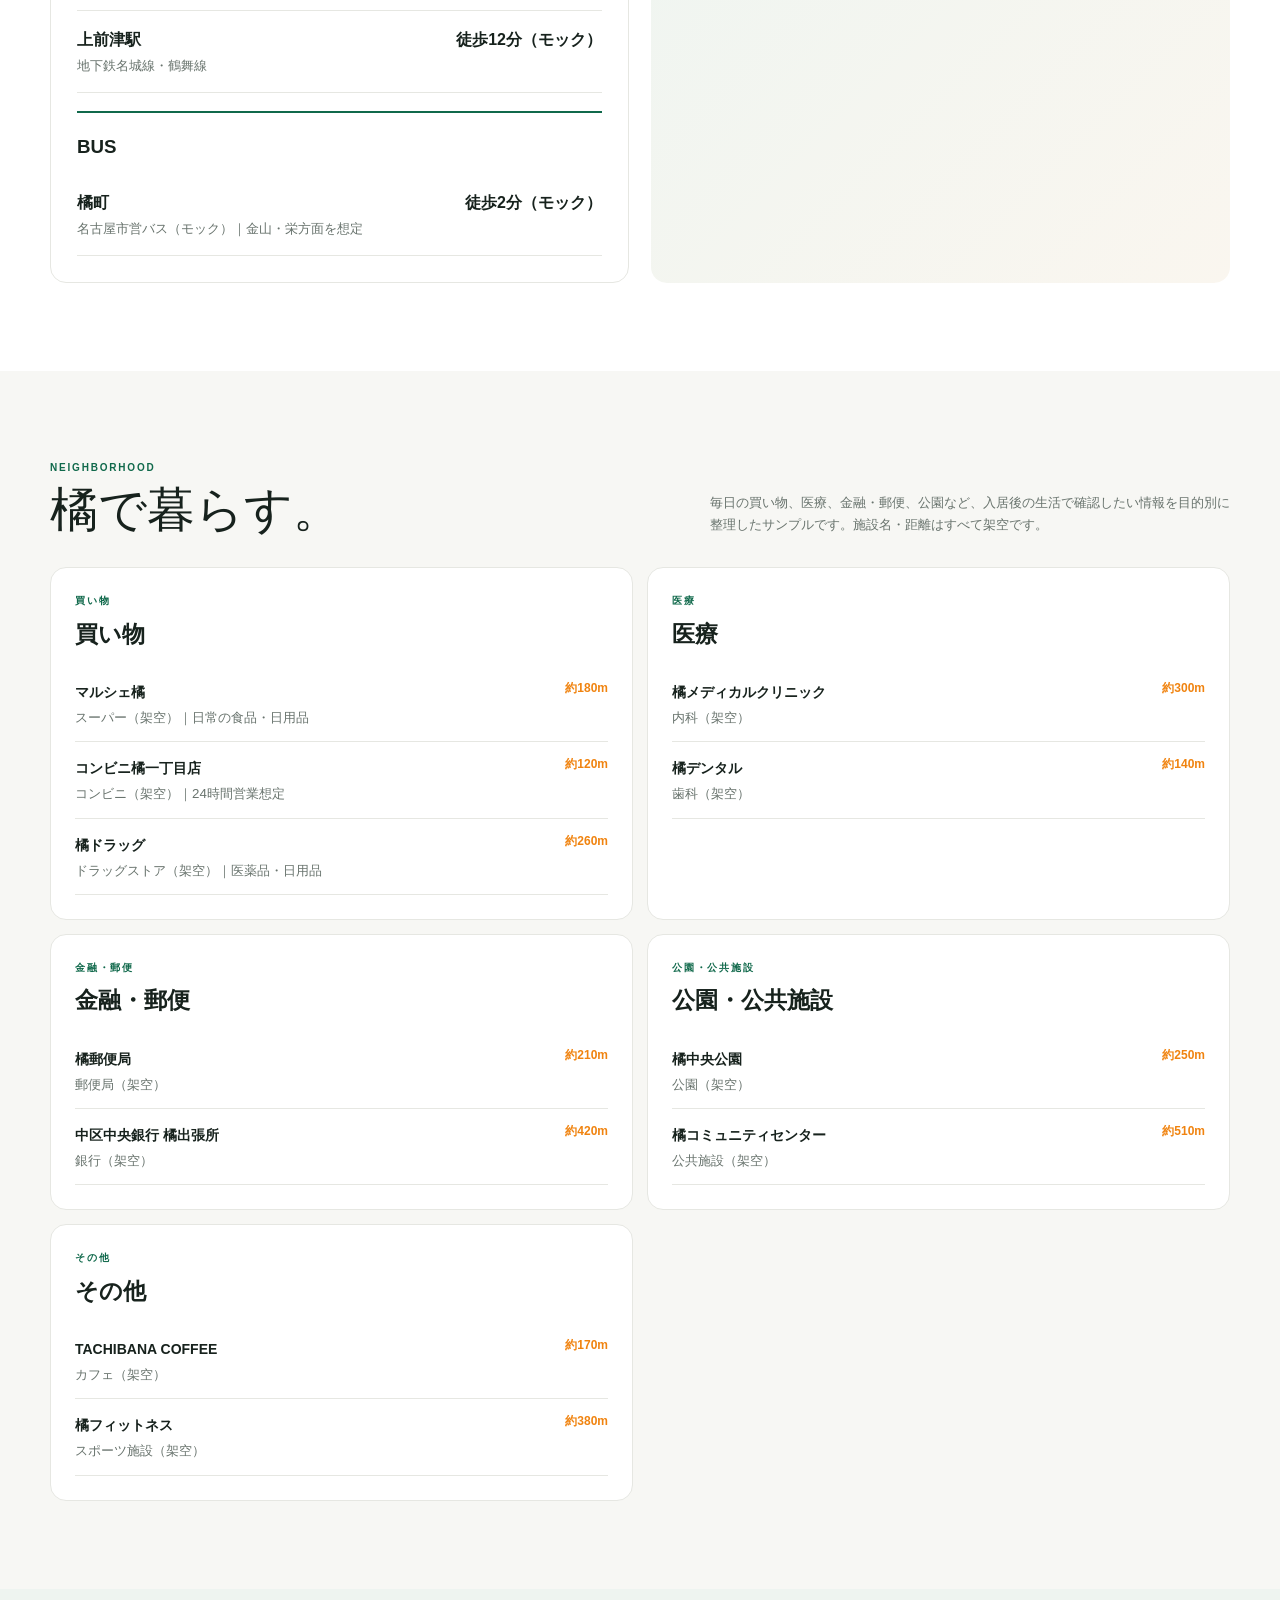
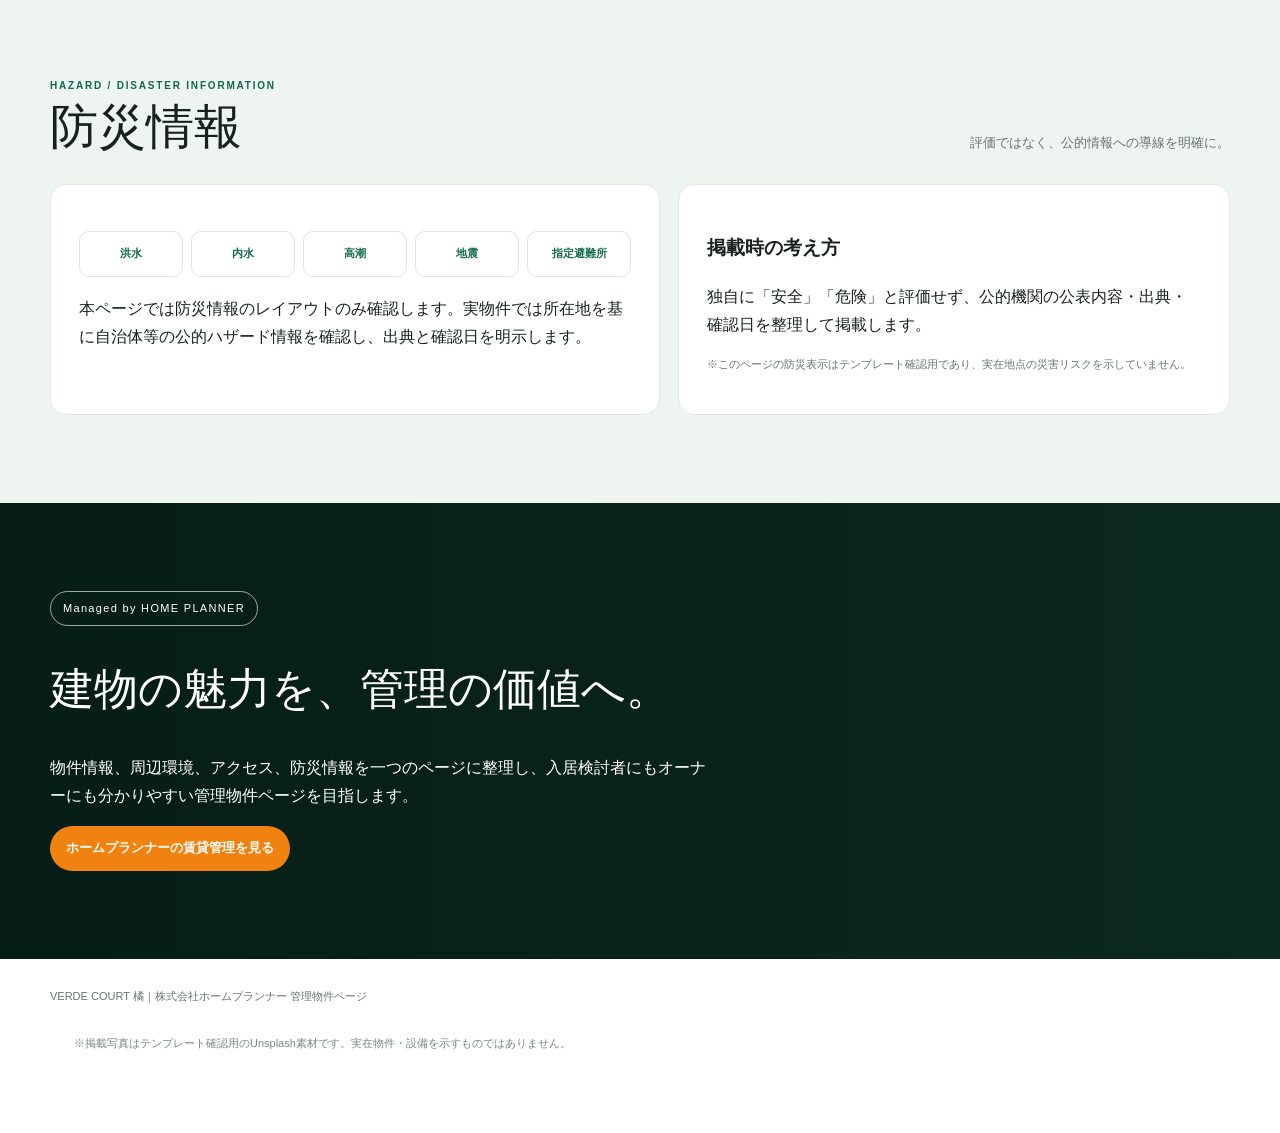
==== commit 418b3022: "Fix mock page to load stock photo URLs" ====
--- a/mock-verde-court.html
+++ b/mock-verde-court.html
@@ -8,13 +8,15 @@
 <link rel="stylesheet" href="property-template.css">
 <style>
 .mock-banner{position:fixed;z-index:120;left:50%;bottom:14px;transform:translateX(-50%);background:#111;color:#fff;padding:8px 14px;border-radius:999px;font:700 11px/1.2 -apple-system,BlinkMacSystemFont,"Segoe UI",sans-serif;letter-spacing:.04em;box-shadow:0 8px 28px rgba(0,0,0,.18)}
+.mock-credit{max-width:1180px;margin:0 auto;padding:0 24px 80px;color:#7b857f;font:11px/1.7 -apple-system,BlinkMacSystemFont,"Segoe UI",sans-serif}
 @media(max-width:700px){.mock-banner{bottom:8px;width:calc(100% - 24px);text-align:center}}
 </style>
 </head>
 <body>
 <div class="mock-banner">架空物件・テンプレート検証用｜写真素材：Unsplash</div>
 <div id="propertyApp"></div>
-<script>window.PROPERTY_DATA={"propertyName":"VERDE COURT 橘","propertyNameEn":"VERDE COURT TACHIBANA","slug":"verde-court-tachibana-mock","areaLabel":"名古屋市中区橘（架空物件）","metaDescription":"管理物件ブランディングページのテンプレート検証用に作成した架空物件です。掲載情報・距離・施設名はすべてモックです。","heroCatch":"都心の近さに、穏やかな日常を。","heroSub":"街と住まいの距離感を整えた、都市型レジデンス。","heroImage":"data:image/svg+xml;charset=UTF-8,%3Csvg%20xmlns%3D%22http%3A%2F%2Fwww.w3.org%2F2000%2Fsvg%22%20width%3D%221600%22%20height%3D%221000%22%20viewBox%3D%220%200%201600%201000%22%3E%0A%20%20%3Cdefs%3E%3ClinearGradient%20id%3D%22g%22%20x1%3D%220%22%20y1%3D%220%22%20x2%3D%221%22%20y2%3D%221%22%3E%3Cstop%20stop-color%3D%22%230d5b45%22%2F%3E%3Cstop%20offset%3D%221%22%20stop-color%3D%22%23d68a3a%22%2F%3E%3C%2FlinearGradient%3E%3C%2Fdefs%3E%0A%20%20%3Crect%20width%3D%221600%22%20height%3D%221000%22%20fill%3D%22url(%23g)%22%2F%3E%0A%20%20%3Cg%20opacity%3D%22.18%22%20fill%3D%22none%22%20stroke%3D%22%23fff%22%20stroke-width%3D%2210%22%3E%0A%20%20%20%20%3Crect%20x%3D%22160%22%20y%3D%22160%22%20width%3D%22360%22%20height%3D%22660%22%20rx%3D%228%22%2F%3E%3Crect%20x%3D%22560%22%20y%3D%22260%22%20width%3D%22520%22%20height%3D%22560%22%20rx%3D%228%22%2F%3E%3Crect%20x%3D%221120%22%20y%3D%22110%22%20width%3D%22300%22%20height%3D%22710%22%20rx%3D%228%22%2F%3E%0A%20%20%20%20%3Cline%20x1%3D%22210%22%20y1%3D%22250%22%20x2%3D%22470%22%20y2%3D%22250%22%2F%3E%3Cline%20x1%3D%22210%22%20y1%3D%22350%22%20x2%3D%22470%22%20y2%3D%22350%22%2F%3E%3Cline%20x1%3D%22210%22%20y1%3D%22450%22%20x2%3D%22470%22%20y2%3D%22450%22%2F%3E%0A%20%20%20%20%3Cline%20x1%3D%22620%22%20y1%3D%22350%22%20x2%3D%221020%22%20y2%3D%22350%22%2F%3E%3Cline%20x1%3D%22620%22%20y1%3D%22470%22%20x2%3D%221020%22%20y2%3D%22470%22%2F%3E%0A%20%20%3C%2Fg%3E%0A%20%20%3Ctext%20x%3D%2280%22%20y%3D%22820%22%20fill%3D%22%23fff%22%20font-size%3D%2266%22%20font-family%3D%22Arial%2C%20sans-serif%22%20font-weight%3D%22700%22%3EVERDE%20COURT%3C%2Ftext%3E%0A%20%20%3Ctext%20x%3D%2284%22%20y%3D%22885%22%20fill%3D%22%23fff%22%20opacity%3D%22.82%22%20font-size%3D%2228%22%20font-family%3D%22Arial%2C%20sans-serif%22%3EUrban%20residence%20exterior%20concept%3C%2Ftext%3E%0A%20%20%3Ctext%20x%3D%2284%22%20y%3D%22940%22%20fill%3D%22%23fff%22%20opacity%3D%22.55%22%20font-size%3D%2220%22%20font-family%3D%22Arial%2C%20sans-serif%22%3EMOCK%20VISUAL%20%2F%20TEMPLATE%20TEST%3C%2Ftext%3E%0A%3C%2Fsvg%3E","conceptHeading":"端正な共用部と、明るく使いやすい住空間。","conceptBody":"ダークトーンと木目を組み合わせた共用部に、白を基調とした室内。日々の使いやすさと、建物としての印象を両立することを意識した架空のレジデンスです。","conceptImage":"data:image/svg+xml;charset=UTF-8,%3Csvg%20xmlns%3D%22http%3A%2F%2Fwww.w3.org%2F2000%2Fsvg%22%20width%3D%221600%22%20height%3D%221000%22%20viewBox%3D%220%200%201600%201000%22%3E%0A%20%20%3Cdefs%3E%3ClinearGradient%20id%3D%22g%22%20x1%3D%220%22%20y1%3D%220%22%20x2%3D%221%22%20y2%3D%221%22%3E%3Cstop%20stop-color%3D%22%23224137%22%2F%3E%3Cstop%20offset%3D%221%22%20stop-color%3D%22%23b89367%22%2F%3E%3C%2FlinearGradient%3E%3C%2Fdefs%3E%0A%20%20%3Crect%20width%3D%221600%22%20height%3D%221000%22%20fill%3D%22url(%23g)%22%2F%3E%0A%20%20%3Cg%20opacity%3D%22.18%22%20fill%3D%22none%22%20stroke%3D%22%23fff%22%20stroke-width%3D%2210%22%3E%0A%20%20%20%20%3Crect%20x%3D%22160%22%20y%3D%22160%22%20width%3D%22360%22%20height%3D%22660%22%20rx%3D%228%22%2F%3E%3Crect%20x%3D%22560%22%20y%3D%22260%22%20width%3D%22520%22%20height%3D%22560%22%20rx%3D%228%22%2F%3E%3Crect%20x%3D%221120%22%20y%3D%22110%22%20width%3D%22300%22%20height%3D%22710%22%20rx%3D%228%22%2F%3E%0A%20%20%20%20%3Cline%20x1%3D%22210%22%20y1%3D%22250%22%20x2%3D%22470%22%20y2%3D%22250%22%2F%3E%3Cline%20x1%3D%22210%22%20y1%3D%22350%22%20x2%3D%22470%22%20y2%3D%22350%22%2F%3E%3Cline%20x1%3D%22210%22%20y1%3D%22450%22%20x2%3D%22470%22%20y2%3D%22450%22%2F%3E%0A%20%20%20%20%3Cline%20x1%3D%22620%22%20y1%3D%22350%22%20x2%3D%221020%22%20y2%3D%22350%22%2F%3E%3Cline%20x1%3D%22620%22%20y1%3D%22470%22%20x2%3D%221020%22%20y2%3D%22470%22%2F%3E%0A%20%20%3C%2Fg%3E%0A%20%20%3Ctext%20x%3D%2280%22%20y%3D%22820%22%20fill%3D%22%23fff%22%20font-size%3D%2266%22%20font-family%3D%22Arial%2C%20sans-serif%22%20font-weight%3D%22700%22%3EENTRANCE%3C%2Ftext%3E%0A%20%20%3Ctext%20x%3D%2284%22%20y%3D%22885%22%20fill%3D%22%23fff%22%20opacity%3D%22.82%22%20font-size%3D%2228%22%20font-family%3D%22Arial%2C%20sans-serif%22%3ECommon%20entrance%20concept%3C%2Ftext%3E%0A%20%20%3Ctext%20x%3D%2284%22%20y%3D%22940%22%20fill%3D%22%23fff%22%20opacity%3D%22.55%22%20font-size%3D%2220%22%20font-family%3D%22Arial%2C%20sans-serif%22%3EMOCK%20VISUAL%20%2F%20TEMPLATE%20TEST%3C%2Ftext%3E%0A%3C%2Fsvg%3E","building":[["所在地","名古屋市中区橘（架空設定）"],["建物種別","共同住宅"],["構造","鉄筋コンクリート造"],["階数","地上10階建"],["竣工年月","2022年3月（架空設定）"],["総戸数","36戸（架空設定）"],["間取り","1LDK・2LDK（架空設定）"],["主な設備","オートロック、宅配ボックス、防犯カメラ、エレベーター、屋内駐輪場"]],"features":[{"title":"オートロック","body":"共用エントランスのセキュリティ設備を想定したモックです。","image":"data:image/svg+xml;charset=UTF-8,%3Csvg%20xmlns%3D%22http%3A%2F%2Fwww.w3.org%2F2000%2Fsvg%22%20width%3D%221600%22%20height%3D%221000%22%20viewBox%3D%220%200%201600%201000%22%3E%0A%20%20%3Cdefs%3E%3ClinearGradient%20id%3D%22g%22%20x1%3D%220%22%20y1%3D%220%22%20x2%3D%221%22%20y2%3D%221%22%3E%3Cstop%20stop-color%3D%22%23183d33%22%2F%3E%3Cstop%20offset%3D%221%22%20stop-color%3D%22%23768b83%22%2F%3E%3C%2FlinearGradient%3E%3C%2Fdefs%3E%0A%20%20%3Crect%20width%3D%221600%22%20height%3D%221000%22%20fill%3D%22url(%23g)%22%2F%3E%0A%20%20%3Cg%20opacity%3D%22.18%22%20fill%3D%22none%22%20stroke%3D%22%23fff%22%20stroke-width%3D%2210%22%3E%0A%20%20%20%20%3Crect%20x%3D%22160%22%20y%3D%22160%22%20width%3D%22360%22%20height%3D%22660%22%20rx%3D%228%22%2F%3E%3Crect%20x%3D%22560%22%20y%3D%22260%22%20width%3D%22520%22%20height%3D%22560%22%20rx%3D%228%22%2F%3E%3Crect%20x%3D%221120%22%20y%3D%22110%22%20width%3D%22300%22%20height%3D%22710%22%20rx%3D%228%22%2F%3E%0A%20%20%20%20%3Cline%20x1%3D%22210%22%20y1%3D%22250%22%20x2%3D%22470%22%20y2%3D%22250%22%2F%3E%3Cline%20x1%3D%22210%22%20y1%3D%22350%22%20x2%3D%22470%22%20y2%3D%22350%22%2F%3E%3Cline%20x1%3D%22210%22%20y1%3D%22450%22%20x2%3D%22470%22%20y2%3D%22450%22%2F%3E%0A%20%20%20%20%3Cline%20x1%3D%22620%22%20y1%3D%22350%22%20x2%3D%221020%22%20y2%3D%22350%22%2F%3E%3Cline%20x1%3D%22620%22%20y1%3D%22470%22%20x2%3D%221020%22%20y2%3D%22470%22%2F%3E%0A%20%20%3C%2Fg%3E%0A%20%20%3Ctext%20x%3D%2280%22%20y%3D%22820%22%20fill%3D%22%23fff%22%20font-size%3D%2266%22%20font-family%3D%22Arial%2C%20sans-serif%22%20font-weight%3D%22700%22%3EAUTO%20LOCK%3C%2Ftext%3E%0A%20%20%3Ctext%20x%3D%2284%22%20y%3D%22885%22%20fill%3D%22%23fff%22%20opacity%3D%22.82%22%20font-size%3D%2228%22%20font-family%3D%22Arial%2C%20sans-serif%22%3ESecurity%20entrance%20concept%3C%2Ftext%3E%0A%20%20%3Ctext%20x%3D%2284%22%20y%3D%22940%22%20fill%3D%22%23fff%22%20opacity%3D%22.55%22%20font-size%3D%2220%22%20font-family%3D%22Arial%2C%20sans-serif%22%3EMOCK%20VISUAL%20%2F%20TEMPLATE%20TEST%3C%2Ftext%3E%0A%3C%2Fsvg%3E"},{"title":"宅配ボックス","body":"不在時の荷物受け取りを想定した共用設備です。","image":"data:image/svg+xml;charset=UTF-8,%3Csvg%20xmlns%3D%22http%3A%2F%2Fwww.w3.org%2F2000%2Fsvg%22%20width%3D%221600%22%20height%3D%221000%22%20viewBox%3D%220%200%201600%201000%22%3E%0A%20%20%3Cdefs%3E%3ClinearGradient%20id%3D%22g%22%20x1%3D%220%22%20y1%3D%220%22%20x2%3D%221%22%20y2%3D%221%22%3E%3Cstop%20stop-color%3D%22%236a4e32%22%2F%3E%3Cstop%20offset%3D%221%22%20stop-color%3D%22%23d4b38b%22%2F%3E%3C%2FlinearGradient%3E%3C%2Fdefs%3E%0A%20%20%3Crect%20width%3D%221600%22%20height%3D%221000%22%20fill%3D%22url(%23g)%22%2F%3E%0A%20%20%3Cg%20opacity%3D%22.18%22%20fill%3D%22none%22%20stroke%3D%22%23fff%22%20stroke-width%3D%2210%22%3E%0A%20%20%20%20%3Crect%20x%3D%22160%22%20y%3D%22160%22%20width%3D%22360%22%20height%3D%22660%22%20rx%3D%228%22%2F%3E%3Crect%20x%3D%22560%22%20y%3D%22260%22%20width%3D%22520%22%20height%3D%22560%22%20rx%3D%228%22%2F%3E%3Crect%20x%3D%221120%22%20y%3D%22110%22%20width%3D%22300%22%20height%3D%22710%22%20rx%3D%228%22%2F%3E%0A%20%20%20%20%3Cline%20x1%3D%22210%22%20y1%3D%22250%22%20x2%3D%22470%22%20y2%3D%22250%22%2F%3E%3Cline%20x1%3D%22210%22%20y1%3D%22350%22%20x2%3D%22470%22%20y2%3D%22350%22%2F%3E%3Cline%20x1%3D%22210%22%20y1%3D%22450%22%20x2%3D%22470%22%20y2%3D%22450%22%2F%3E%0A%20%20%20%20%3Cline%20x1%3D%22620%22%20y1%3D%22350%22%20x2%3D%221020%22%20y2%3D%22350%22%2F%3E%3Cline%20x1%3D%22620%22%20y1%3D%22470%22%20x2%3D%221020%22%20y2%3D%22470%22%2F%3E%0A%20%20%3C%2Fg%3E%0A%20%20%3Ctext%20x%3D%2280%22%20y%3D%22820%22%20fill%3D%22%23fff%22%20font-size%3D%2266%22%20font-family%3D%22Arial%2C%20sans-serif%22%20font-weight%3D%22700%22%3EDELIVERY%20BOX%3C%2Ftext%3E%0A%20%20%3Ctext%20x%3D%2284%22%20y%3D%22885%22%20fill%3D%22%23fff%22%20opacity%3D%22.82%22%20font-size%3D%2228%22%20font-family%3D%22Arial%2C%20sans-serif%22%3EShared%20facility%20concept%3C%2Ftext%3E%0A%20%20%3Ctext%20x%3D%2284%22%20y%3D%22940%22%20fill%3D%22%23fff%22%20opacity%3D%22.55%22%20font-size%3D%2220%22%20font-family%3D%22Arial%2C%20sans-serif%22%3EMOCK%20VISUAL%20%2F%20TEMPLATE%20TEST%3C%2Ftext%3E%0A%3C%2Fsvg%3E"},{"title":"屋内駐輪場","body":"日常使いしやすい共用駐輪スペースを想定しています。","image":"data:image/svg+xml;charset=UTF-8,%3Csvg%20xmlns%3D%22http%3A%2F%2Fwww.w3.org%2F2000%2Fsvg%22%20width%3D%221600%22%20height%3D%221000%22%20viewBox%3D%220%200%201600%201000%22%3E%0A%20%20%3Cdefs%3E%3ClinearGradient%20id%3D%22g%22%20x1%3D%220%22%20y1%3D%220%22%20x2%3D%221%22%20y2%3D%221%22%3E%3Cstop%20stop-color%3D%22%234a5d55%22%2F%3E%3Cstop%20offset%3D%221%22%20stop-color%3D%22%23a7b6ad%22%2F%3E%3C%2FlinearGradient%3E%3C%2Fdefs%3E%0A%20%20%3Crect%20width%3D%221600%22%20height%3D%221000%22%20fill%3D%22url(%23g)%22%2F%3E%0A%20%20%3Cg%20opacity%3D%22.18%22%20fill%3D%22none%22%20stroke%3D%22%23fff%22%20stroke-width%3D%2210%22%3E%0A%20%20%20%20%3Crect%20x%3D%22160%22%20y%3D%22160%22%20width%3D%22360%22%20height%3D%22660%22%20rx%3D%228%22%2F%3E%3Crect%20x%3D%22560%22%20y%3D%22260%22%20width%3D%22520%22%20height%3D%22560%22%20rx%3D%228%22%2F%3E%3Crect%20x%3D%221120%22%20y%3D%22110%22%20width%3D%22300%22%20height%3D%22710%22%20rx%3D%228%22%2F%3E%0A%20%20%20%20%3Cline%20x1%3D%22210%22%20y1%3D%22250%22%20x2%3D%22470%22%20y2%3D%22250%22%2F%3E%3Cline%20x1%3D%22210%22%20y1%3D%22350%22%20x2%3D%22470%22%20y2%3D%22350%22%2F%3E%3Cline%20x1%3D%22210%22%20y1%3D%22450%22%20x2%3D%22470%22%20y2%3D%22450%22%2F%3E%0A%20%20%20%20%3Cline%20x1%3D%22620%22%20y1%3D%22350%22%20x2%3D%221020%22%20y2%3D%22350%22%2F%3E%3Cline%20x1%3D%22620%22%20y1%3D%22470%22%20x2%3D%221020%22%20y2%3D%22470%22%2F%3E%0A%20%20%3C%2Fg%3E%0A%20%20%3Ctext%20x%3D%2280%22%20y%3D%22820%22%20fill%3D%22%23fff%22%20font-size%3D%2266%22%20font-family%3D%22Arial%2C%20sans-serif%22%20font-weight%3D%22700%22%3EBICYCLE%20SPACE%3C%2Ftext%3E%0A%20%20%3Ctext%20x%3D%2284%22%20y%3D%22885%22%20fill%3D%22%23fff%22%20opacity%3D%22.82%22%20font-size%3D%2228%22%20font-family%3D%22Arial%2C%20sans-serif%22%3EIndoor%20bicycle%20parking%20concept%3C%2Ftext%3E%0A%20%20%3Ctext%20x%3D%2284%22%20y%3D%22940%22%20fill%3D%22%23fff%22%20opacity%3D%22.55%22%20font-size%3D%2220%22%20font-family%3D%22Arial%2C%20sans-serif%22%3EMOCK%20VISUAL%20%2F%20TEMPLATE%20TEST%3C%2Ftext%3E%0A%3C%2Fsvg%3E"}],"gallery":[{"caption":"外観イメージ","image":"data:image/svg+xml;charset=UTF-8,%3Csvg%20xmlns%3D%22http%3A%2F%2Fwww.w3.org%2F2000%2Fsvg%22%20width%3D%221600%22%20height%3D%221000%22%20viewBox%3D%220%200%201600%201000%22%3E%0A%20%20%3Cdefs%3E%3ClinearGradient%20id%3D%22g%22%20x1%3D%220%22%20y1%3D%220%22%20x2%3D%221%22%20y2%3D%221%22%3E%3Cstop%20stop-color%3D%22%23145f48%22%2F%3E%3Cstop%20offset%3D%221%22%20stop-color%3D%22%23e39a4b%22%2F%3E%3C%2FlinearGradient%3E%3C%2Fdefs%3E%0A%20%20%3Crect%20width%3D%221600%22%20height%3D%221000%22%20fill%3D%22url(%23g)%22%2F%3E%0A%20%20%3Cg%20opacity%3D%22.18%22%20fill%3D%22none%22%20stroke%3D%22%23fff%22%20stroke-width%3D%2210%22%3E%0A%20%20%20%20%3Crect%20x%3D%22160%22%20y%3D%22160%22%20width%3D%22360%22%20height%3D%22660%22%20rx%3D%228%22%2F%3E%3Crect%20x%3D%22560%22%20y%3D%22260%22%20width%3D%22520%22%20height%3D%22560%22%20rx%3D%228%22%2F%3E%3Crect%20x%3D%221120%22%20y%3D%22110%22%20width%3D%22300%22%20height%3D%22710%22%20rx%3D%228%22%2F%3E%0A%20%20%20%20%3Cline%20x1%3D%22210%22%20y1%3D%22250%22%20x2%3D%22470%22%20y2%3D%22250%22%2F%3E%3Cline%20x1%3D%22210%22%20y1%3D%22350%22%20x2%3D%22470%22%20y2%3D%22350%22%2F%3E%3Cline%20x1%3D%22210%22%20y1%3D%22450%22%20x2%3D%22470%22%20y2%3D%22450%22%2F%3E%0A%20%20%20%20%3Cline%20x1%3D%22620%22%20y1%3D%22350%22%20x2%3D%221020%22%20y2%3D%22350%22%2F%3E%3Cline%20x1%3D%22620%22%20y1%3D%22470%22%20x2%3D%221020%22%20y2%3D%22470%22%2F%3E%0A%20%20%3C%2Fg%3E%0A%20%20%3Ctext%20x%3D%2280%22%20y%3D%22820%22%20fill%3D%22%23fff%22%20font-size%3D%2266%22%20font-family%3D%22Arial%2C%20sans-serif%22%20font-weight%3D%22700%22%3EEXTERIOR%3C%2Ftext%3E%0A%20%20%3Ctext%20x%3D%2284%22%20y%3D%22885%22%20fill%3D%22%23fff%22%20opacity%3D%22.82%22%20font-size%3D%2228%22%20font-family%3D%22Arial%2C%20sans-serif%22%3EFacade%20concept%3C%2Ftext%3E%0A%20%20%3Ctext%20x%3D%2284%22%20y%3D%22940%22%20fill%3D%22%23fff%22%20opacity%3D%22.55%22%20font-size%3D%2220%22%20font-family%3D%22Arial%2C%20sans-serif%22%3EMOCK%20VISUAL%20%2F%20TEMPLATE%20TEST%3C%2Ftext%3E%0A%3C%2Fsvg%3E"},{"caption":"エントランスイメージ","image":"data:image/svg+xml;charset=UTF-8,%3Csvg%20xmlns%3D%22http%3A%2F%2Fwww.w3.org%2F2000%2Fsvg%22%20width%3D%221600%22%20height%3D%221000%22%20viewBox%3D%220%200%201600%201000%22%3E%0A%20%20%3Cdefs%3E%3ClinearGradient%20id%3D%22g%22%20x1%3D%220%22%20y1%3D%220%22%20x2%3D%221%22%20y2%3D%221%22%3E%3Cstop%20stop-color%3D%22%23253c35%22%2F%3E%3Cstop%20offset%3D%221%22%20stop-color%3D%22%23bfa079%22%2F%3E%3C%2FlinearGradient%3E%3C%2Fdefs%3E%0A%20%20%3Crect%20width%3D%221600%22%20height%3D%221000%22%20fill%3D%22url(%23g)%22%2F%3E%0A%20%20%3Cg%20opacity%3D%22.18%22%20fill%3D%22none%22%20stroke%3D%22%23fff%22%20stroke-width%3D%2210%22%3E%0A%20%20%20%20%3Crect%20x%3D%22160%22%20y%3D%22160%22%20width%3D%22360%22%20height%3D%22660%22%20rx%3D%228%22%2F%3E%3Crect%20x%3D%22560%22%20y%3D%22260%22%20width%3D%22520%22%20height%3D%22560%22%20rx%3D%228%22%2F%3E%3Crect%20x%3D%221120%22%20y%3D%22110%22%20width%3D%22300%22%20height%3D%22710%22%20rx%3D%228%22%2F%3E%0A%20%20%20%20%3Cline%20x1%3D%22210%22%20y1%3D%22250%22%20x2%3D%22470%22%20y2%3D%22250%22%2F%3E%3Cline%20x1%3D%22210%22%20y1%3D%22350%22%20x2%3D%22470%22%20y2%3D%22350%22%2F%3E%3Cline%20x1%3D%22210%22%20y1%3D%22450%22%20x2%3D%22470%22%20y2%3D%22450%22%2F%3E%0A%20%20%20%20%3Cline%20x1%3D%22620%22%20y1%3D%22350%22%20x2%3D%221020%22%20y2%3D%22350%22%2F%3E%3Cline%20x1%3D%22620%22%20y1%3D%22470%22%20x2%3D%221020%22%20y2%3D%22470%22%2F%3E%0A%20%20%3C%2Fg%3E%0A%20%20%3Ctext%20x%3D%2280%22%20y%3D%22820%22%20fill%3D%22%23fff%22%20font-size%3D%2266%22%20font-family%3D%22Arial%2C%20sans-serif%22%20font-weight%3D%22700%22%3EENTRANCE%3C%2Ftext%3E%0A%20%20%3Ctext%20x%3D%2284%22%20y%3D%22885%22%20fill%3D%22%23fff%22%20opacity%3D%22.82%22%20font-size%3D%2228%22%20font-family%3D%22Arial%2C%20sans-serif%22%3EEntrance%20concept%3C%2Ftext%3E%0A%20%20%3Ctext%20x%3D%2284%22%20y%3D%22940%22%20fill%3D%22%23fff%22%20opacity%3D%22.55%22%20font-size%3D%2220%22%20font-family%3D%22Arial%2C%20sans-serif%22%3EMOCK%20VISUAL%20%2F%20TEMPLATE%20TEST%3C%2Ftext%3E%0A%3C%2Fsvg%3E"},{"caption":"LDKイメージ","image":"data:image/svg+xml;charset=UTF-8,%3Csvg%20xmlns%3D%22http%3A%2F%2Fwww.w3.org%2F2000%2Fsvg%22%20width%3D%221600%22%20height%3D%221000%22%20viewBox%3D%220%200%201600%201000%22%3E%0A%20%20%3Cdefs%3E%3ClinearGradient%20id%3D%22g%22%20x1%3D%220%22%20y1%3D%220%22%20x2%3D%221%22%20y2%3D%221%22%3E%3Cstop%20stop-color%3D%22%23d7d3cb%22%2F%3E%3Cstop%20offset%3D%221%22%20stop-color%3D%22%237f8e87%22%2F%3E%3C%2FlinearGradient%3E%3C%2Fdefs%3E%0A%20%20%3Crect%20width%3D%221600%22%20height%3D%221000%22%20fill%3D%22url(%23g)%22%2F%3E%0A%20%20%3Cg%20opacity%3D%22.18%22%20fill%3D%22none%22%20stroke%3D%22%23fff%22%20stroke-width%3D%2210%22%3E%0A%20%20%20%20%3Crect%20x%3D%22160%22%20y%3D%22160%22%20width%3D%22360%22%20height%3D%22660%22%20rx%3D%228%22%2F%3E%3Crect%20x%3D%22560%22%20y%3D%22260%22%20width%3D%22520%22%20height%3D%22560%22%20rx%3D%228%22%2F%3E%3Crect%20x%3D%221120%22%20y%3D%22110%22%20width%3D%22300%22%20height%3D%22710%22%20rx%3D%228%22%2F%3E%0A%20%20%20%20%3Cline%20x1%3D%22210%22%20y1%3D%22250%22%20x2%3D%22470%22%20y2%3D%22250%22%2F%3E%3Cline%20x1%3D%22210%22%20y1%3D%22350%22%20x2%3D%22470%22%20y2%3D%22350%22%2F%3E%3Cline%20x1%3D%22210%22%20y1%3D%22450%22%20x2%3D%22470%22%20y2%3D%22450%22%2F%3E%0A%20%20%20%20%3Cline%20x1%3D%22620%22%20y1%3D%22350%22%20x2%3D%221020%22%20y2%3D%22350%22%2F%3E%3Cline%20x1%3D%22620%22%20y1%3D%22470%22%20x2%3D%221020%22%20y2%3D%22470%22%2F%3E%0A%20%20%3C%2Fg%3E%0A%20%20%3Ctext%20x%3D%2280%22%20y%3D%22820%22%20fill%3D%22%23fff%22%20font-size%3D%2266%22%20font-family%3D%22Arial%2C%20sans-serif%22%20font-weight%3D%22700%22%3ELIVING%20DINING%3C%2Ftext%3E%0A%20%20%3Ctext%20x%3D%2284%22%20y%3D%22885%22%20fill%3D%22%23fff%22%20opacity%3D%22.82%22%20font-size%3D%2228%22%20font-family%3D%22Arial%2C%20sans-serif%22%3ERoom%20concept%3C%2Ftext%3E%0A%20%20%3Ctext%20x%3D%2284%22%20y%3D%22940%22%20fill%3D%22%23fff%22%20opacity%3D%22.55%22%20font-size%3D%2220%22%20font-family%3D%22Arial%2C%20sans-serif%22%3EMOCK%20VISUAL%20%2F%20TEMPLATE%20TEST%3C%2Ftext%3E%0A%3C%2Fsvg%3E"},{"caption":"洋室イメージ","image":"data:image/svg+xml;charset=UTF-8,%3Csvg%20xmlns%3D%22http%3A%2F%2Fwww.w3.org%2F2000%2Fsvg%22%20width%3D%221600%22%20height%3D%221000%22%20viewBox%3D%220%200%201600%201000%22%3E%0A%20%20%3Cdefs%3E%3ClinearGradient%20id%3D%22g%22%20x1%3D%220%22%20y1%3D%220%22%20x2%3D%221%22%20y2%3D%221%22%3E%3Cstop%20stop-color%3D%22%23cec4b5%22%2F%3E%3Cstop%20offset%3D%221%22%20stop-color%3D%22%238c7b69%22%2F%3E%3C%2FlinearGradient%3E%3C%2Fdefs%3E%0A%20%20%3Crect%20width%3D%221600%22%20height%3D%221000%22%20fill%3D%22url(%23g)%22%2F%3E%0A%20%20%3Cg%20opacity%3D%22.18%22%20fill%3D%22none%22%20stroke%3D%22%23fff%22%20stroke-width%3D%2210%22%3E%0A%20%20%20%20%3Crect%20x%3D%22160%22%20y%3D%22160%22%20width%3D%22360%22%20height%3D%22660%22%20rx%3D%228%22%2F%3E%3Crect%20x%3D%22560%22%20y%3D%22260%22%20width%3D%22520%22%20height%3D%22560%22%20rx%3D%228%22%2F%3E%3Crect%20x%3D%221120%22%20y%3D%22110%22%20width%3D%22300%22%20height%3D%22710%22%20rx%3D%228%22%2F%3E%0A%20%20%20%20%3Cline%20x1%3D%22210%22%20y1%3D%22250%22%20x2%3D%22470%22%20y2%3D%22250%22%2F%3E%3Cline%20x1%3D%22210%22%20y1%3D%22350%22%20x2%3D%22470%22%20y2%3D%22350%22%2F%3E%3Cline%20x1%3D%22210%22%20y1%3D%22450%22%20x2%3D%22470%22%20y2%3D%22450%22%2F%3E%0A%20%20%20%20%3Cline%20x1%3D%22620%22%20y1%3D%22350%22%20x2%3D%221020%22%20y2%3D%22350%22%2F%3E%3Cline%20x1%3D%22620%22%20y1%3D%22470%22%20x2%3D%221020%22%20y2%3D%22470%22%2F%3E%0A%20%20%3C%2Fg%3E%0A%20%20%3Ctext%20x%3D%2280%22%20y%3D%22820%22%20fill%3D%22%23fff%22%20font-size%3D%2266%22%20font-family%3D%22Arial%2C%20sans-serif%22%20font-weight%3D%22700%22%3EBEDROOM%3C%2Ftext%3E%0A%20%20%3Ctext%20x%3D%2284%22%20y%3D%22885%22%20fill%3D%22%23fff%22%20opacity%3D%22.82%22%20font-size%3D%2228%22%20font-family%3D%22Arial%2C%20sans-serif%22%3ERoom%20concept%3C%2Ftext%3E%0A%20%20%3Ctext%20x%3D%2284%22%20y%3D%22940%22%20fill%3D%22%23fff%22%20opacity%3D%22.55%22%20font-size%3D%2220%22%20font-family%3D%22Arial%2C%20sans-serif%22%3EMOCK%20VISUAL%20%2F%20TEMPLATE%20TEST%3C%2Ftext%3E%0A%3C%2Fsvg%3E"},{"caption":"水回りイメージ","image":"data:image/svg+xml;charset=UTF-8,%3Csvg%20xmlns%3D%22http%3A%2F%2Fwww.w3.org%2F2000%2Fsvg%22%20width%3D%221600%22%20height%3D%221000%22%20viewBox%3D%220%200%201600%201000%22%3E%0A%20%20%3Cdefs%3E%3ClinearGradient%20id%3D%22g%22%20x1%3D%220%22%20y1%3D%220%22%20x2%3D%221%22%20y2%3D%221%22%3E%3Cstop%20stop-color%3D%22%23b9c5c2%22%2F%3E%3Cstop%20offset%3D%221%22%20stop-color%3D%22%23506864%22%2F%3E%3C%2FlinearGradient%3E%3C%2Fdefs%3E%0A%20%20%3Crect%20width%3D%221600%22%20height%3D%221000%22%20fill%3D%22url(%23g)%22%2F%3E%0A%20%20%3Cg%20opacity%3D%22.18%22%20fill%3D%22none%22%20stroke%3D%22%23fff%22%20stroke-width%3D%2210%22%3E%0A%20%20%20%20%3Crect%20x%3D%22160%22%20y%3D%22160%22%20width%3D%22360%22%20height%3D%22660%22%20rx%3D%228%22%2F%3E%3Crect%20x%3D%22560%22%20y%3D%22260%22%20width%3D%22520%22%20height%3D%22560%22%20rx%3D%228%22%2F%3E%3Crect%20x%3D%221120%22%20y%3D%22110%22%20width%3D%22300%22%20height%3D%22710%22%20rx%3D%228%22%2F%3E%0A%20%20%20%20%3Cline%20x1%3D%22210%22%20y1%3D%22250%22%20x2%3D%22470%22%20y2%3D%22250%22%2F%3E%3Cline%20x1%3D%22210%22%20y1%3D%22350%22%20x2%3D%22470%22%20y2%3D%22350%22%2F%3E%3Cline%20x1%3D%22210%22%20y1%3D%22450%22%20x2%3D%22470%22%20y2%3D%22450%22%2F%3E%0A%20%20%20%20%3Cline%20x1%3D%22620%22%20y1%3D%22350%22%20x2%3D%221020%22%20y2%3D%22350%22%2F%3E%3Cline%20x1%3D%22620%22%20y1%3D%22470%22%20x2%3D%221020%22%20y2%3D%22470%22%2F%3E%0A%20%20%3C%2Fg%3E%0A%20%20%3Ctext%20x%3D%2280%22%20y%3D%22820%22%20fill%3D%22%23fff%22%20font-size%3D%2266%22%20font-family%3D%22Arial%2C%20sans-serif%22%20font-weight%3D%22700%22%3EWET%20AREA%3C%2Ftext%3E%0A%20%20%3Ctext%20x%3D%2284%22%20y%3D%22885%22%20fill%3D%22%23fff%22%20opacity%3D%22.82%22%20font-size%3D%2228%22%20font-family%3D%22Arial%2C%20sans-serif%22%3EBathroom%20concept%3C%2Ftext%3E%0A%20%20%3Ctext%20x%3D%2284%22%20y%3D%22940%22%20fill%3D%22%23fff%22%20opacity%3D%22.55%22%20font-size%3D%2220%22%20font-family%3D%22Arial%2C%20sans-serif%22%3EMOCK%20VISUAL%20%2F%20TEMPLATE%20TEST%3C%2Ftext%3E%0A%3C%2Fsvg%3E"}],"roomTitle":"光と余白を活かした1LDK。","roomLabel":"ROOM TYPE A / 1LDK","roomBody":"LDKと洋室を分けた1LDKを想定。独立洗面、浴室、収納、バルコニーなど、日常生活に必要な機能をコンパクトにまとめた住戸例です。","roomNote":"※本ページは架空物件のテンプレート検証用です。面積・仕様・設備は実在物件を示すものではありません。","roomMainImage":"data:image/svg+xml;charset=UTF-8,%3Csvg%20xmlns%3D%22http%3A%2F%2Fwww.w3.org%2F2000%2Fsvg%22%20width%3D%221600%22%20height%3D%221000%22%20viewBox%3D%220%200%201600%201000%22%3E%0A%20%20%3Cdefs%3E%3ClinearGradient%20id%3D%22g%22%20x1%3D%220%22%20y1%3D%220%22%20x2%3D%221%22%20y2%3D%221%22%3E%3Cstop%20stop-color%3D%22%23d9d6cf%22%2F%3E%3Cstop%20offset%3D%221%22%20stop-color%3D%22%238c948d%22%2F%3E%3C%2FlinearGradient%3E%3C%2Fdefs%3E%0A%20%20%3Crect%20width%3D%221600%22%20height%3D%221000%22%20fill%3D%22url(%23g)%22%2F%3E%0A%20%20%3Cg%20opacity%3D%22.18%22%20fill%3D%22none%22%20stroke%3D%22%23fff%22%20stroke-width%3D%2210%22%3E%0A%20%20%20%20%3Crect%20x%3D%22160%22%20y%3D%22160%22%20width%3D%22360%22%20height%3D%22660%22%20rx%3D%228%22%2F%3E%3Crect%20x%3D%22560%22%20y%3D%22260%22%20width%3D%22520%22%20height%3D%22560%22%20rx%3D%228%22%2F%3E%3Crect%20x%3D%221120%22%20y%3D%22110%22%20width%3D%22300%22%20height%3D%22710%22%20rx%3D%228%22%2F%3E%0A%20%20%20%20%3Cline%20x1%3D%22210%22%20y1%3D%22250%22%20x2%3D%22470%22%20y2%3D%22250%22%2F%3E%3Cline%20x1%3D%22210%22%20y1%3D%22350%22%20x2%3D%22470%22%20y2%3D%22350%22%2F%3E%3Cline%20x1%3D%22210%22%20y1%3D%22450%22%20x2%3D%22470%22%20y2%3D%22450%22%2F%3E%0A%20%20%20%20%3Cline%20x1%3D%22620%22%20y1%3D%22350%22%20x2%3D%221020%22%20y2%3D%22350%22%2F%3E%3Cline%20x1%3D%22620%22%20y1%3D%22470%22%20x2%3D%221020%22%20y2%3D%22470%22%2F%3E%0A%20%20%3C%2Fg%3E%0A%20%20%3Ctext%20x%3D%2280%22%20y%3D%22820%22%20fill%3D%22%23fff%22%20font-size%3D%2266%22%20font-family%3D%22Arial%2C%20sans-serif%22%20font-weight%3D%22700%22%3E1LDK%20LIVING%3C%2Ftext%3E%0A%20%20%3Ctext%20x%3D%2284%22%20y%3D%22885%22%20fill%3D%22%23fff%22%20opacity%3D%22.82%22%20font-size%3D%2228%22%20font-family%3D%22Arial%2C%20sans-serif%22%3ELiving%20room%20concept%3C%2Ftext%3E%0A%20%20%3Ctext%20x%3D%2284%22%20y%3D%22940%22%20fill%3D%22%23fff%22%20opacity%3D%22.55%22%20font-size%3D%2220%22%20font-family%3D%22Arial%2C%20sans-serif%22%3EMOCK%20VISUAL%20%2F%20TEMPLATE%20TEST%3C%2Ftext%3E%0A%3C%2Fsvg%3E","roomSubImage1":"data:image/svg+xml;charset=UTF-8,%3Csvg%20xmlns%3D%22http%3A%2F%2Fwww.w3.org%2F2000%2Fsvg%22%20width%3D%221600%22%20height%3D%221000%22%20viewBox%3D%220%200%201600%201000%22%3E%0A%20%20%3Cdefs%3E%3ClinearGradient%20id%3D%22g%22%20x1%3D%220%22%20y1%3D%220%22%20x2%3D%221%22%20y2%3D%221%22%3E%3Cstop%20stop-color%3D%22%23c9c0b4%22%2F%3E%3Cstop%20offset%3D%221%22%20stop-color%3D%22%23786f66%22%2F%3E%3C%2FlinearGradient%3E%3C%2Fdefs%3E%0A%20%20%3Crect%20width%3D%221600%22%20height%3D%221000%22%20fill%3D%22url(%23g)%22%2F%3E%0A%20%20%3Cg%20opacity%3D%22.18%22%20fill%3D%22none%22%20stroke%3D%22%23fff%22%20stroke-width%3D%2210%22%3E%0A%20%20%20%20%3Crect%20x%3D%22160%22%20y%3D%22160%22%20width%3D%22360%22%20height%3D%22660%22%20rx%3D%228%22%2F%3E%3Crect%20x%3D%22560%22%20y%3D%22260%22%20width%3D%22520%22%20height%3D%22560%22%20rx%3D%228%22%2F%3E%3Crect%20x%3D%221120%22%20y%3D%22110%22%20width%3D%22300%22%20height%3D%22710%22%20rx%3D%228%22%2F%3E%0A%20%20%20%20%3Cline%20x1%3D%22210%22%20y1%3D%22250%22%20x2%3D%22470%22%20y2%3D%22250%22%2F%3E%3Cline%20x1%3D%22210%22%20y1%3D%22350%22%20x2%3D%22470%22%20y2%3D%22350%22%2F%3E%3Cline%20x1%3D%22210%22%20y1%3D%22450%22%20x2%3D%22470%22%20y2%3D%22450%22%2F%3E%0A%20%20%20%20%3Cline%20x1%3D%22620%22%20y1%3D%22350%22%20x2%3D%221020%22%20y2%3D%22350%22%2F%3E%3Cline%20x1%3D%22620%22%20y1%3D%22470%22%20x2%3D%221020%22%20y2%3D%22470%22%2F%3E%0A%20%20%3C%2Fg%3E%0A%20%20%3Ctext%20x%3D%2280%22%20y%3D%22820%22%20fill%3D%22%23fff%22%20font-size%3D%2266%22%20font-family%3D%22Arial%2C%20sans-serif%22%20font-weight%3D%22700%22%3EBEDROOM%3C%2Ftext%3E%0A%20%20%3Ctext%20x%3D%2284%22%20y%3D%22885%22%20fill%3D%22%23fff%22%20opacity%3D%22.82%22%20font-size%3D%2228%22%20font-family%3D%22Arial%2C%20sans-serif%22%3EBedroom%20concept%3C%2Ftext%3E%0A%20%20%3Ctext%20x%3D%2284%22%20y%3D%22940%22%20fill%3D%22%23fff%22%20opacity%3D%22.55%22%20font-size%3D%2220%22%20font-family%3D%22Arial%2C%20sans-serif%22%3EMOCK%20VISUAL%20%2F%20TEMPLATE%20TEST%3C%2Ftext%3E%0A%3C%2Fsvg%3E","roomSubImage2":"data:image/svg+xml;charset=UTF-8,%3Csvg%20xmlns%3D%22http%3A%2F%2Fwww.w3.org%2F2000%2Fsvg%22%20width%3D%221600%22%20height%3D%221000%22%20viewBox%3D%220%200%201600%201000%22%3E%0A%20%20%3Cdefs%3E%3ClinearGradient%20id%3D%22g%22%20x1%3D%220%22%20y1%3D%220%22%20x2%3D%221%22%20y2%3D%221%22%3E%3Cstop%20stop-color%3D%22%23dfe6e3%22%2F%3E%3Cstop%20offset%3D%221%22%20stop-color%3D%22%2378928a%22%2F%3E%3C%2FlinearGradient%3E%3C%2Fdefs%3E%0A%20%20%3Crect%20width%3D%221600%22%20height%3D%221000%22%20fill%3D%22url(%23g)%22%2F%3E%0A%20%20%3Cg%20opacity%3D%22.18%22%20fill%3D%22none%22%20stroke%3D%22%23fff%22%20stroke-width%3D%2210%22%3E%0A%20%20%20%20%3Crect%20x%3D%22160%22%20y%3D%22160%22%20width%3D%22360%22%20height%3D%22660%22%20rx%3D%228%22%2F%3E%3Crect%20x%3D%22560%22%20y%3D%22260%22%20width%3D%22520%22%20height%3D%22560%22%20rx%3D%228%22%2F%3E%3Crect%20x%3D%221120%22%20y%3D%22110%22%20width%3D%22300%22%20height%3D%22710%22%20rx%3D%228%22%2F%3E%0A%20%20%20%20%3Cline%20x1%3D%22210%22%20y1%3D%22250%22%20x2%3D%22470%22%20y2%3D%22250%22%2F%3E%3Cline%20x1%3D%22210%22%20y1%3D%22350%22%20x2%3D%22470%22%20y2%3D%22350%22%2F%3E%3Cline%20x1%3D%22210%22%20y1%3D%22450%22%20x2%3D%22470%22%20y2%3D%22450%22%2F%3E%0A%20%20%20%20%3Cline%20x1%3D%22620%22%20y1%3D%22350%22%20x2%3D%221020%22%20y2%3D%22350%22%2F%3E%3Cline%20x1%3D%22620%22%20y1%3D%22470%22%20x2%3D%221020%22%20y2%3D%22470%22%2F%3E%0A%20%20%3C%2Fg%3E%0A%20%20%3Ctext%20x%3D%2280%22%20y%3D%22820%22%20fill%3D%22%23fff%22%20font-size%3D%2266%22%20font-family%3D%22Arial%2C%20sans-serif%22%20font-weight%3D%22700%22%3EWASH%20AREA%3C%2Ftext%3E%0A%20%20%3Ctext%20x%3D%2284%22%20y%3D%22885%22%20fill%3D%22%23fff%22%20opacity%3D%22.82%22%20font-size%3D%2228%22%20font-family%3D%22Arial%2C%20sans-serif%22%3EWashstand%20concept%3C%2Ftext%3E%0A%20%20%3Ctext%20x%3D%2284%22%20y%3D%22940%22%20fill%3D%22%23fff%22%20opacity%3D%22.55%22%20font-size%3D%2220%22%20font-family%3D%22Arial%2C%20sans-serif%22%3EMOCK%20VISUAL%20%2F%20TEMPLATE%20TEST%3C%2Ftext%3E%0A%3C%2Fsvg%3E","floorplanImage":"data:image/svg+xml;charset=UTF-8,%3Csvg%20xmlns%3D%22http%3A%2F%2Fwww.w3.org%2F2000%2Fsvg%22%20width%3D%221600%22%20height%3D%221000%22%20viewBox%3D%220%200%201600%201000%22%3E%0A%20%20%3Cdefs%3E%3ClinearGradient%20id%3D%22g%22%20x1%3D%220%22%20y1%3D%220%22%20x2%3D%221%22%20y2%3D%221%22%3E%3Cstop%20stop-color%3D%22%23f3efe7%22%2F%3E%3Cstop%20offset%3D%221%22%20stop-color%3D%22%23c3b89e%22%2F%3E%3C%2FlinearGradient%3E%3C%2Fdefs%3E%0A%20%20%3Crect%20width%3D%221600%22%20height%3D%221000%22%20fill%3D%22url(%23g)%22%2F%3E%0A%20%20%3Cg%20opacity%3D%22.18%22%20fill%3D%22none%22%20stroke%3D%22%23fff%22%20stroke-width%3D%2210%22%3E%0A%20%20%20%20%3Crect%20x%3D%22160%22%20y%3D%22160%22%20width%3D%22360%22%20height%3D%22660%22%20rx%3D%228%22%2F%3E%3Crect%20x%3D%22560%22%20y%3D%22260%22%20width%3D%22520%22%20height%3D%22560%22%20rx%3D%228%22%2F%3E%3Crect%20x%3D%221120%22%20y%3D%22110%22%20width%3D%22300%22%20height%3D%22710%22%20rx%3D%228%22%2F%3E%0A%20%20%20%20%3Cline%20x1%3D%22210%22%20y1%3D%22250%22%20x2%3D%22470%22%20y2%3D%22250%22%2F%3E%3Cline%20x1%3D%22210%22%20y1%3D%22350%22%20x2%3D%22470%22%20y2%3D%22350%22%2F%3E%3Cline%20x1%3D%22210%22%20y1%3D%22450%22%20x2%3D%22470%22%20y2%3D%22450%22%2F%3E%0A%20%20%20%20%3Cline%20x1%3D%22620%22%20y1%3D%22350%22%20x2%3D%221020%22%20y2%3D%22350%22%2F%3E%3Cline%20x1%3D%22620%22%20y1%3D%22470%22%20x2%3D%221020%22%20y2%3D%22470%22%2F%3E%0A%20%20%3C%2Fg%3E%0A%20%20%3Ctext%20x%3D%2280%22%20y%3D%22820%22%20fill%3D%22%23fff%22%20font-size%3D%2266%22%20font-family%3D%22Arial%2C%20sans-serif%22%20font-weight%3D%22700%22%3E1LDK%20PLAN%3C%2Ftext%3E%0A%20%20%3Ctext%20x%3D%2284%22%20y%3D%22885%22%20fill%3D%22%23fff%22%20opacity%3D%22.82%22%20font-size%3D%2228%22%20font-family%3D%22Arial%2C%20sans-serif%22%3EFloor%20plan%20placeholder%3C%2Ftext%3E%0A%20%20%3Ctext%20x%3D%2284%22%20y%3D%22940%22%20fill%3D%22%23fff%22%20opacity%3D%22.55%22%20font-size%3D%2220%22%20font-family%3D%22Arial%2C%20sans-serif%22%3EMOCK%20VISUAL%20%2F%20TEMPLATE%20TEST%3C%2Ftext%3E%0A%3C%2Fsvg%3E","accessLead":"以下の駅・徒歩分数・バス情報はテンプレート表示確認用の架空設定です。実物件では交通事業者・地図・現地確認により確定します。","mapUrl":"","stations":[{"name":"大須観音駅","line":"地下鉄鶴舞線","walk":"徒歩7分（モック）"},{"name":"東別院駅","line":"地下鉄名城線","walk":"徒歩9分（モック）"},{"name":"上前津駅","line":"地下鉄名城線・鶴舞線","walk":"徒歩12分（モック）"}],"buses":[{"stop":"橘町","route":"名古屋市営バス（モック）","destinations":"金山・栄方面を想定","walk":"徒歩2分（モック）"}],"neighborhoodTitle":"橘で暮らす。","neighborhoodLead":"毎日の買い物、医療、金融・郵便、公園など、入居後の生活で確認したい情報を目的別に整理したサンプルです。施設名・距離はすべて架空です。","neighborhood":{"買い物":[{"name":"マルシェ橘","type":"スーパー（架空）","distance":"約180m","note":"日常の食品・日用品"},{"name":"コンビニ橘一丁目店","type":"コンビニ（架空）","distance":"約120m","note":"24時間営業想定"},{"name":"橘ドラッグ","type":"ドラッグストア（架空）","distance":"約260m","note":"医薬品・日用品"}],"医療":[{"name":"橘メディカルクリニック","type":"内科（架空）","distance":"約300m","note":""},{"name":"橘デンタル","type":"歯科（架空）","distance":"約140m","note":""}],"金融・郵便":[{"name":"橘郵便局","type":"郵便局（架空）","distance":"約210m","note":""},{"name":"中区中央銀行 橘出張所","type":"銀行（架空）","distance":"約420m","note":""}],"公園・公共施設":[{"name":"橘中央公園","type":"公園（架空）","distance":"約250m","note":""},{"name":"橘コミュニティセンター","type":"公共施設（架空）","distance":"約510m","note":""}],"その他":[{"name":"TACHIBANA COFFEE","type":"カフェ（架空）","distance":"約170m","note":""},{"name":"橘フィットネス","type":"スポーツ施設（架空）","distance":"約380m","note":""}]},"hazardUrl":"","hazardBody":"本ページでは防災情報のレイアウトのみ確認します。実物件では所在地を基に自治体等の公的ハザード情報を確認し、出典と確認日を明示します。","hazardNote":"※このページの防災表示はテンプレート確認用であり、実在地点の災害リスクを示していません。","managedBy":"株式会社ホームプランナー","managementHeading":"建物の魅力を、管理の価値へ。","managementBody":"物件情報、周辺環境、アクセス、防災情報を一つのページに整理し、入居検討者にもオーナーにも分かりやすい管理物件ページを目指します。","managementImage":"data:image/svg+xml;charset=UTF-8,%3Csvg%20xmlns%3D%22http%3A%2F%2Fwww.w3.org%2F2000%2Fsvg%22%20width%3D%221600%22%20height%3D%221000%22%20viewBox%3D%220%200%201600%201000%22%3E%0A%20%20%3Cdefs%3E%3ClinearGradient%20id%3D%22g%22%20x1%3D%220%22%20y1%3D%220%22%20x2%3D%221%22%20y2%3D%221%22%3E%3Cstop%20stop-color%3D%22%230c3f31%22%2F%3E%3Cstop%20offset%3D%221%22%20stop-color%3D%22%236c8c7f%22%2F%3E%3C%2FlinearGradient%3E%3C%2Fdefs%3E%0A%20%20%3Crect%20width%3D%221600%22%20height%3D%221000%22%20fill%3D%22url(%23g)%22%2F%3E%0A%20%20%3Cg%20opacity%3D%22.18%22%20fill%3D%22none%22%20stroke%3D%22%23fff%22%20stroke-width%3D%2210%22%3E%0A%20%20%20%20%3Crect%20x%3D%22160%22%20y%3D%22160%22%20width%3D%22360%22%20height%3D%22660%22%20rx%3D%228%22%2F%3E%3Crect%20x%3D%22560%22%20y%3D%22260%22%20width%3D%22520%22%20height%3D%22560%22%20rx%3D%228%22%2F%3E%3Crect%20x%3D%221120%22%20y%3D%22110%22%20width%3D%22300%22%20height%3D%22710%22%20rx%3D%228%22%2F%3E%0A%20%20%20%20%3Cline%20x1%3D%22210%22%20y1%3D%22250%22%20x2%3D%22470%22%20y2%3D%22250%22%2F%3E%3Cline%20x1%3D%22210%22%20y1%3D%22350%22%20x2%3D%22470%22%20y2%3D%22350%22%2F%3E%3Cline%20x1%3D%22210%22%20y1%3D%22450%22%20x2%3D%22470%22%20y2%3D%22450%22%2F%3E%0A%20%20%20%20%3Cline%20x1%3D%22620%22%20y1%3D%22350%22%20x2%3D%221020%22%20y2%3D%22350%22%2F%3E%3Cline%20x1%3D%22620%22%20y1%3D%22470%22%20x2%3D%221020%22%20y2%3D%22470%22%2F%3E%0A%20%20%3C%2Fg%3E%0A%20%20%3Ctext%20x%3D%2280%22%20y%3D%22820%22%20fill%3D%22%23fff%22%20font-size%3D%2266%22%20font-family%3D%22Arial%2C%20sans-serif%22%20font-weight%3D%22700%22%3EMANAGED%20BY%20HOME%20PLANNER%3C%2Ftext%3E%0A%20%20%3Ctext%20x%3D%2284%22%20y%3D%22885%22%20fill%3D%22%23fff%22%20opacity%3D%22.82%22%20font-size%3D%2228%22%20font-family%3D%22Arial%2C%20sans-serif%22%3EProperty%20branding%20concept%3C%2Ftext%3E%0A%20%20%3Ctext%20x%3D%2284%22%20y%3D%22940%22%20fill%3D%22%23fff%22%20opacity%3D%22.55%22%20font-size%3D%2220%22%20font-family%3D%22Arial%2C%20sans-serif%22%3EMOCK%20VISUAL%20%2F%20TEMPLATE%20TEST%3C%2Ftext%3E%0A%3C%2Fsvg%3E","ctaLabel":"ホームプランナーの賃貸管理を見る","ctaUrl":"https://hp-shueki.jp/"};</script>
+<div class="mock-credit">※掲載写真はテンプレート確認用のUnsplash素材です。実在物件・設備を示すものではありません。</div>
+<script>window.PROPERTY_DATA={"propertyName":"VERDE COURT 橘","propertyNameEn":"VERDE COURT TACHIBANA","slug":"verde-court-tachibana-mock","areaLabel":"名古屋市中区橘（架空物件）","metaDescription":"管理物件ブランディングページのテンプレート検証用に作成した架空物件です。掲載情報・距離・施設名はすべてモックです。","heroCatch":"都心の近さに、穏やかな日常を。","heroSub":"街と住まいの距離感を整えた、都市型レジデンス。","heroImage":"https://images.unsplash.com/photo-1757970326337-95d7cca56fa1?auto=format&fit=crop&w=1800&q=82","conceptHeading":"端正な共用部と、明るく使いやすい住空間。","conceptBody":"ダークトーンと木目を組み合わせた共用部に、白を基調とした室内。日々の使いやすさと、建物としての印象を両立することを意識した架空のレジデンスです。","conceptImage":"https://images.unsplash.com/photo-1776361984994-089a9df800f6?auto=format&fit=crop&w=1600&q=82","building":[["所在地","名古屋市中区橘（架空設定）"],["建物種別","共同住宅"],["構造","鉄筋コンクリート造"],["階数","地上10階建"],["竣工年月","2022年3月（架空設定）"],["総戸数","36戸（架空設定）"],["間取り","1LDK・2LDK（架空設定）"],["主な設備","オートロック、宅配ボックス、防犯カメラ、エレベーター、屋内駐輪場"]],"features":[{"title":"オートロック","body":"共用エントランスのセキュリティ設備を想定したモックです。","image":"https://images.unsplash.com/photo-1776361984994-089a9df800f6?auto=format&fit=crop&w=1600&q=82"},{"title":"宅配設備","body":"不在時の荷物受け取りを想定した共用設備です。","image":"https://images.unsplash.com/photo-1757970326337-95d7cca56fa1?auto=format&fit=crop&w=1800&q=82"},{"title":"防犯設備","body":"共用部の防犯カメラ等を想定したモックです。","image":"https://images.unsplash.com/photo-1776361984994-089a9df800f6?auto=format&fit=crop&w=1600&q=82"}],"gallery":[{"caption":"外観イメージ","image":"https://images.unsplash.com/photo-1757970326337-95d7cca56fa1?auto=format&fit=crop&w=1800&q=82"},{"caption":"エントランスイメージ","image":"https://images.unsplash.com/photo-1776361984994-089a9df800f6?auto=format&fit=crop&w=1600&q=82"},{"caption":"LDKイメージ","image":"https://images.unsplash.com/photo-1600210492486-724fe5c67fb0?auto=format&fit=crop&w=1600&q=82"},{"caption":"洋室イメージ","image":"https://images.unsplash.com/photo-1766245456897-5c86726d084d?auto=format&fit=crop&w=1400&q=82"},{"caption":"キッチンイメージ","image":"https://images.unsplash.com/photo-1770063817031-f3b98dff347f?auto=format&fit=crop&w=1600&q=82"},{"caption":"水回りイメージ","image":"https://images.unsplash.com/photo-1584622650111-993a426fbf0a?auto=format&fit=crop&w=1400&q=82"}],"roomTitle":"光と余白を活かした1LDK。","roomLabel":"ROOM TYPE A / 1LDK","roomBody":"LDKと洋室を分けた1LDKを想定。独立洗面、浴室、収納、バルコニーなど、日常生活に必要な機能をコンパクトにまとめた住戸例です。","roomNote":"※本ページは架空物件のテンプレート検証用です。面積・仕様・設備は実在物件を示すものではありません。","roomMainImage":"https://images.unsplash.com/photo-1600210492486-724fe5c67fb0?auto=format&fit=crop&w=1600&q=82","roomSubImage1":"https://images.unsplash.com/photo-1766245456897-5c86726d084d?auto=format&fit=crop&w=1400&q=82","roomSubImage2":"https://images.unsplash.com/photo-1584622650111-993a426fbf0a?auto=format&fit=crop&w=1400&q=82","floorplanImage":"","accessLead":"以下の駅・徒歩分数・バス情報はテンプレート表示確認用の架空設定です。実物件では交通事業者・地図・現地確認により確定します。","mapUrl":"","stations":[{"name":"大須観音駅","line":"地下鉄鶴舞線","walk":"徒歩7分（モック）"},{"name":"東別院駅","line":"地下鉄名城線","walk":"徒歩9分（モック）"},{"name":"上前津駅","line":"地下鉄名城線・鶴舞線","walk":"徒歩12分（モック）"}],"buses":[{"stop":"橘町","route":"名古屋市営バス（モック）","destinations":"金山・栄方面を想定","walk":"徒歩2分（モック）"}],"neighborhoodTitle":"橘で暮らす。","neighborhoodLead":"毎日の買い物、医療、金融・郵便、公園など、入居後の生活で確認したい情報を目的別に整理したサンプルです。施設名・距離はすべて架空です。","neighborhood":{"買い物":[{"name":"マルシェ橘","type":"スーパー（架空）","distance":"約180m","note":"日常の食品・日用品"},{"name":"コンビニ橘一丁目店","type":"コンビニ（架空）","distance":"約120m","note":"24時間営業想定"},{"name":"橘ドラッグ","type":"ドラッグストア（架空）","distance":"約260m","note":"医薬品・日用品"}],"医療":[{"name":"橘メディカルクリニック","type":"内科（架空）","distance":"約300m","note":""},{"name":"橘デンタル","type":"歯科（架空）","distance":"約140m","note":""}],"金融・郵便":[{"name":"橘郵便局","type":"郵便局（架空）","distance":"約210m","note":""},{"name":"中区中央銀行 橘出張所","type":"銀行（架空）","distance":"約420m","note":""}],"公園・公共施設":[{"name":"橘中央公園","type":"公園（架空）","distance":"約250m","note":""},{"name":"橘コミュニティセンター","type":"公共施設（架空）","distance":"約510m","note":""}],"その他":[{"name":"TACHIBANA COFFEE","type":"カフェ（架空）","distance":"約170m","note":""},{"name":"橘フィットネス","type":"スポーツ施設（架空）","distance":"約380m","note":""}]},"hazardUrl":"","hazardBody":"本ページでは防災情報のレイアウトのみ確認します。実物件では所在地を基に自治体等の公的ハザード情報を確認し、出典と確認日を明示します。","hazardNote":"※このページの防災表示はテンプレート確認用であり、実在地点の災害リスクを示していません。","managedBy":"株式会社ホームプランナー","managementHeading":"建物の魅力を、管理の価値へ。","managementBody":"物件情報、周辺環境、アクセス、防災情報を一つのページに整理し、入居検討者にもオーナーにも分かりやすい管理物件ページを目指します。","managementImage":"https://images.unsplash.com/photo-1776361984994-089a9df800f6?auto=format&fit=crop&w=1600&q=82","ctaLabel":"ホームプランナーの賃貸管理を見る","ctaUrl":"https://hp-shueki.jp/"};</script>
 <script src="property-template.js"></script>
-<div style="max-width:1180px;margin:0 auto;padding:0 24px 80px;color:#7b857f;font:11px/1.7 -apple-system,BlinkMacSystemFont,'Segoe UI',sans-serif">※掲載写真はテンプレート確認用のUnsplash素材です。実在物件・設備を示すものではありません。</div></body>
+</body>
 </html>
